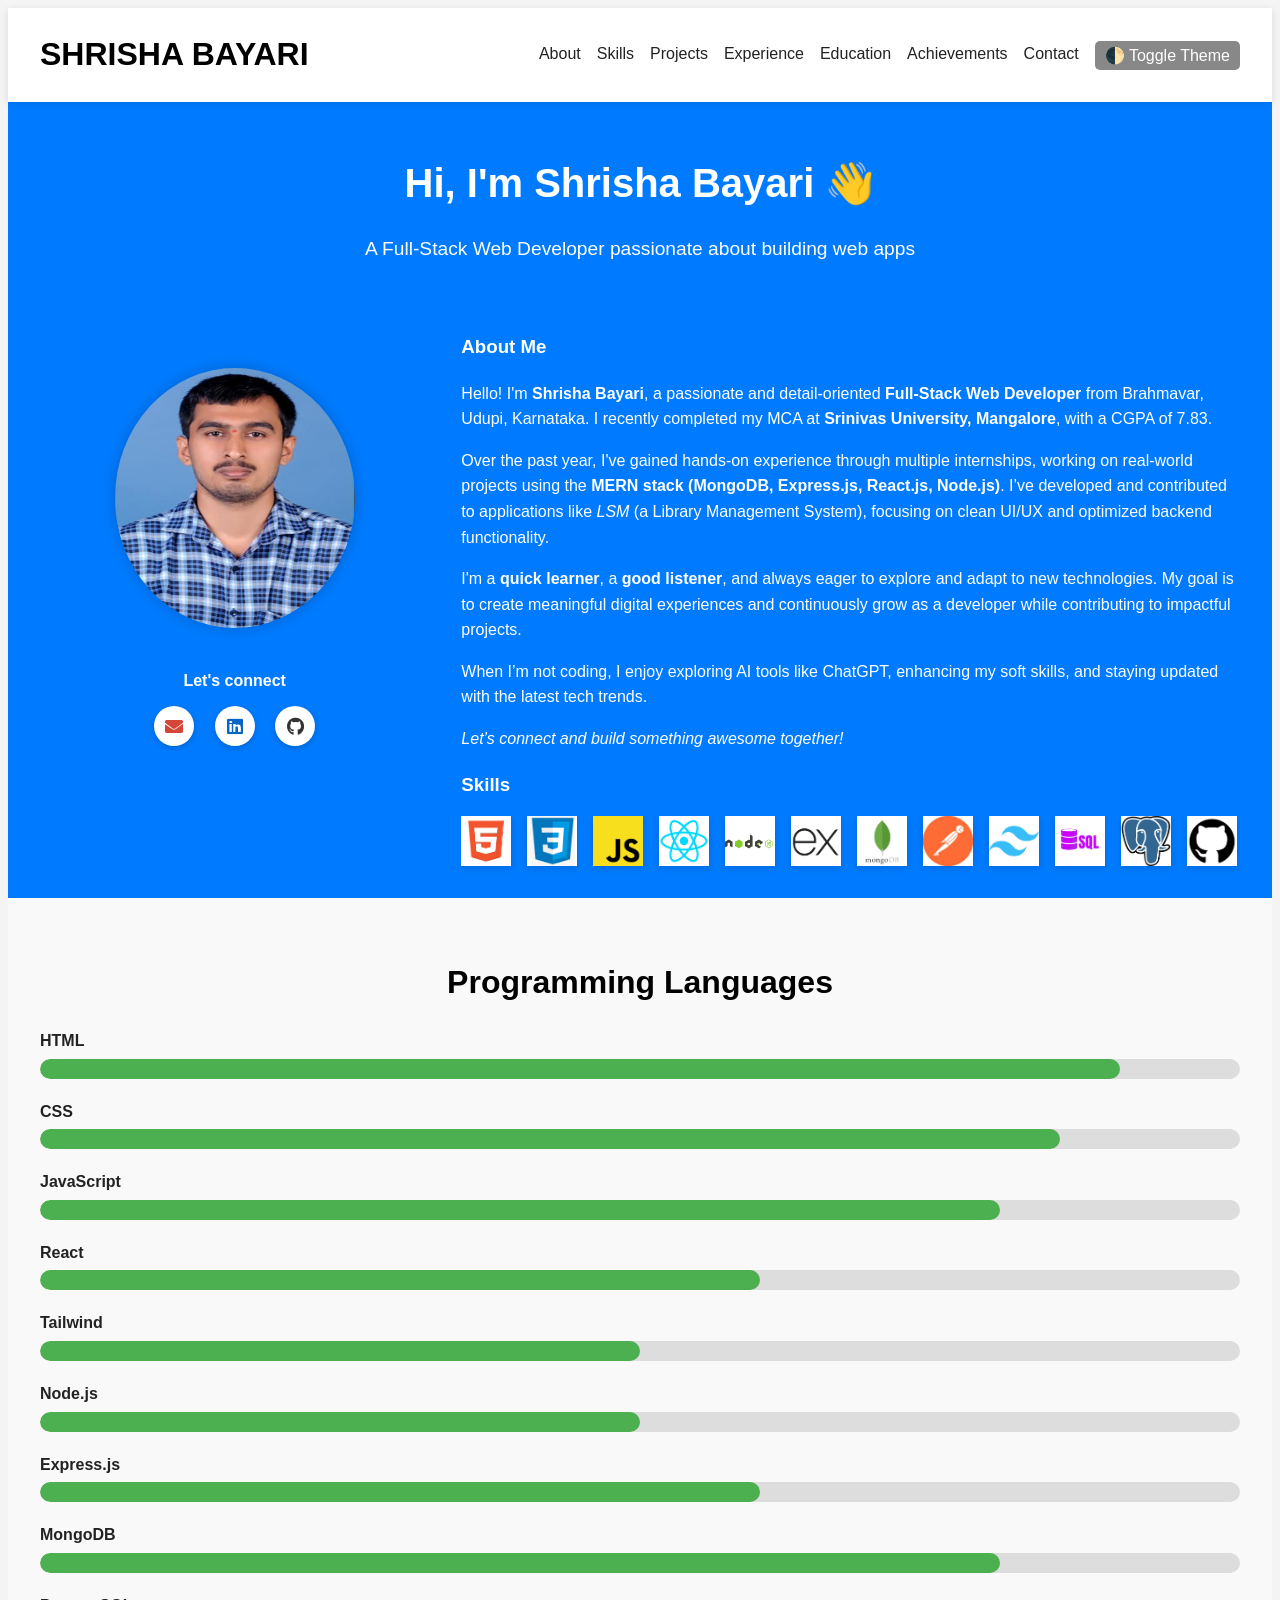
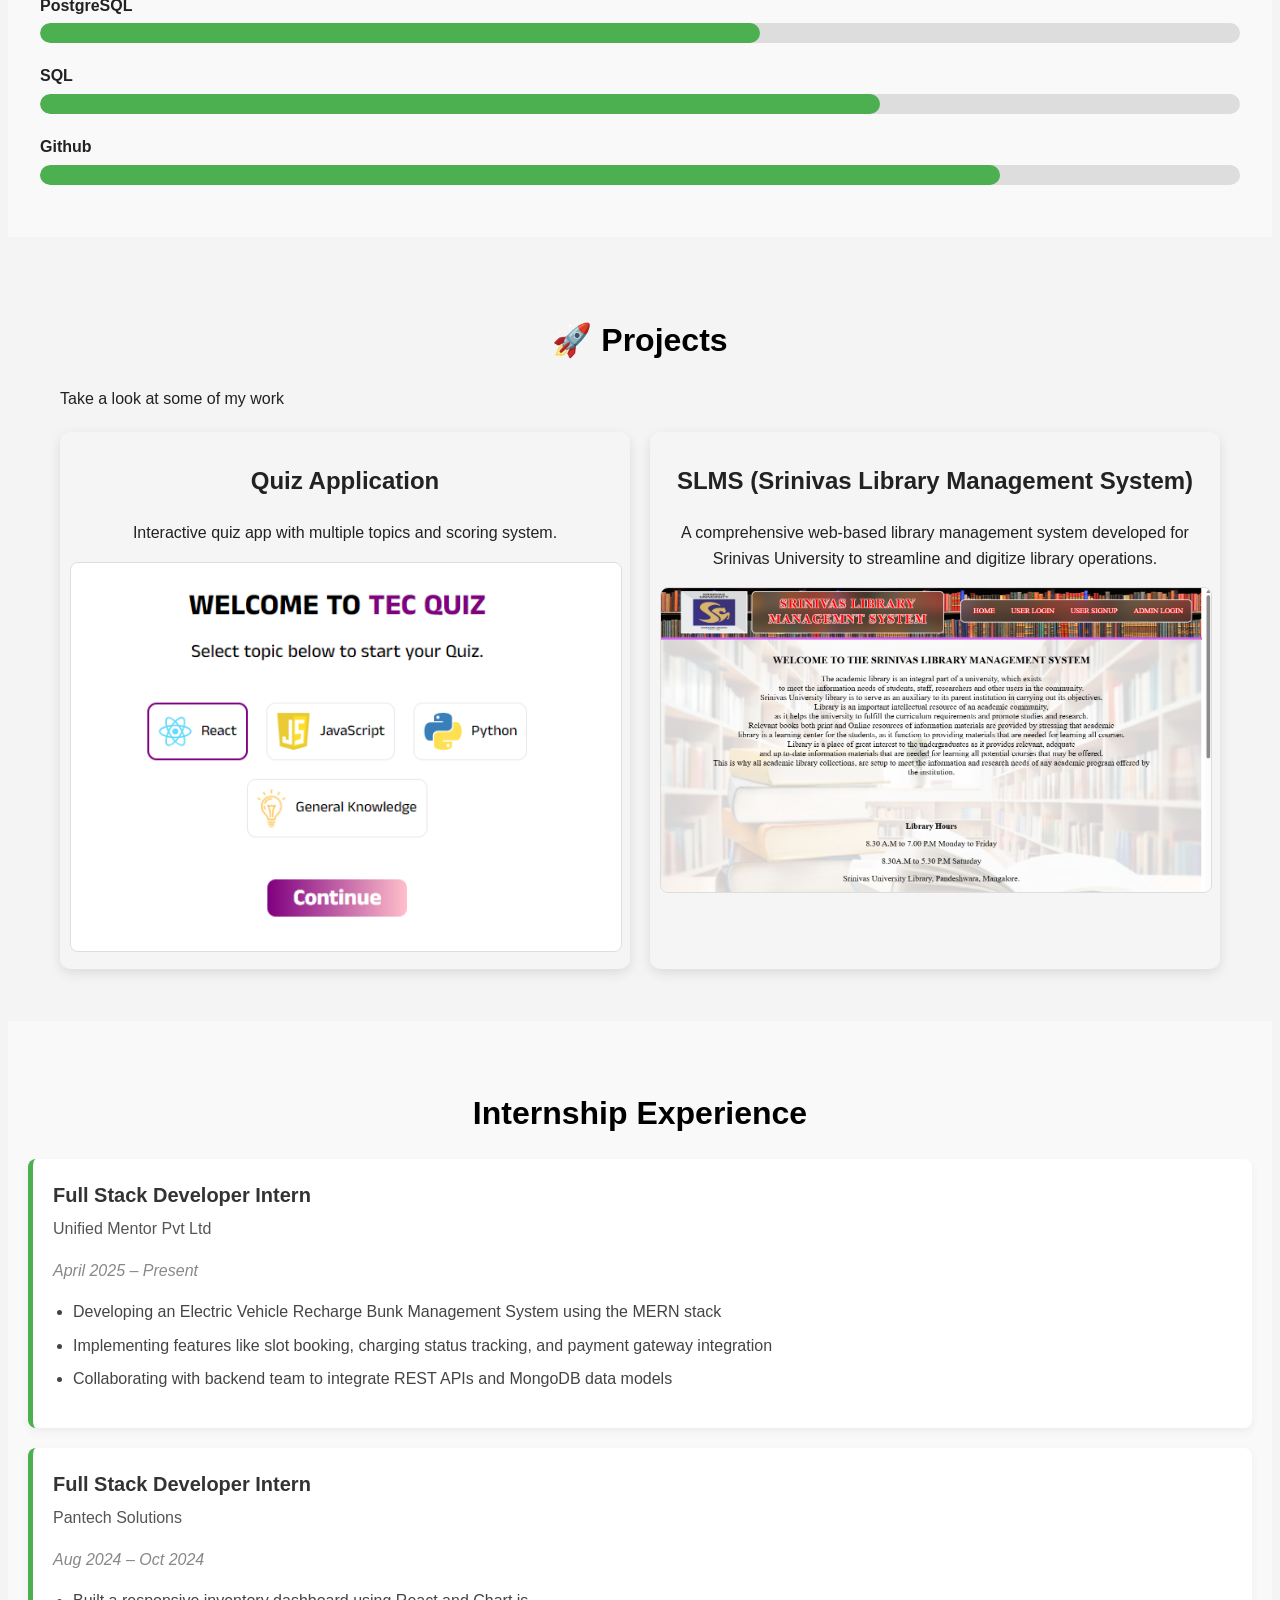
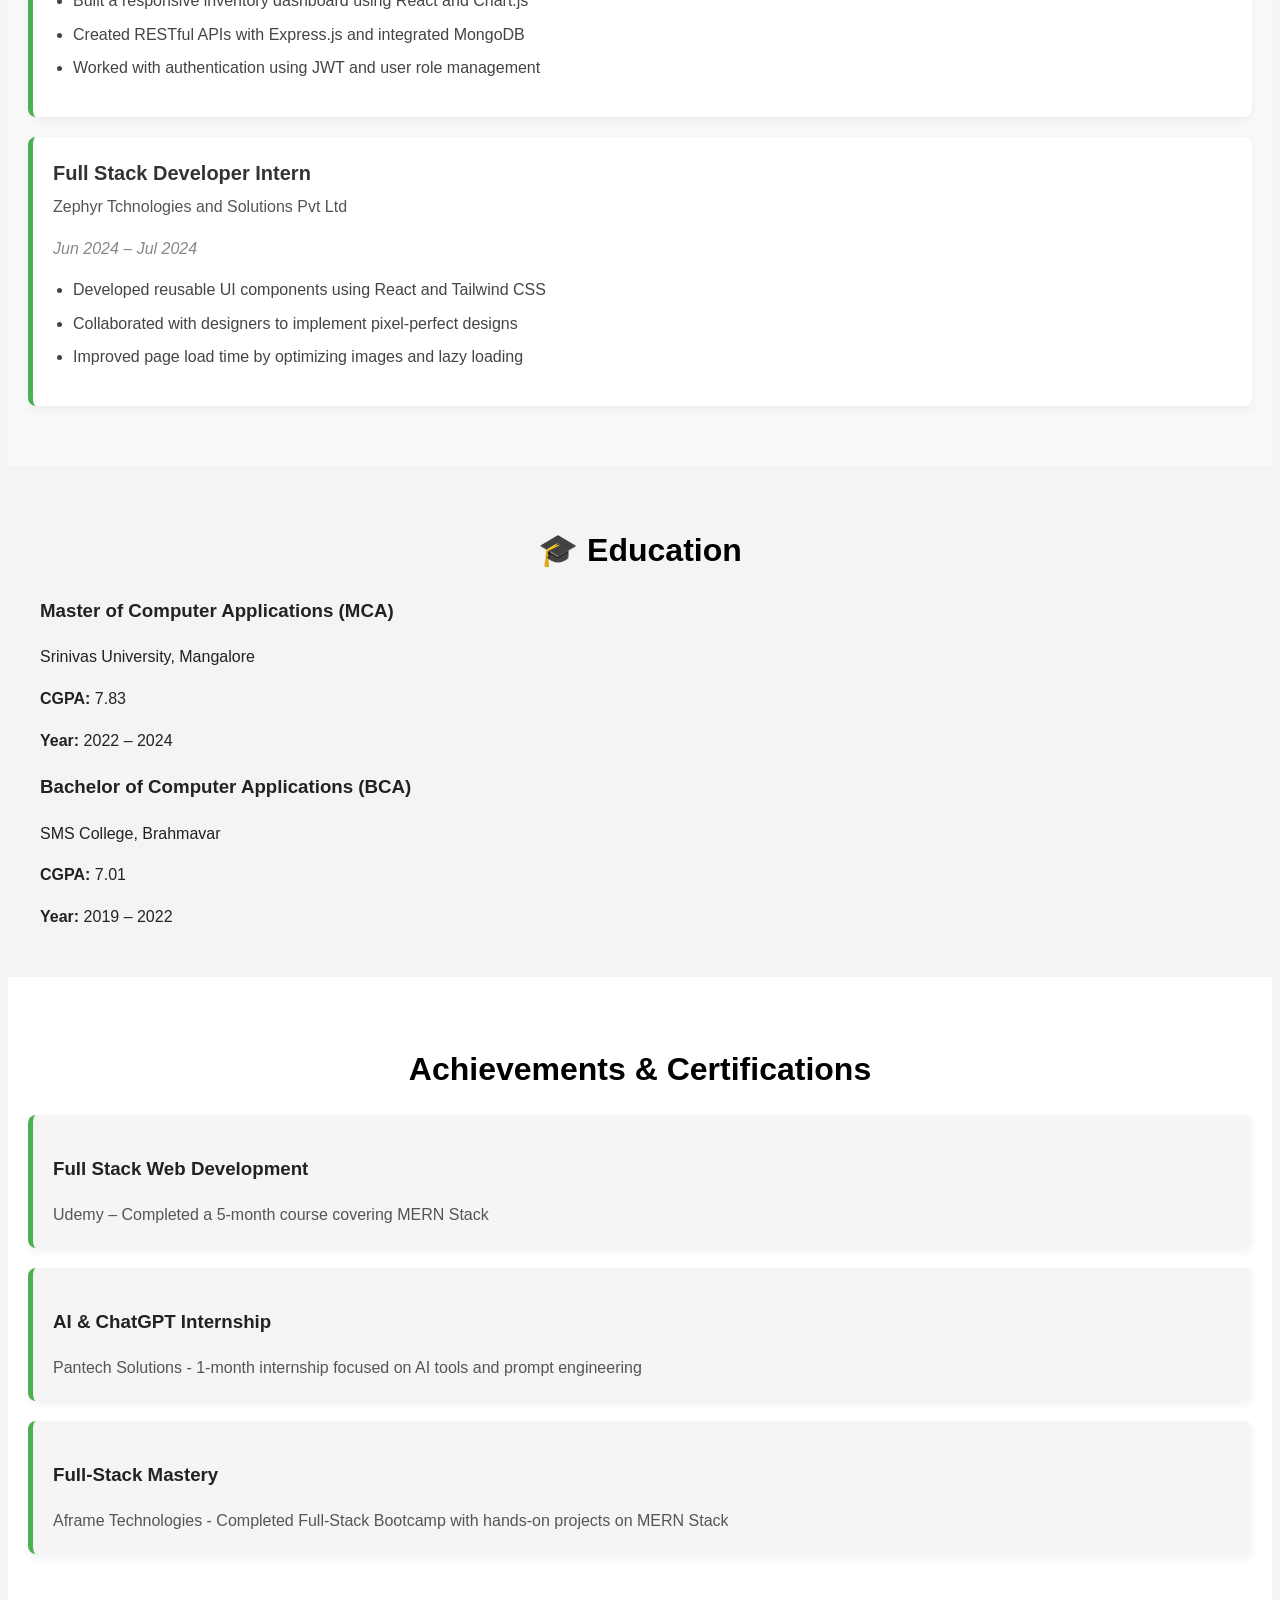
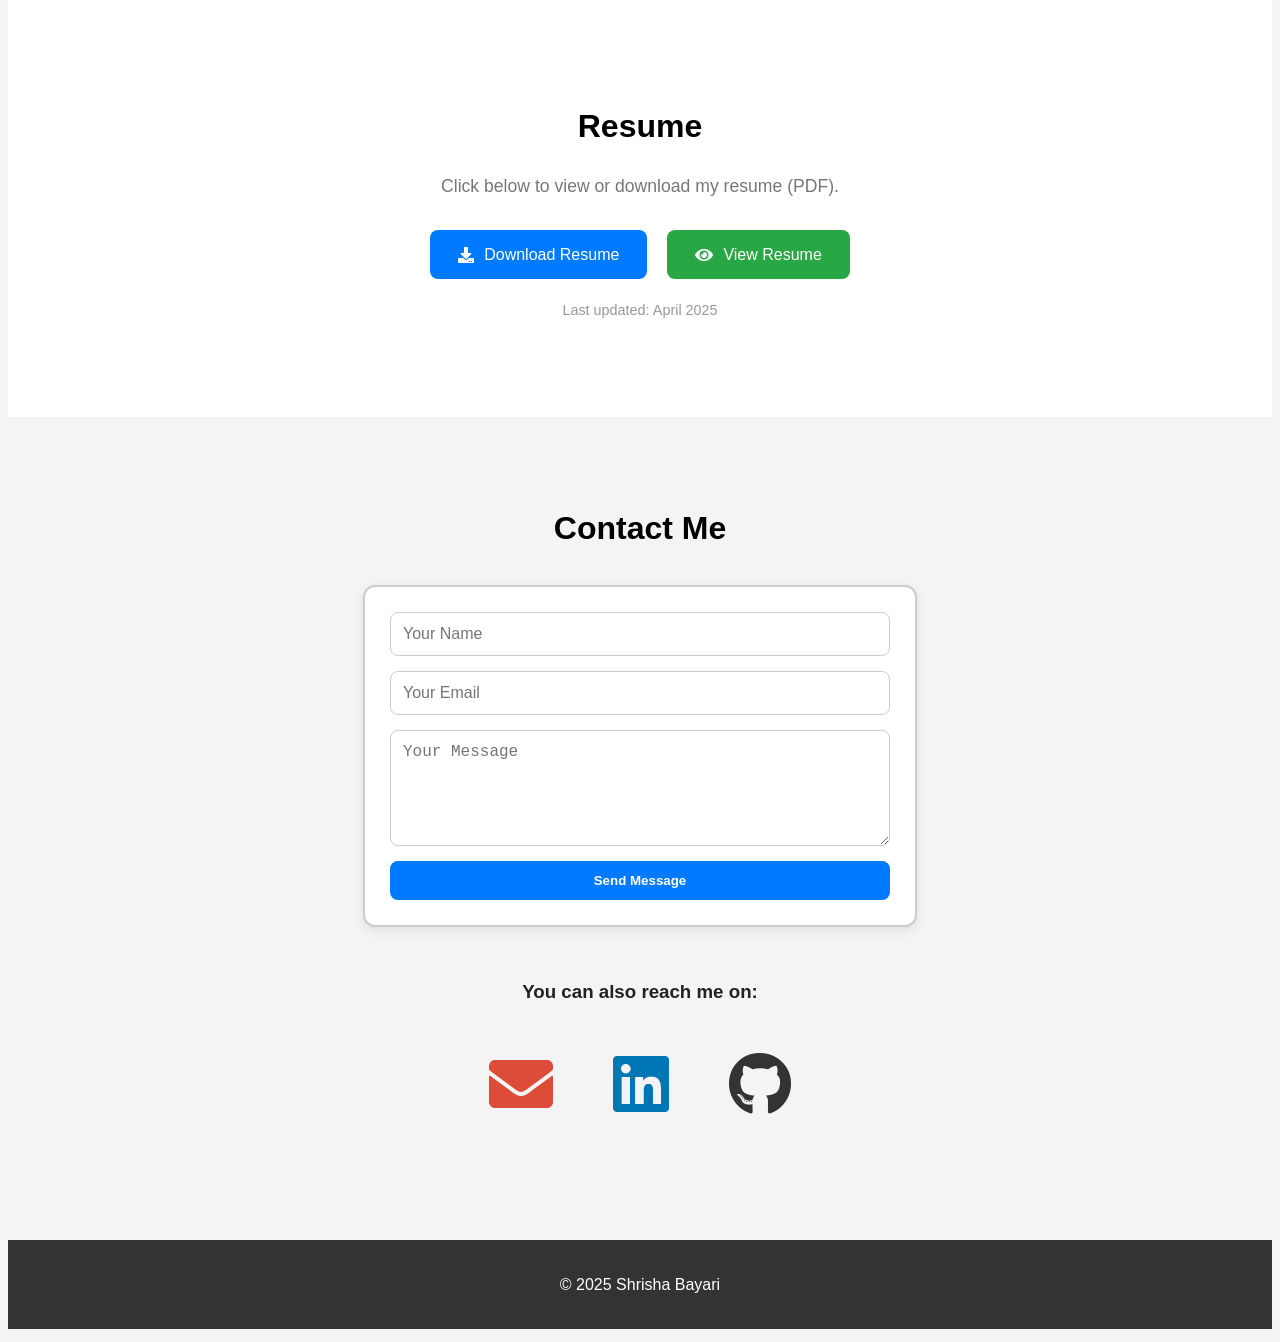
==== index.html @ 2fab3114 "update portfolio" ====
<!DOCTYPE html>
<html lang="en">

  <head>
    <meta charset="UTF-8">
    <meta name="viewport" content="width=device-width, initial-scale=1.0">
    <meta name="description" content="Shrisha Bayari - Full Stack Developer Portfolio">
    <meta name="theme-color" content="#ffffff">
    <meta property="og:title" content="Shrisha Bayari | Portfolio">
    <meta property="og:description" content="A Full-Stack Developer passionate about building web apps.">
    <meta property="og:image" content="../shrisha-portfolio/assets/ShrishaBayari.jpg">
    <meta property="og:url" content="https://www.shrishabayari.com">
    <title>Shrisha Bayari | Portfolio</title>
    <link rel="icon" href="../shrisha-portfolio/assets/icon.ico" type="image/x-icon">
    <link rel="stylesheet" href="https://cdnjs.cloudflare.com/ajax/libs/font-awesome/5.15.1/css/all.min.css">
    <link rel="stylesheet" href="style.css">
  </head>

  <body>
    <div class="container">
      <header>
        <div class="nav-container">
          <div class="nav-left">
            <h1>SHRISHA BAYARI</h1>
          </div>
          <div class="nav-right">
            <nav class="navbar">
              <div class="hamburger" id="hamburger">
                <span></span>
                <span></span>
                <span></span>
              </div>
              <ul class="nav-links" id="navLinks">
                <button class="close-btn" id="closeNav">X</button>
                <li><a href="#hero">About</a></li>
                <li><a href="#skills">Skills</a></li>
                <li><a href="#projects">Projects</a></li>
                <li><a href="#experience">Experience</a></li>
                <li><a href="#education">Education</a></li>
                <li><a href="#achievements">Achievements</a></li>
                <li><a href="#contact">Contact</a></li>
                <div class="theme-toggle-container">
                  <button id="themeToggle" aria-label="Toggle theme">🌓 Toggle Theme</button>
                </div>
              </ul>
            </nav>
          </div>
        </div>
      </header>
      <button id="backToTop" title="Go to top">↑</button>

      <section id="hero">
        <div class="hero-grid">
          <div class="hero-center">
            <h2>Hi, I'm Shrisha Bayari 👋</h2>
            <p>A Full-Stack Web Developer passionate about building web apps</p>
          </div>

          <div class="hero-bottom">

            <div class="hero-left">
              <img class="img" src="assets/ShrishaBayari.jpg" alt="Shrisha Bayari">
              <div class="contact-icons">
                <p>Let's connect</p>
                <a href="mailto:bayarishrisha@gmail.com" class="icon-link email-icon"><i class="fas fa-envelope"></i></a>
                <a href="https://www.linkedin.com/in/shrisha-bayari/" class="icon-link linkedin-icon"><i class="fab fa-linkedin"></i></a>
                <a href="https://github.com/shrishabayari" class="icon-link github-icon"><i class="fab fa-github"></i></a>
              </div>
            </div>

            <div class="hero-right">
              <h3>About Me</h3>
              <p>Hello! I'm <strong>Shrisha Bayari</strong>, a passionate and detail-oriented <strong>Full-Stack Web Developer</strong>
                from Brahmavar, Udupi, Karnataka. I recently completed my MCA at <strong>Srinivas University, Mangalore</strong>,
                with a CGPA of 7.83.</p>
              <p>Over the past year, I've gained hands-on experience through multiple internships, working on real-world projects
                using the <strong>MERN stack (MongoDB, Express.js, React.js, Node.js)</strong>. I’ve developed and contributed to
                applications like <em>LSM</em> (a Library Management System), focusing on clean UI/UX and optimized backend
                functionality.</p>
              <p>I'm a <strong>quick learner</strong>, a <strong>good listener</strong>, and always eager to explore and adapt to
                new technologies. My goal is to create meaningful digital experiences and continuously grow as a developer
                while contributing to impactful projects.</p>
              <p>When I’m not coding, I enjoy exploring AI tools like ChatGPT, enhancing my soft skills, and staying updated
                with the latest tech trends.</p>
              <p><em>Let’s connect and build something awesome together!</em></p>

              <div class="skills-container">
                <h3>Skills</h3>
                <div class="horizontal-scroll">
                  <div class="icon-container">
                    <img src="assets/html.jpeg" alt="HTML">
                    <img src="assets/css.png" alt="CSS">
                    <img src="assets/js.png" alt="JavaScript">
                    <img src="assets/react.png" alt="React.js">
                    <img src="assets/node.png" alt="Node.js">
                    <img src="assets/express.png" alt="Express.js">
                    <img src="assets/mongo.png" alt="MongoDB">
                    <img src="assets/postman.jpeg" alt="Postman">
                    <img src="assets/tailwind.png" alt="Tailwind CSS">
                    <img src="assets/sql.png" alt="SQL">
                    <img src="assets/postgre.png" alt="PostgreSQL">
                    <img src="assets/git.png" alt="Git">
                  </div>
                </div>
              </div>
            </div>

          </div>
        </div>
      </section>

      <section id="skills" class="skills fade-in" data-delay="300">
        <h2  class="section-heading">Programming Languages</h2>
        <div class="skill">
          <p>HTML</p>
          <div class="progress-bar" data-progress="90"></div>
        </div>
        <div class="skill">
          <p>CSS</p>
          <div class="progress-bar" data-progress="85"></div>
        </div>
        <div class="skill">
          <p>JavaScript</p>
          <div class="progress-bar" data-progress="80"></div>
        </div>
        <div class="skill">
          <p>React</p>
          <div class="progress-bar" data-progress="60"></div>
        </div>
        <div class="skill">
          <p>Tailwind</p>
          <div class="progress-bar" data-progress="50"></div>
        </div>
        <div class="skill">
          <p>Node.js</p>
          <div class="progress-bar" data-progress="50"></div>
        </div>
        <div class="skill">
          <p>Express.js</p>
          <div class="progress-bar" data-progress="60"></div>
        </div>
        <div class="skill">
          <p>MongoDB</p>
          <div class="progress-bar" data-progress="80"></div>
        </div>
        <div class="skill">
          <p>PostgreSQL</p>
          <div class="progress-bar" data-progress="60"></div>
        </div>
        <div class="skill">
          <p>SQL</p>
          <div class="progress-bar" data-progress="70"></div>
        </div>
        <div class="skill">
          <p>Github</p>
          <div class="progress-bar" data-progress="80"></div>
        </div>
      </section>

      <section id="projects" class="projects fade-in fade-in-right" data-delay="200">
        <div class="projects-container">
          <h2 class="section-heading">🚀 Projects</h2>
          <p>Take a look at some of my work</p>
      
          <div class="project-grid">
            <div class="project-thumbnail">
              <div class="thumbnail-content">
                <h2>Quiz Application</h2>
                <p>Interactive quiz app with multiple topics and scoring system.</p>
                <img src="assets/p11.png" alt="Quiz Application screenshot" class="clickable-image" data-modal-target="#projectModal1" />
              </div>
            </div>
            <div class="project-thumbnail">
              <div class="thumbnail-content">
                <h2>SLMS (Srinivas Library Management System)</h2>
                <p>A comprehensive web-based library management system developed for Srinivas University to streamline and digitize library operations.</p>
                <img src="assets/p21.png" alt="SLMS screenshot" class="clickable-image" data-modal-target="#projectModal2" />
              </div>
            </div>            
          </div>
        </div>
      </section>      

      <div id="projectModal1" class="Modal">
        <div class="modal-content">
          <span class="close">&times;</span>
          <h2>Quiz Application</h2>
          <hr>
          <div class="modal-body">
            <p><strong>Short Project Overview:</strong> This quiz application allows users to pick a topic and answer multiple-choice questions.</p>
            <div class="modal-row">
              <div class="column description">
                <h3>Project Details</h3>
                <ul>
                  <li>Users can select quiz topics</li>
                  <li>Dynamic question and answer rendering</li>
                  <li>Score tracking and result display</li>
                </ul>
              </div>
              <div class="column image-carousel">
                <div class="carousel-container">
                  <div class="carousel-slide">
                    <img src="assets/p11.png" alt="Quiz App" class="slide active" />
                    <img src="assets/p12.png" alt="Quiz App 1" class="slide" />
                    <img src="assets/p13.png" alt="Quiz App 2" class="slide" />
                    <img src="assets/p14.png" alt="Quiz App 3" class="slide" />
                    <img src="assets/p15.png" alt="Quiz App 4" class="slide" />
                    <img src="assets/p16.png" alt="Quiz App 5" class="slide" />
                  </div>
                  <a class="prev" aria-label="Previous slide">&#10094;</a>
                  <a class="next" aria-label="Next slide">&#10095;</a>
                  </div>
                </div>
              </div>              
            </div>
          </div>
        </div>
      </div>

      <div id="projectModal2" class="Modal">
        <div class="modal-content">
          <span class="close">&times;</span>
          <h2>SLMS (Srinivas Library Management System)</h2>
          <hr>
          <div class="modal-body">
            <p><strong>Short Project Overview:</strong> SLMS is a modern web-based library management system developed for Srinivas University to digitize and simplify the operations of a school library. It allows administrators to efficiently manage books, authors, students, and book transactions, while students can search, view, and track their borrowed books through a secure portal.</p>
      
            <div class="modal-row">
              <div class="column description">
                <h3>Project Details</h3>
                <ul>
                  <li><strong>Platform:</strong> Web-Based Application (MERN Stack)</li>
                  <li><strong>Frontend:</strong> React.js, HTML5, CSS3, JavaScript, Material UI</li>
                  <li><strong>Backend:</strong> Node.js, Express.js</li>
                  <li><strong>Database:</strong> MongoDB (via Mongoose)</li>
                  <li><strong>APIs:</strong> RESTful APIs with secure authentication</li>
                  <li><strong>Libraries/Tools:</strong> Axios, Font Awesome, Cloudinary</li>
                </ul>
                <h4>Key Functionalities</h4>
                <ul>
                  <li>Secure login/logout for admins and students</li>
                  <li>Admin Dashboard with total stats and quick actions</li>
                  <li>Category & Author Management (CRUD)</li>
                  <li>Book Management with image upload and details</li>
                  <li>Issue & Return book module with due date tracking</li>
                  <li>Student profile management and viewing borrowed books</li>
                  <li>Real-time search for available books</li>
                  <li>Role-based access control and password update options</li>
                  <li>Responsive design compatible with all major browsers</li>
                </ul>
              </div>
      
              <div class="column carousel">
                <!-- Add your image carousel here -->
                <div class="carousel-container">
                  <img src="assets/p21.png" alt="SLMS App" class="slide active" />
                    <img src="assets/p22.png" alt="SLMS App 1" class="slide" />
                    <img src="assets/p23.png" alt="SLMS App 2" class="slide" />
                    <img src="assets/p24.png" alt="SLMS App 3" class="slide" />
                    <img src="assets/p25.png" alt="SLMS App 4" class="slide" />
                    <img src="assets/p26.png" alt="SLMS App 5" class="slide" />
                    <img src="assets/p27.png" alt="SLMS App 5" class="slide" />
                  </div>
                  <a class="prev" aria-label="Previous slide">&#10094;</a>
                  <a class="next" aria-label="Next slide">&#10095;</a>
                </div>
              </div>
            </div>
          </div>
        </div>
      </div>
      
      
      <section id="experience" class="experience fade-in">
        <h2 class="section-heading">Internship Experience</h2>
        <div class="experience-item">
          <h3 class="experience-h3">Full Stack Developer Intern</h3>
          <h4 class="experience-h4">Unified Mentor Pvt Ltd</h4>
          <p class="duration">April 2025 – Present</p>
          <ul>
            <li class="experience-li">Developing an Electric Vehicle Recharge Bunk Management System using the MERN stack</li>
            <li class="experience-li">Implementing features like slot booking, charging status tracking, and payment gateway
              integration</li>
            <li class="experience-li">Collaborating with backend team to integrate REST APIs and MongoDB data models</li>
          </ul>
        </div>
        <div class="experience-item">
          <h3 class="experience-h3">Full Stack Developer Intern</h3>
          <h4 class="experience-h4">Pantech Solutions</h4>
          <p class="duration">Aug 2024 – Oct 2024</p>
          <ul>
            <li class="experience-li">Built a responsive inventory dashboard using React and Chart.js</li>
            <li class="experience-li">Created RESTful APIs with Express.js and integrated MongoDB</li>
            <li class="experience-li">Worked with authentication using JWT and user role management</li>
          </ul>
        </div>
        <div class="experience-item">
          <h3 class="experience-h3">Full Stack Developer Intern</h3>
          <h4 class="experience-h4">Zephyr Tchnologies and Solutions Pvt Ltd</h4>
          <p class="duration">Jun 2024 – Jul 2024</p>
          <ul>
            <li class="experience-li">Developed reusable UI components using React and Tailwind CSS</li>
            <li class="experience-li">Collaborated with designers to implement pixel-perfect designs</li>
            <li class="experience-li">Improved page load time by optimizing images and lazy loading</li>
          </ul>
        </div>
      </section>

      <section id="education" class="education fade-in">
        <h2 class="section-heading">🎓 Education</h2>
        <div class="eduItem">
          <h3 class="eduHeading">Master of Computer Applications (MCA)</h3>
          <p>Srinivas University, Mangalore</p>
          <p><strong>CGPA:</strong> 7.83</p>
          <p><strong>Year:</strong> 2022 – 2024</p>
        </div>
        <div class="eduItem">
          <h3 class="eduHeading">Bachelor of Computer Applications (BCA)</h3>
          <p>SMS College, Brahmavar</p>
          <p><strong>CGPA:</strong> 7.01</p>
          <p><strong>Year:</strong> 2019 – 2022</p>
        </div>
      </section>

      <section id="achievements" class="achievements fade-in">
        <h2 class="section-heading">Achievements & Certifications</h2>
        <div class="achievement-list">
          <div class="achievement-item">
            <h3 class="achievements-h4">Full Stack Web Development</h3>
            <p class="achievements-p">Udemy – Completed a 5-month course covering MERN Stack</p>
          </div>
          <div class="achievement-item">
            <h3 class="achievements-h4">AI & ChatGPT Internship</h3>
            <p class="achievements-p">Pantech Solutions - 1-month internship focused on AI tools and prompt engineering</p>
          </div>
          <div class="achievement-item">
            <h3 class="achievements-h4">Full-Stack Mastery</h3>
            <p class="achievements-p">Aframe Technologies - Completed Full-Stack Bootcamp with hands-on projects on MERN Stack
            </p>
          </div>
        </div>
      </section>

      <!-- Resume Section -->
      <section id="resume" class="resume-section">
        <div class="container">
          <h2 class="section-heading">Resume</h2>
          <p class="section-subtitle">Click below to view or download my resume (PDF).</p>
          <div class="resume-actions">
            <a href="assets/ShrishaBayariCV.pdf" download class="btn download-btn">
              <i class="fas fa-download"></i> Download Resume
            </a>
            <a href="assets/ShrishaBayariCV.pdf" target="_blank" class="btn view-btn">
              <i class="fas fa-eye"></i> View Resume
            </a>
          </div>
          <p class="last-updated">Last updated: <span>April 2025</span></p>
        </div>
      </section>

      <section id="contact" class="contact fade-in">
        <h2 class="section-heading">Contact Me</h2>
        <form action="https://formspree.io/f/xblgewvr" method="POST" class="contact-form">
          <input type="text" name="name" placeholder="Your Name" required>
          <input type="email" name="_replyto" placeholder="Your Email" required>
          <textarea name="message" rows="5" placeholder="Your Message" required></textarea>
          <input type="hidden" name="_subject" value="New Contact Form Submission">
          <input type="hidden" name="_next" value="https://yourdomain.com/success.html">
          <button type="submit">Send Message</button>
        </form>
        <h3 class="alt-contact-heading">You can also reach me on:</h3>
        <div class="social-icons">
          <a href="mailto:bayarishrisha@gmail.com" class="icon-links email-icons">
            <i class="fas fa-envelope"></i>
          </a>
          <a href="https://www.linkedin.com/in/shrisha-bayari/" class="icon-links linkedin-icons">
            <i class="fab fa-linkedin"></i>
          </a>
          <a href="https://github.com/shrishabayari" class="icon-links github-icons">
            <i class="fab fa-github"></i>
          </a>
        </div>
      </section>
      
      <footer>
        <p>© 2025 Shrisha Bayari</p>
      </footer>
    </div>
    <script src="script.js"></script>
  </body>
</html>
---- style.css ----
.container {
  width: 100%;
}

html {
  scroll-behavior: smooth;
}

.fade-in {
  opacity: 0;
  transform: translateY(20px);
  transition: opacity 0.8s ease-out, transform 0.8s ease-out;
}

.fade-in-left {
  transform: translateX(-30px);
}

.fade-in-right {
  transform: translateX(30px);
}

.fade-in.show {
  opacity: 1;
  transform: translateY(0) translateX(0);
}

[data-delay="100"] {
  transition-delay: 0.1s;
}

[data-delay="200"] {
  transition-delay: 0.2s;
}

[data-delay="300"] {
  transition-delay: 0.3s;
}

[data-delay="400"] {
  transition-delay: 0.4s;
}

.btn, button {
  transition: background-color 0.3s, transform 0.3s;
}

.btn:hover, button:hover {
  transform: scale(1.05);
}

img {
  transition: transform 0.4s ease;
}

img:hover {
  transform: scale(1.03);
}

body {
  font-family: 'Segoe UI', sans-serif;
  line-height: 1.6;
  background-color: #f4f4f4;
  color: #333;
  transition: background-color 0.5s ease, color 0.5s ease;
}

header {
  background: #fff;
  padding: 0rem 2rem;
  position: sticky;
  top: 0;
  z-index: 1000;
  box-shadow: 0 2px 8px rgba(0, 0, 0, 0.1);
}

/* Dark mode */
body.dark header {
  background-color: #000;
  color: #fff;
}

body.dark nav ul li a,
body.dark #themeToggle {
  color: #fff;
}

body.dark .nav-links {
  color: #fff;
  background-color: #000;
}

body.dark .hamburger span {
  background-color: #fff;
}
body.dark .email-icons i,
body.dark .linkedin-icons i,
body.dark .github-icons i {
  color: #fff;
}

.nav-container {
  display: flex;
  justify-content: space-between;
  align-items: center;
  flex-wrap: wrap;
}

.nav-right {
  display: flex;
  align-items: center;
  gap: 1.5rem;
}

nav ul {
  display: flex;
  list-style: none;
  gap: 1rem;
  margin: 0;
  padding: 0;
}

nav ul li a {
  text-decoration: none;
  color: #333;
  font-weight: 500;
}

/* Hamburger */
.hamburger {
  display: none;
  flex-direction: column;
  cursor: pointer;
  gap: 5px;
}

.hamburger span {
  width: 25px;
  height: 3px;
  background-color: #333;
  transition: all 0.3s ease;
}

#themeToggle {
  background: none;
  border: none;
  font-size: 1rem;
  cursor: pointer;
}

section {
  padding: 2rem;
}

#backToTop {
  position: fixed;
  bottom: 20px;
  right: 20px;
  background-color: #007bff;
  color: white;
  border: none;
  padding: 10px 14px;
  border-radius: 5px;
  cursor: pointer;
  font-size: 20px;
  display: none; /* Hidden by default */
  z-index: 999;
}

#backToTop:hover {
  background-color: #0056b3;
}
.section-heading {
  font-size: 2rem;
  font-weight: bold;
  text-align: center;
  color: #000;
  margin-bottom: 20px;
  position: relative;
}

#hero {
  padding: 1rem 1rem;
  background-color: #007BFF;
  color: white;
}

.hero-grid {
  max-width: 1200px;
  margin: 0 auto;
  display: flex;
  flex-direction: column;
  gap: 2rem;
}

.hero-center {
  text-align: center;
}

.hero-center h2 {
  font-size: 2.5rem;
  margin-bottom: 0.5rem;
}

.hero-center p {
  font-size: 1.2rem;
  margin-bottom: 1rem;
}

.hero-bottom {
  display: grid;
  grid-template-columns: 1fr 2fr;
  gap: 2rem;
  align-items: start;
}

.hero-left {
  text-align: center;
  margin-top: 55px;
}

.hero-left .img {
  width: 240px;
  height: 260px;
  border-radius: 50%;
  object-fit: fill;
  box-shadow: 0 0 15px rgba(0, 0, 0, 0.2);
  margin-bottom: 1rem;
}

.hero-left .contact-info {
  font-size: 0.95rem;
  line-height: 1.5;
}

.hero-right {
  margin-top: 0px;
  padding-top: 0px;
}

.hero-right h2 {
  margin-top: 0px;
}

.skills-container h3 {
  margin-bottom: 1rem;
}

.horizontal-scroll {
  overflow-x: auto;
  padding-bottom: 1rem;
}

.icon-container {
  display: flex;
  gap: 1rem;
  align-items: center;
}

.icon-container img {
  width: 50px;
  height: 50px;
  object-fit: contain;
  background: #fff;
  box-shadow: 0 2px 8px rgba(0, 0, 0, 0.15);
  transition: transform 0.2s ease;
}

.icon-container img:hover {
  transform: scale(1.1);
}

.contact-icons {
  margin-top: 1rem;
  text-align: center;
}

.contact-icons p {
  font-weight: bold;
  margin-bottom: 0.8rem;
  color: #fff;
}

.icon-link {
  display: inline-flex;
  align-items: center;
  justify-content: center;
  width: 40px;
  height: 40px;
  margin: 0 8px;
  border-radius: 50%;
  background-color: #ffffff;
  color: #333;
  font-size: 18px;
  text-decoration: none;
  box-shadow: 0 2px 6px rgba(0, 0, 0, 0.2);
  transition: transform 0.2s ease, background-color 0.3s, color 0.3s;
}

.icon-link:hover {
  transform: scale(1.1);
  background-color: #f4f4f4;
}

.email-icon i {
  color: #d44638;
}

.linkedin-icon i {
  color: #0A66C2;
}

.github-icon i {
  color: #333;
}

body.light {
  background-color: #f4f4f4;
  color: #222;
}

body.light header {
  background-color: #fff;
  color: black;
}

body.light nav a {
  color: #222;
}

body.dark #closeNav {
  color: white;
  border: 1px solid #666;
}

body.dark {
  background-color: #121212;
  color: #f4f4f4;
}

body.dark .section-heading,
body.dark .section-subtitle, 
body.dark .last-updated {
color: #fff;
}

body.dark header{
  background-color: #000;
  color: #fff;
}

body.dark nav ul li a,
body.dark #themeToggle {
  color: #fff;
}

body.dark section {
  background-color: #121212;
}

body.dark .experience-item {
  background-color: #121212;
  color: #fff;
  border: 1px solid #fff;
}

body.dark #skills,
body.dark #experience,
body.dark .experience-h3,
body.dark .experience-h4,
body.dark .experience-li,
body.dark .duration {
  background-color: #121212;
  color: #fff;
}

body.dark .achievement-item {
  background-color: #121212;
  color: #fff;
  border: 1px solid #fff;
}

body.dark #achievements,
body.dark .achievements-head,
body.dark .achievements-h4,
body.dark .achievements-p {
  background-color: #121212;
  color: #fff;
}

body.dark .project-grid h3,
body.dark .project-grid p
{
  color: #fff;
}

body.dark .modal-content {
  background-color: #1e1e1e;
  border: 1px solid #fff;
}

body.dark .project-thumbnail {
border: 1px solid #fff;
}

body.dark .carousel-container {
  background-color: #1e1e1e;
}

body.dark .carousel-slide {
  background-color: #1e1e1e;
}

body.dark footer {
  background-color: #000;
  color: #fff;
}

#themeToggle {
  padding: 5px 10px;
  border: none;
  background-color: #888;
  color: #fff;
  border-radius: 5px;
  cursor: pointer;
}

#skills{
  background-color: #f9f9f9;
}
.projects-container {
  padding: 20px;
}

.project-grid {
  display: grid;
  grid-template-columns: repeat(auto-fit, minmax(300px, 1fr)); /* 2 columns on large screens, 1 on small */
  gap: 20px;
  margin-top: 20px;
}

.project-thumbnail {
  background-color: #f5f5f5;
  border-radius: 10px;
  box-shadow: 0 4px 12px rgba(0, 0, 0, 0.1);
  transition: transform 0.3s ease;
}

.project-thumbnail:hover {
  transform: translateY(-5px);
}

.clickable-image {
  cursor: pointer;
}

.thumbnail-content {
  padding: 10px;
  text-align: center;
}

.thumbnail-content img {
  width: 100%;
  height: auto;
  border: 1px solid #ddd;
  border-radius: 8px;
}

.Modal {
  display: none;
  position: fixed;
  z-index: 9999;
  left: 0;
  top: 0;
  width: 100%;
  height: 100%;
  overflow: auto;
  background-color: rgba(0, 0, 0, 0.7);
}

.modal-content {
  background-color: #fff;
  margin: 10% auto;
  padding: 20px;
  border-radius: 8px;
  width: 80%;
  max-width: 800px;
  position: relative;
}
.modal-row {
  display: flex;
  flex-wrap: wrap;
  gap: 20px;
  margin-top: 20px;
}

.column.description {
  flex: 1;
  min-width: 300px;
}

.column.image-carousel {
  flex: 1;
  min-width: 300px;
}

.carousel-container {
  position: relative;
  width: 100%;
  max-width: 500px;
  height: 300px;
  overflow: hidden;
  margin: 0 auto;
  border: 2px solid #ddd;
  background-color: #f0f0f0;
}

.carousel-slide {
  width: 100%;
  height: 100%;
  display: flex;
  justify-content: center;
  align-items: center;
}

.slide {
  width: 100%;
  height: 100%;
  object-fit: cover;
  display: none;
}

.slide.active {
  display: block;
}

.prev, .next {
  position: absolute;
  top: 50%;
  transform: translateY(-50%);
  background-color: rgba(0, 0, 0, 0.5);
  color: #fff;
  font-size: 2rem;
  padding: 10px;
  border: none;
  cursor: pointer;
  z-index: 10;
  border-radius: 50%;
}

.prev {
  left: 10px;
}

.next {
  right: 10px;
}

.prev:hover, .next:hover {
  background-color: rgba(0, 0, 0, 0.8);
}

.modal-body .description ul {
  list-style-type: disc;
  margin-left: 5px;
}

.close {
  position: absolute;
  right: 20px;
  top: 10px;
  font-size: 28px;
  font-weight: bold;
  cursor: pointer;
}

.skill {
  margin-bottom: 20px;
}

.skill p {
  margin: 0 0 5px;
  font-weight: bold;
}

.progress-bar {
  background-color: #ddd;
  border-radius: 20px;
  height: 20px;
  overflow: hidden;
  position: relative;
}

.progress-bar-fill {
  height: 100%;
  width: 0;
  background-color: #4caf50;
  border-radius: 20px;
  transition: width 1s ease-in-out;
}

#experience {
  padding: 40px 20px;
  background-color: #f9f9f9;
}

.experience-item {
  background-color: #ffffff;
  border-left: 5px solid #4caf50;
  padding: 20px;
  margin-bottom: 20px;
  box-shadow: 0 4px 10px rgba(0, 0, 0, 0.05);
  border-radius: 8px;
}

.experience-item h3 {
  margin: 0;
  font-size: 1.25rem;
  color: #333;
}

.experience-item h4 {
  margin: 5px 0;
  font-weight: normal;
  color: #555;
}

.duration {
  font-style: italic;
  color: #888;
  margin-bottom: 10px;
}

.experience-item ul {
  padding-left: 20px;
}

.experience-item li {
  margin-bottom: 8px;
  color: #444;
}

#achievements {
  padding: 40px 20px;
  background-color: #fff;
}

.achievement-list {
  display: flex;
  flex-direction: column;
  gap: 20px;
}

.achievement-item {
  background-color: #f5f5f5;
  padding: 20px;
  border-left: 5px solid #4caf50;
  border-radius: 8px;
  box-shadow: 0 4px 8px rgba(0, 0, 0, 0.05);
}

.achievement-item h4 {
  margin: 0;
  font-size: 1.2rem;
  color: #222;
}

.achievement-item p {
  margin: 5px 0 0;
  color: #555;
}


.resume-section {
  padding: 80px 20px;
  background-color: #fff;
  color: #000;
  text-align: center;
}

.resume-section .container {
  max-width: 900px;
  margin: 0 auto;
}

.section-title {
  font-size: 2.5rem;
  font-weight: 600;
  margin-bottom: 10px;
}

.section-subtitle {
  font-size: 1.1rem;
  color: #777;
  margin-bottom: 30px;
}

.resume-actions {
  display: flex;
  justify-content: center;
  gap: 20px;
  flex-wrap: wrap;
  margin-bottom: 20px;
}

.btn {
  padding: 12px 28px;
  font-size: 1rem;
  border-radius: 8px;
  text-decoration: none;
  transition: all 0.3s ease;
  display: inline-flex;
  align-items: center;
  gap: 10px;
  font-weight: 500;
}

.download-btn {
  background-color: #007bff;
  color: #fff;
  border: none;
}

.download-btn:hover {
  background-color: #0056b3;
  transform: translateY(-2px);
}

.view-btn {
  background-color: #28a745;
  color: #fff;
  border: none;
}

.view-btn:hover {
  background-color: #1e7e34;
  transform: translateY(-2px);
}

.last-updated {
  font-size: 0.9rem;
  color: #999;
  margin-top: 10px;
}

/* Contact Section */
.contact {
  text-align: center;
  padding: 60px 20px;
}

.contact-form {
  max-width: 500px;
  margin: 30px auto;
  padding: 25px;
  display: flex;
  flex-direction: column;
  gap: 15px;
  border: 2px solid #ccc;
  border-radius: 12px;
  box-shadow: 0 4px 12px rgba(0, 0, 0, 0.08);
  background-color: #fff; /* Optional: keeps it bright even in dark mode */
}

.contact-form input,
.contact-form textarea {
  padding: 12px;
  font-size: 1rem;
  border: 1px solid #ccc;
  border-radius: 8px;
  width: 100%;
  box-sizing: border-box;
  resize: vertical;
}

.contact-form button {
  padding: 12px;
  background-color: #007bff;
  color: #fff;
  font-weight: bold;
  border: none;
  border-radius: 8px;
  cursor: pointer;
  transition: background-color 0.3s ease;
}

.contact-form button:hover {
  background-color: #0056b3;
}

.alt-contact-heading{
  margin-top: 50px;
}
/* Social Icons Container */
.social-icons {
  display: flex;
  justify-content: center;
  gap: 40px;
  margin-top: 15px;
  list-style: none;
  padding: 0;
}

/* Base Icon Styles */
.icon-links {
  font-size: 4rem;
  color: #333; /* Default color */
  transition: color 0.3s ease, transform 0.3s ease;
  padding: 10px; /* Better click area */
  border-radius: 50%;
}

/* Hover Effects */
.icon-links:hover {
  transform: scale(1.2);
}

/* Individual Platform Colors */
.email-icons i {
  color: #dd4b39;
}

.linkedin-icons i {
  color: #0077b5;
}

.github-icons i {
  color: #333;
}

footer {
  text-align: center;
  padding: 1rem;
  background: #333;
  color: #fff;
  margin-top: 2rem;
}

@media (max-width: 768px) {
  .nav-links {
    flex-direction: column;
    position: fixed;
    top: 0;
    left: -100%;
    width: 50%;
    height: 100vh;
    background-color: #fff;
    padding: 2rem 1.5rem;
    box-shadow: 2px 0 10px rgba(0, 0, 0, 0.2);
    transition: left 0.3s ease;
    z-index: 1000;
  }

  .nav-links.show {
    left: 0;
  }
 nav ul {
    flex-direction: column;
    background-color: #fff;
    position: absolute;
    top: 100%;
    left: 0;
    right: 0;
    display: none;
    padding: 1rem;
  }

  nav ul.show {
    display: flex;
  }

  .nav-links li {
    margin-bottom: 1rem;
  }

  .hamburger {
    display: flex;
    flex-direction: column;
    cursor: pointer;
    gap: 5px;
  }

  .hamburger span {
    width: 25px;
    height: 3px;
    background: black;
    border-radius: 2px;
  }

  .close-btn {
    align-self: flex-end;
    font-size: 1.2rem;
    cursor: pointer;
    background: none;
    border: 1px solid #ccc;
    padding: 5px 10px;
  }

  .section-heading {
    font-size: 1.8rem;
  }

  .hero-bottom {
    grid-template-columns: 1fr;
    text-align: center;
  }

  .hero-center h2 {
    font-size: 2rem;
  }

  .hero-center p {
    font-size: 1rem;
  }

  .hero-left .img {
    width: 180px;
    height: 180px;
    margin-top: -80px;
  }

  .hero-right,
  .hero-left .contact-info {
    text-align: center;
  }

  .skills-container {
    text-align: center;
    padding: 1rem;
  }

  .icon-container {
    flex-wrap: wrap;
    justify-content: center;
  }

  .icon-container img {
    width: 40px;
    height: 40px;
  }

  .experience-item {
    padding: 1rem;
  }

  .experience-item h3 {
    font-size: 1.1rem;
  }

  .achievement-item {
    padding: 1rem;
  }

  .achievement-item h4 {
    font-size: 1.1rem;
  }

  footer {
    padding: 1rem;
    font-size: 0.9rem;
  }

  #backToTop {
    font-size: 16px;
    padding: 8px 12px;
  }

  #projects {
    padding: 2rem 1rem;
  }

  .projects-container {
    width: 100%;
    padding: 0;
    text-align: center;
  }

  .project-thumbnail {
    display: flex;
    flex-direction: column;
    align-items: center;
    margin-bottom: 2rem;
    padding: 1rem;
    background-color: var(--card-bg);
    border-radius: 12px;
    box-shadow: 0 2px 10px rgba(0, 0, 0, 0.1);
  }

  .thumbnail-content img {
    width: 100%;
    height: auto;
    max-width: 350px;
    border-radius: 8px;
    margin-bottom: 1rem;
  }

  .thumbnail-content h3 {
    font-size: 1.3rem;
    margin-bottom: 0.5rem;
  }

  .thumbnail-content p {
    font-size: 1rem;
    margin-bottom: 1rem;
    padding: 0 0.5rem;
  }

  .thumbnail-content .btn.know-more {
    font-size: 1rem;
    padding: 0.6rem 1.2rem;
    border-radius: 6px;
  }

  .icon-links {
    font-size: 3rem;
    padding: 8px;
  }

  .social-icons {
    gap: 25px;
  }
  
  .resume-section {
    padding: 60px 15px;
  }

  .section-title {
    font-size: 2rem;
  }

  .section-subtitle {
    font-size: 1rem;
    margin-bottom: 20px;
  }

  .resume-actions {
    gap: 15px;
  }

  .btn {
    padding: 10px 24px;
    font-size: 0.9rem;
  }

  .last-updated {
    font-size: 0.8rem;
  }
}

@media (max-width: 480px) {
  .resume-section {
    padding: 50px 10px;
  }

  .section-title {
    font-size: 1.8rem;
  }

  .section-subtitle {
    font-size: 0.95rem;
    margin-bottom: 15px;
  }

  .resume-actions {
    flex-direction: column;
    gap: 10px;
  }

  .btn {
    padding: 10px 20px;
    font-size: 0.85rem;
  }

  .last-updated {
    font-size: 0.7rem;
  }
}

@media (min-width: 769px) {
  #closeNav {
    display: none;
  }
}
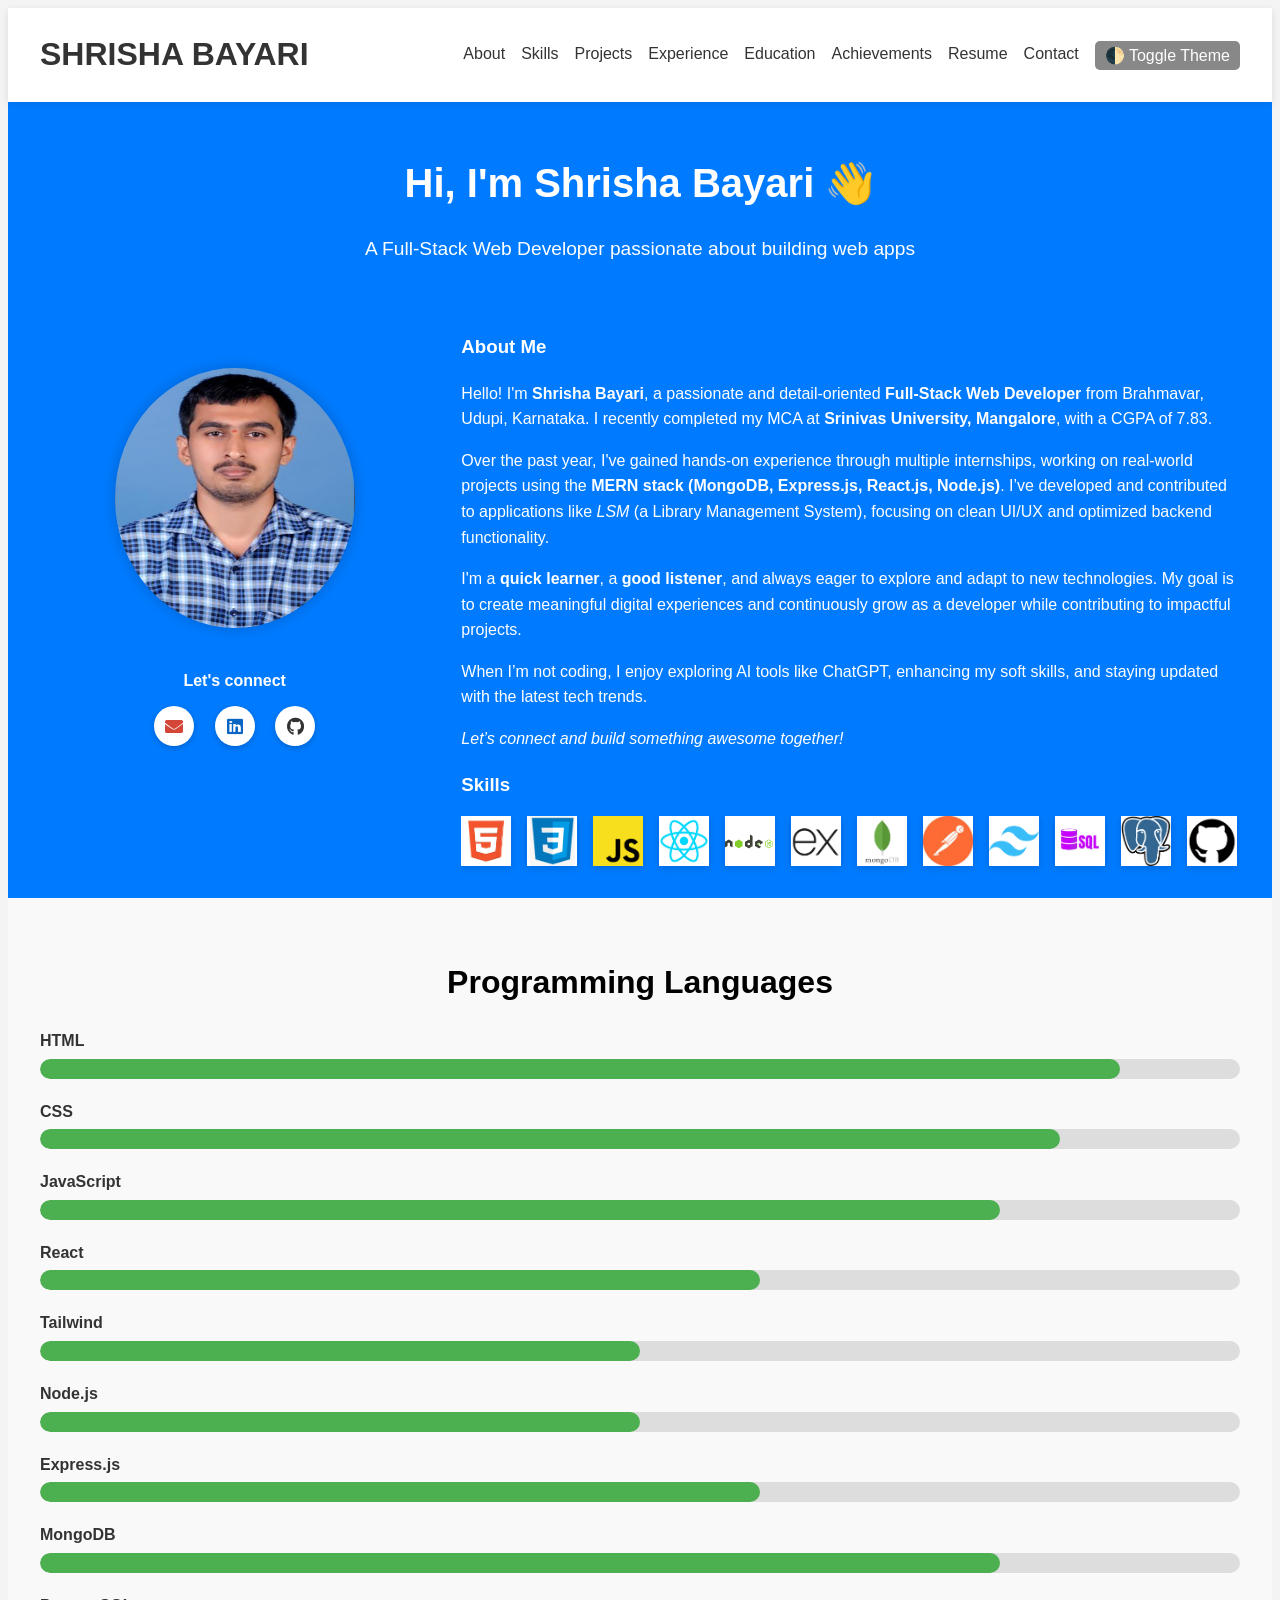
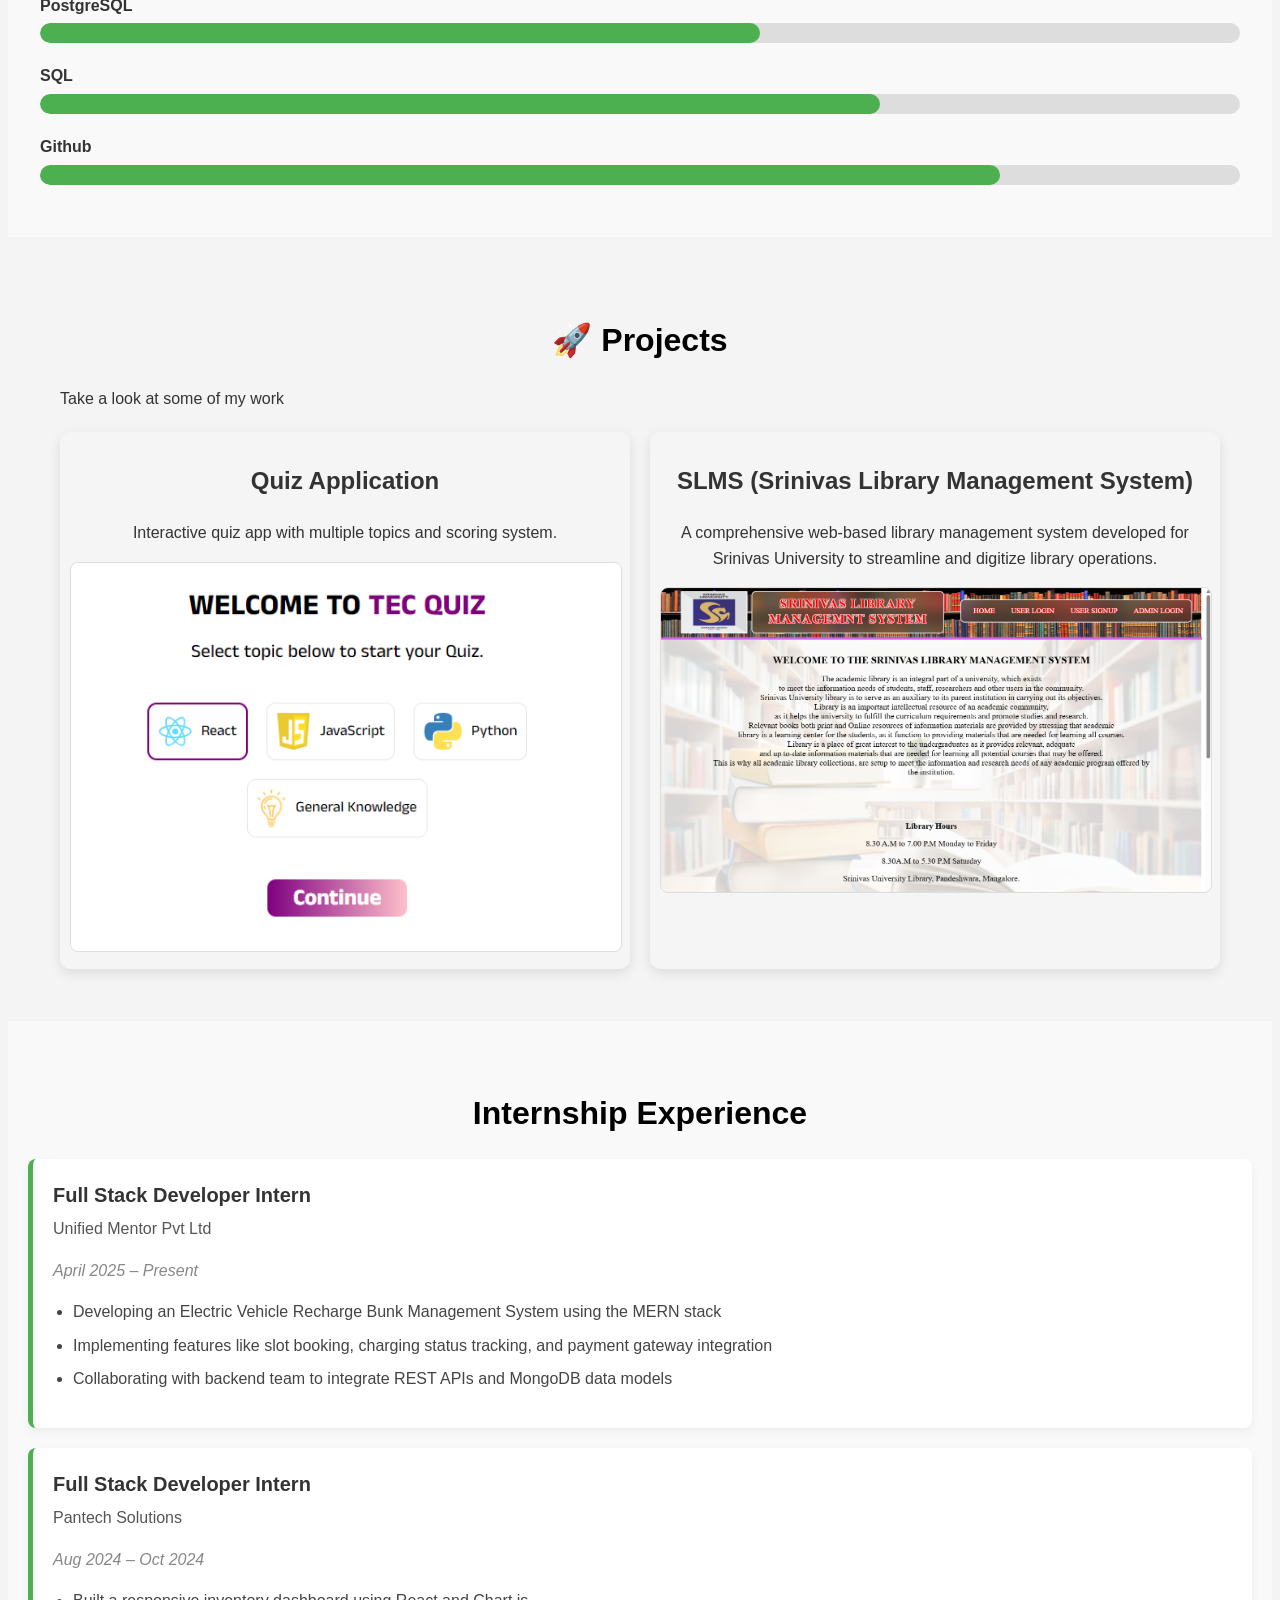
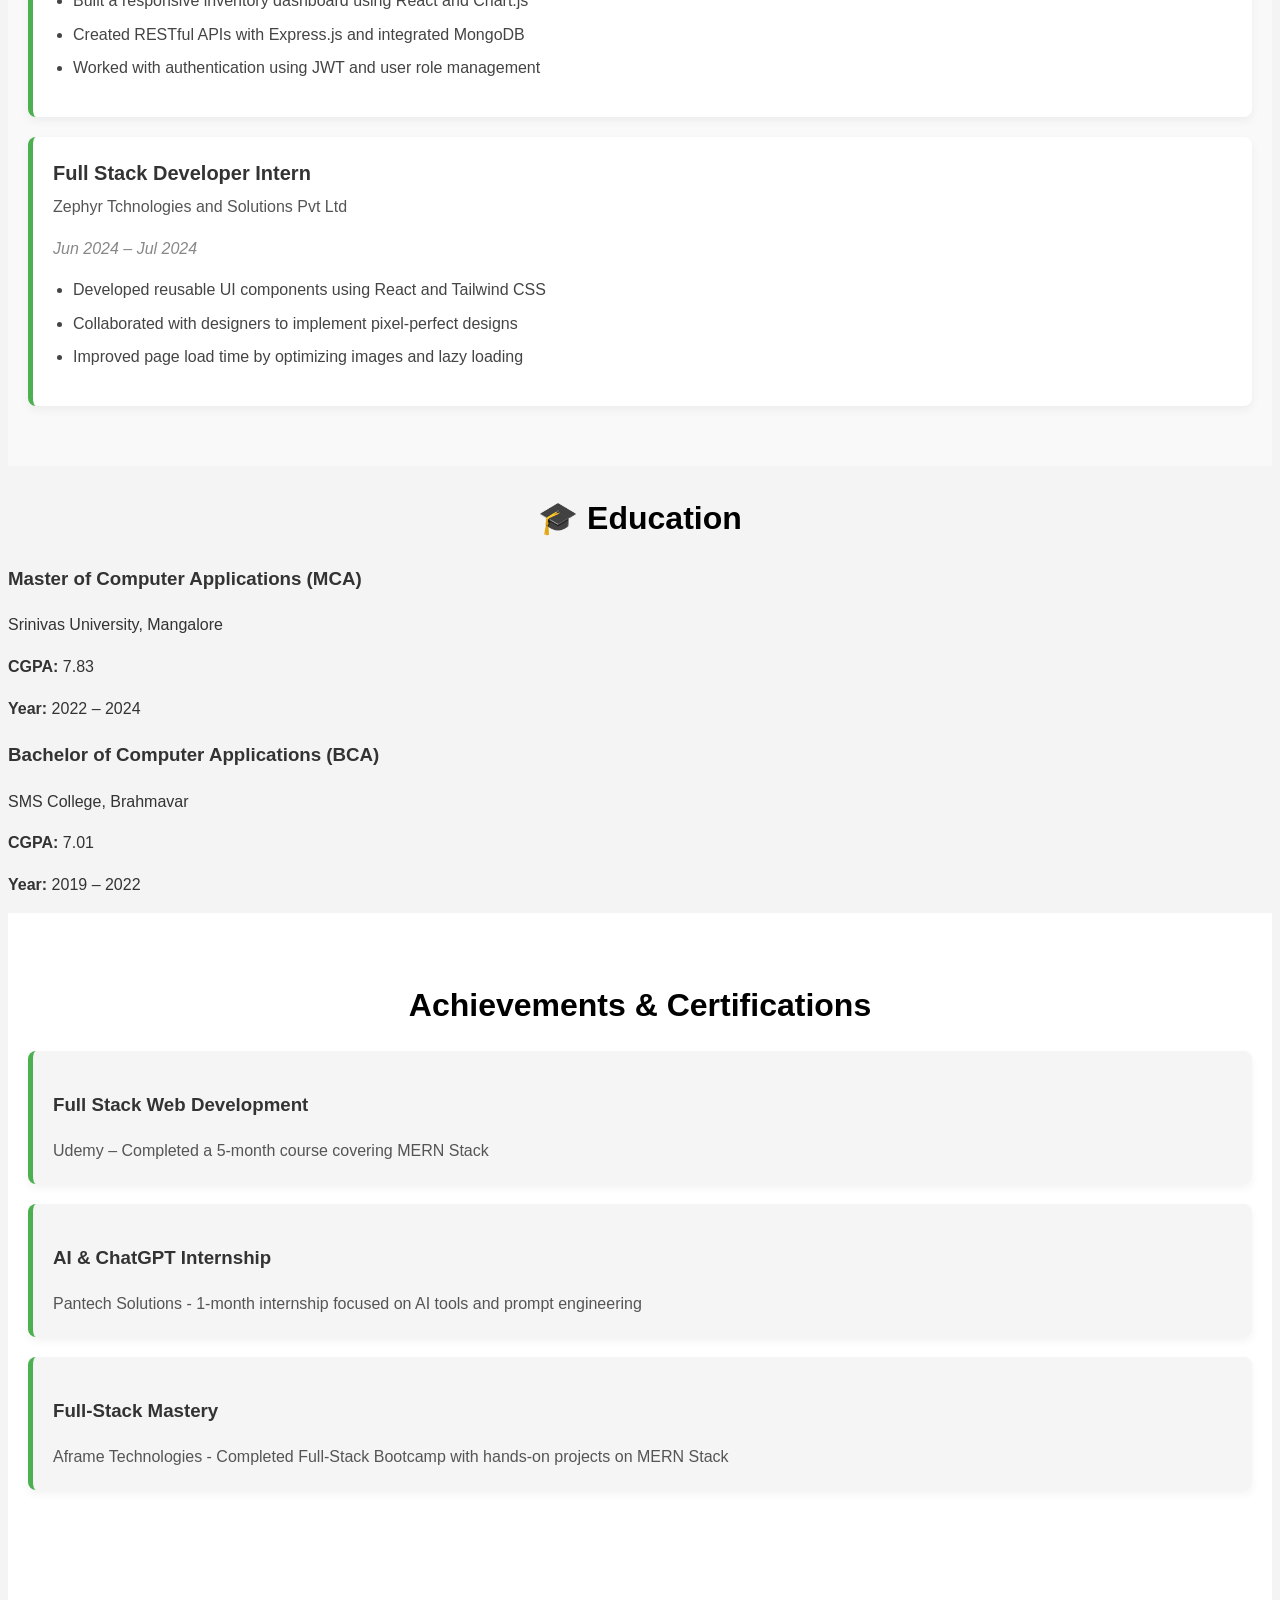
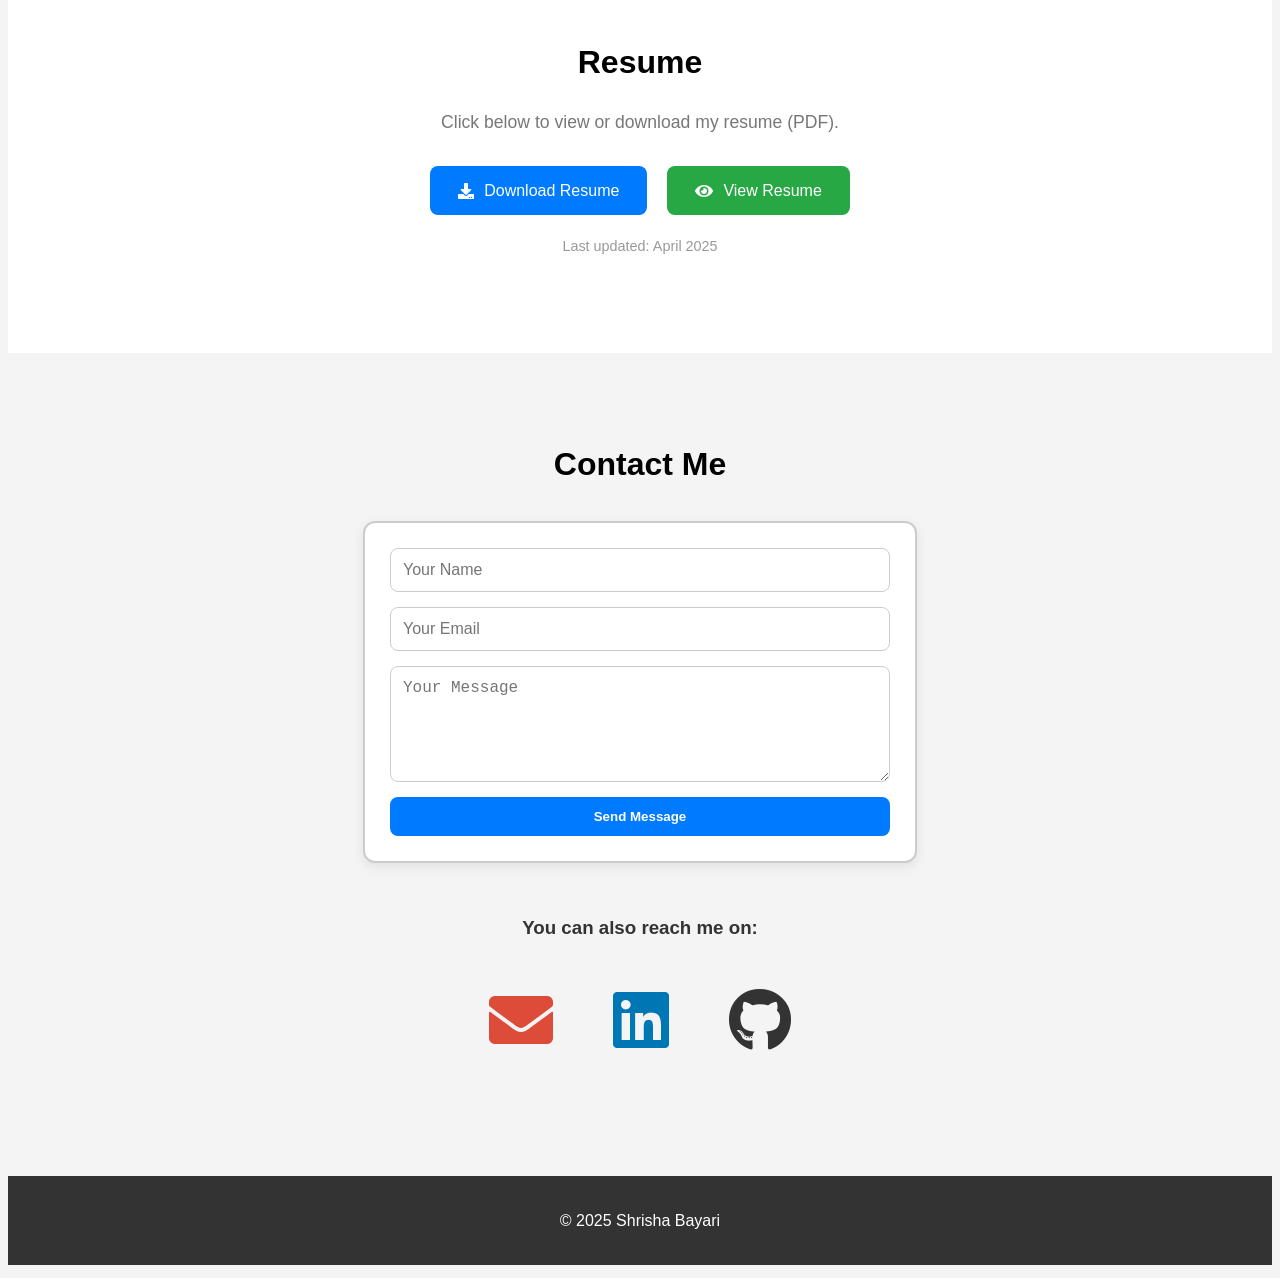
==== commit 3c203fdb: "update portfolio" ====
--- a/index.html
+++ b/index.html
@@ -38,6 +38,7 @@
                 <li><a href="#experience">Experience</a></li>
                 <li><a href="#education">Education</a></li>
                 <li><a href="#achievements">Achievements</a></li>
+                <li><a href="#resume">Resume</a></li>
                 <li><a href="#contact">Contact</a></li>
                 <div class="theme-toggle-container">
                   <button id="themeToggle" aria-label="Toggle theme">🌓 Toggle Theme</button>
--- a/style.css
+++ b/style.css
@@ -1,60 +1,10 @@
+/* Base Styles */
 .container {
   width: 100%;
 }
 
 html {
   scroll-behavior: smooth;
-}
-
-.fade-in {
-  opacity: 0;
-  transform: translateY(20px);
-  transition: opacity 0.8s ease-out, transform 0.8s ease-out;
-}
-
-.fade-in-left {
-  transform: translateX(-30px);
-}
-
-.fade-in-right {
-  transform: translateX(30px);
-}
-
-.fade-in.show {
-  opacity: 1;
-  transform: translateY(0) translateX(0);
-}
-
-[data-delay="100"] {
-  transition-delay: 0.1s;
-}
-
-[data-delay="200"] {
-  transition-delay: 0.2s;
-}
-
-[data-delay="300"] {
-  transition-delay: 0.3s;
-}
-
-[data-delay="400"] {
-  transition-delay: 0.4s;
-}
-
-.btn, button {
-  transition: background-color 0.3s, transform 0.3s;
-}
-
-.btn:hover, button:hover {
-  transform: scale(1.05);
-}
-
-img {
-  transition: transform 0.4s ease;
-}
-
-img:hover {
-  transform: scale(1.03);
 }
 
 body {
@@ -65,6 +15,61 @@
   transition: background-color 0.5s ease, color 0.5s ease;
 }
 
+/* Transitions */
+.fade-in {
+  opacity: 0;
+  transform: translateY(20px);
+  transition: opacity 0.8s ease-out, transform 0.8s ease-out;
+}
+
+.fade-in-left {
+  transform: translateX(-30px);
+}
+
+.fade-in-right {
+  transform: translateX(30px);
+}
+
+.fade-in.show {
+  opacity: 1;
+  transform: translateY(0) translateX(0);
+}
+
+[data-delay="100"] {
+  transition-delay: 0.1s;
+}
+
+[data-delay="200"] {
+  transition-delay: 0.2s;
+}
+
+[data-delay="300"] {
+  transition-delay: 0.3s;
+}
+
+[data-delay="400"] {
+  transition-delay: 0.4s;
+}
+
+.btn,
+button {
+  transition: background-color 0.3s, transform 0.3s;
+}
+
+.btn:hover,
+button:hover {
+  transform: scale(1.05);
+}
+
+img {
+  transition: transform 0.4s ease;
+}
+
+img:hover {
+  transform: scale(1.03);
+}
+
+/* Header Section */
 header {
   background: #fff;
   padding: 0rem 2rem;
@@ -74,31 +79,6 @@
   box-shadow: 0 2px 8px rgba(0, 0, 0, 0.1);
 }
 
-/* Dark mode */
-body.dark header {
-  background-color: #000;
-  color: #fff;
-}
-
-body.dark nav ul li a,
-body.dark #themeToggle {
-  color: #fff;
-}
-
-body.dark .nav-links {
-  color: #fff;
-  background-color: #000;
-}
-
-body.dark .hamburger span {
-  background-color: #fff;
-}
-body.dark .email-icons i,
-body.dark .linkedin-icons i,
-body.dark .github-icons i {
-  color: #fff;
-}
-
 .nav-container {
   display: flex;
   justify-content: space-between;
@@ -126,7 +106,7 @@
   font-weight: 500;
 }
 
-/* Hamburger */
+/* Hamburger Menu */
 .hamburger {
   display: none;
   flex-direction: column;
@@ -146,39 +126,22 @@
   border: none;
   font-size: 1rem;
   cursor: pointer;
-}
-
-section {
-  padding: 2rem;
-}
-
-#backToTop {
-  position: fixed;
-  bottom: 20px;
-  right: 20px;
-  background-color: #007bff;
-  color: white;
-  border: none;
-  padding: 10px 14px;
+  padding: 5px 10px;
+  background-color: #888;
+  color: #fff;
   border-radius: 5px;
+}
+
+#closeNav {
+  align-self: flex-end;
+  font-size: 1.2rem;
   cursor: pointer;
-  font-size: 20px;
-  display: none; /* Hidden by default */
-  z-index: 999;
-}
-
-#backToTop:hover {
-  background-color: #0056b3;
-}
-.section-heading {
-  font-size: 2rem;
-  font-weight: bold;
-  text-align: center;
-  color: #000;
-  margin-bottom: 20px;
-  position: relative;
-}
-
+  background: none;
+  border: 1px solid #ccc;
+  padding: 5px 10px;
+}
+
+/* Hero Section */
 #hero {
   padding: 1rem 1rem;
   background-color: #007BFF;
@@ -240,34 +203,6 @@
 
 .hero-right h2 {
   margin-top: 0px;
-}
-
-.skills-container h3 {
-  margin-bottom: 1rem;
-}
-
-.horizontal-scroll {
-  overflow-x: auto;
-  padding-bottom: 1rem;
-}
-
-.icon-container {
-  display: flex;
-  gap: 1rem;
-  align-items: center;
-}
-
-.icon-container img {
-  width: 50px;
-  height: 50px;
-  object-fit: contain;
-  background: #fff;
-  box-shadow: 0 2px 8px rgba(0, 0, 0, 0.15);
-  transition: transform 0.2s ease;
-}
-
-.icon-container img:hover {
-  transform: scale(1.1);
 }
 
 .contact-icons {
@@ -314,120 +249,79 @@
   color: #333;
 }
 
-body.light {
-  background-color: #f4f4f4;
-  color: #222;
-}
-
-body.light header {
-  background-color: #fff;
-  color: black;
-}
-
-body.light nav a {
-  color: #222;
-}
-
-body.dark #closeNav {
-  color: white;
-  border: 1px solid #666;
-}
-
-body.dark {
-  background-color: #121212;
-  color: #f4f4f4;
-}
-
-body.dark .section-heading,
-body.dark .section-subtitle, 
-body.dark .last-updated {
-color: #fff;
-}
-
-body.dark header{
-  background-color: #000;
-  color: #fff;
-}
-
-body.dark nav ul li a,
-body.dark #themeToggle {
-  color: #fff;
-}
-
-body.dark section {
-  background-color: #121212;
-}
-
-body.dark .experience-item {
-  background-color: #121212;
-  color: #fff;
-  border: 1px solid #fff;
-}
-
-body.dark #skills,
-body.dark #experience,
-body.dark .experience-h3,
-body.dark .experience-h4,
-body.dark .experience-li,
-body.dark .duration {
-  background-color: #121212;
-  color: #fff;
-}
-
-body.dark .achievement-item {
-  background-color: #121212;
-  color: #fff;
-  border: 1px solid #fff;
-}
-
-body.dark #achievements,
-body.dark .achievements-head,
-body.dark .achievements-h4,
-body.dark .achievements-p {
-  background-color: #121212;
-  color: #fff;
-}
-
-body.dark .project-grid h3,
-body.dark .project-grid p
-{
-  color: #fff;
-}
-
-body.dark .modal-content {
-  background-color: #1e1e1e;
-  border: 1px solid #fff;
-}
-
-body.dark .project-thumbnail {
-border: 1px solid #fff;
-}
-
-body.dark .carousel-container {
-  background-color: #1e1e1e;
-}
-
-body.dark .carousel-slide {
-  background-color: #1e1e1e;
-}
-
-body.dark footer {
-  background-color: #000;
-  color: #fff;
-}
-
-#themeToggle {
-  padding: 5px 10px;
-  border: none;
-  background-color: #888;
-  color: #fff;
-  border-radius: 5px;
-  cursor: pointer;
-}
-
-#skills{
+/* Skills Section */
+#skills {
+  padding: 2rem;
   background-color: #f9f9f9;
 }
+
+.section-heading {
+  font-size: 2rem;
+  font-weight: bold;
+  text-align: center;
+  color: #000;
+  margin-bottom: 20px;
+  position: relative;
+}
+
+.skills-container h3 {
+  margin-bottom: 1rem;
+}
+
+.horizontal-scroll {
+  overflow-x: auto;
+  padding-bottom: 1rem;
+}
+
+.icon-container {
+  display: flex;
+  gap: 1rem;
+  align-items: center;
+}
+
+.icon-container img {
+  width: 50px;
+  height: 50px;
+  object-fit: contain;
+  background: #fff;
+  box-shadow: 0 2px 8px rgba(0, 0, 0, 0.15);
+  transition: transform 0.2s ease;
+}
+
+.icon-container img:hover {
+  transform: scale(1.1);
+}
+
+.skill {
+  margin-bottom: 20px;
+}
+
+.skill p {
+  margin: 0 0 5px;
+  font-weight: bold;
+}
+
+.progress-bar {
+  background-color: #ddd;
+  border-radius: 20px;
+  height: 20px;
+  overflow: hidden;
+  position: relative;
+}
+
+.progress-bar-fill {
+  height: 100%;
+  width: 0;
+  background-color: #4caf50;
+  border-radius: 20px;
+  transition: width 1s ease-in-out;
+}
+
+/* Projects Section */
+#projects {
+  padding: 2rem;
+}
+
 .projects-container {
   padding: 20px;
 }
@@ -487,6 +381,7 @@
   max-width: 800px;
   position: relative;
 }
+
 .modal-row {
   display: flex;
   flex-wrap: wrap;
@@ -534,7 +429,8 @@
   display: block;
 }
 
-.prev, .next {
+.prev,
+.next {
   position: absolute;
   top: 50%;
   transform: translateY(-50%);
@@ -556,7 +452,8 @@
   right: 10px;
 }
 
-.prev:hover, .next:hover {
+.prev:hover,
+.next:hover {
   background-color: rgba(0, 0, 0, 0.8);
 }
 
@@ -574,31 +471,7 @@
   cursor: pointer;
 }
 
-.skill {
-  margin-bottom: 20px;
-}
-
-.skill p {
-  margin: 0 0 5px;
-  font-weight: bold;
-}
-
-.progress-bar {
-  background-color: #ddd;
-  border-radius: 20px;
-  height: 20px;
-  overflow: hidden;
-  position: relative;
-}
-
-.progress-bar-fill {
-  height: 100%;
-  width: 0;
-  background-color: #4caf50;
-  border-radius: 20px;
-  transition: width 1s ease-in-out;
-}
-
+/* Experience Section */
 #experience {
   padding: 40px 20px;
   background-color: #f9f9f9;
@@ -640,6 +513,7 @@
   color: #444;
 }
 
+/* Achievements Section */
 #achievements {
   padding: 40px 20px;
   background-color: #fff;
@@ -670,7 +544,7 @@
   color: #555;
 }
 
-
+/* Resume Section */
 .resume-section {
   padding: 80px 20px;
   background-color: #fff;
@@ -788,9 +662,10 @@
   background-color: #0056b3;
 }
 
-.alt-contact-heading{
+.alt-contact-heading {
   margin-top: 50px;
 }
+
 /* Social Icons Container */
 .social-icons {
   display: flex;
@@ -828,6 +703,7 @@
   color: #333;
 }
 
+/* Footer Section */
 footer {
   text-align: center;
   padding: 1rem;
@@ -836,6 +712,108 @@
   margin-top: 2rem;
 }
 
+/* Dark Mode Styles */
+body.dark {
+  background-color: #121212;
+  color: #f4f4f4;
+}
+
+body.dark .section-heading,
+body.dark .section-subtitle,
+body.dark .last-updated {
+  color: #fff;
+}
+
+body.dark header {
+  background-color: #000;
+  color: #fff;
+}
+
+body.dark nav ul li a,
+body.dark #themeToggle {
+  color: #fff;
+}
+
+body.dark .nav-links {
+  color: #fff;
+  background-color: #000;
+}
+
+body.dark .hamburger span {
+  background-color: #fff;
+}
+
+body.dark .email-icons i,
+body.dark .linkedin-icons i,
+body.dark .github-icons i {
+  color: #fff;
+}
+
+body.dark section {
+  background-color: #121212;
+}
+
+body.dark .experience-item {
+  background-color: #121212;
+  color: #fff;
+  border: 1px solid #fff;
+}
+
+body.dark #skills,
+body.dark #experience,
+body.dark .experience-h3,
+body.dark .experience-h4,
+body.dark .experience-li,
+body.dark .duration {
+  background-color: #121212;
+  color: #fff;
+}
+
+body.dark .achievement-item {
+  background-color: #121212;
+  color: #fff;
+  border: 1px solid #fff;
+}
+
+body.dark #achievements,
+body.dark .achievements-head,
+body.dark .achievements-h4,
+body.dark .achievements-p {
+  background-color: #121212;
+  color: #fff;
+}
+
+body.dark .project-grid h3,
+body.dark .project-grid p {
+  color: #fff;
+}
+
+body.dark .modal-content {
+  background-color: #1e1e1e;
+  border: 1px solid #fff;
+}
+
+body.dark .project-thumbnail {
+  border: 1px solid #fff;
+}
+
+body.dark .carousel-container {
+  background-color: #1e1e1e;
+}
+
+body.dark .carousel-slide {
+  background-color: #1e1e1e;
+}
+body.dark .close-btn {
+  color: #fff;
+}
+
+body.dark footer {
+  background-color: #000;
+  color: #fff;
+}
+
+/* Media Queries */
 @media (max-width: 768px) {
   .nav-links {
     flex-direction: column;
@@ -854,7 +832,8 @@
   .nav-links.show {
     left: 0;
   }
- nav ul {
+
+  nav ul {
     flex-direction: column;
     background-color: #fff;
     position: absolute;
@@ -885,15 +864,6 @@
     height: 3px;
     background: black;
     border-radius: 2px;
-  }
-
-  .close-btn {
-    align-self: flex-end;
-    font-size: 1.2rem;
-    cursor: pointer;
-    background: none;
-    border: 1px solid #ccc;
-    padding: 5px 10px;
   }
 
   .section-heading {
@@ -1019,7 +989,7 @@
   .social-icons {
     gap: 25px;
   }
-  
+
   .resume-section {
     padding: 60px 15px;
   }
@@ -1074,10 +1044,20 @@
   .last-updated {
     font-size: 0.7rem;
   }
+
+  .icon-links {
+    font-size: 2.5rem;
+    padding: 6px;
+    gap: 20px;
+  }
+
+  .social-icons {
+    gap: 20px;
+  }
 }
 
 @media (min-width: 769px) {
   #closeNav {
     display: none;
   }
-}
+}
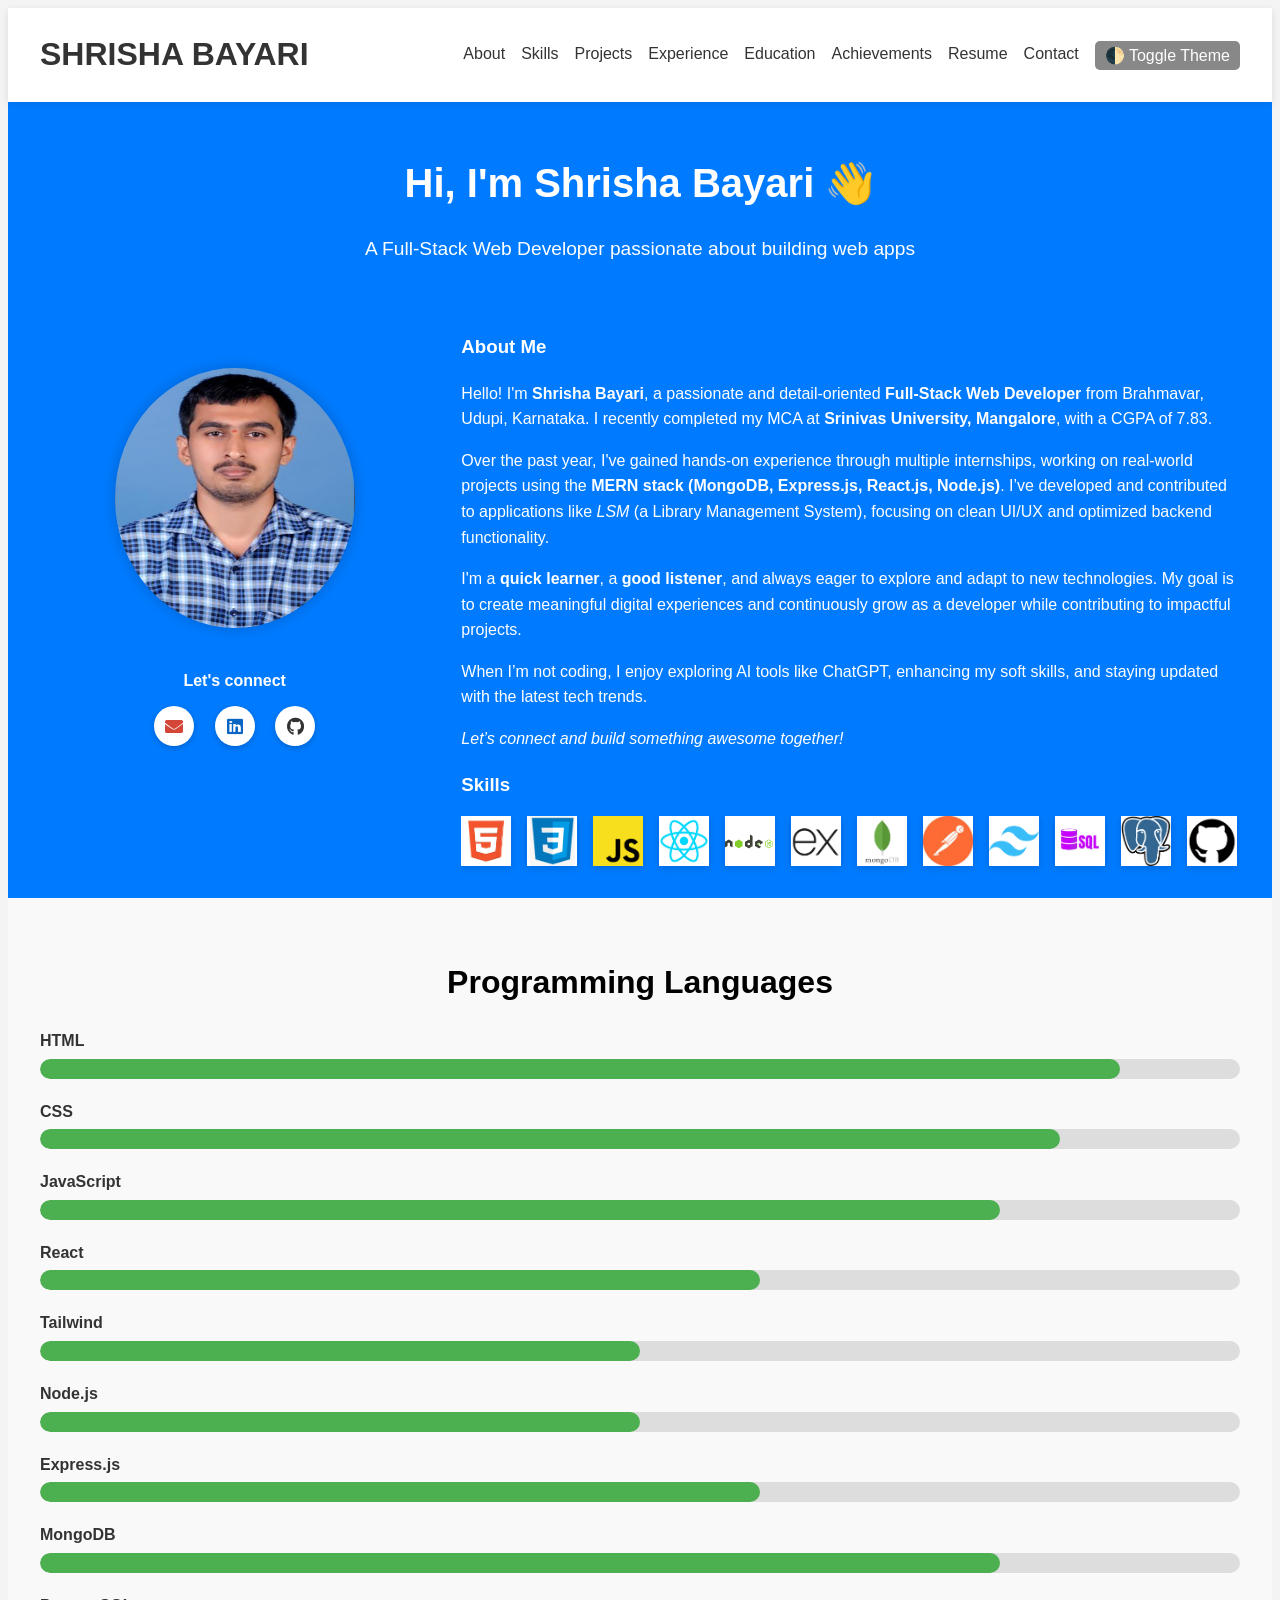
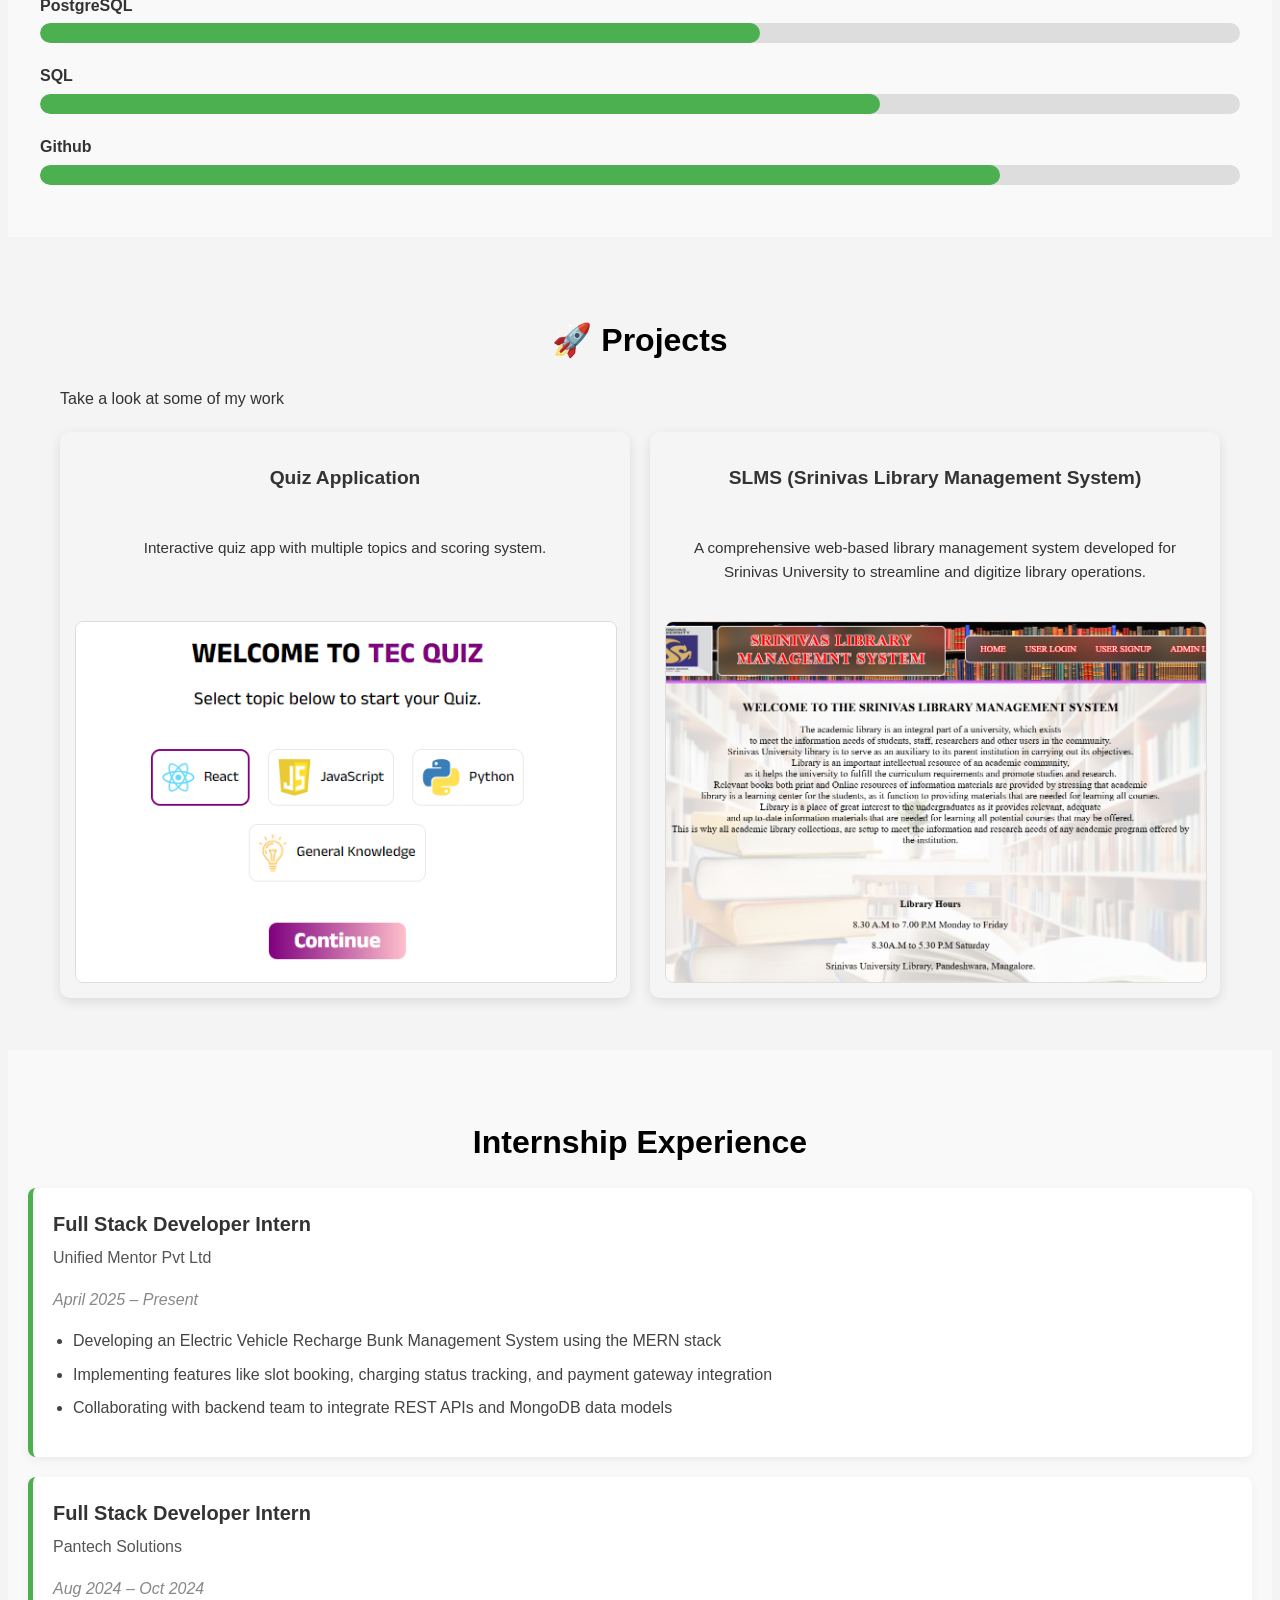
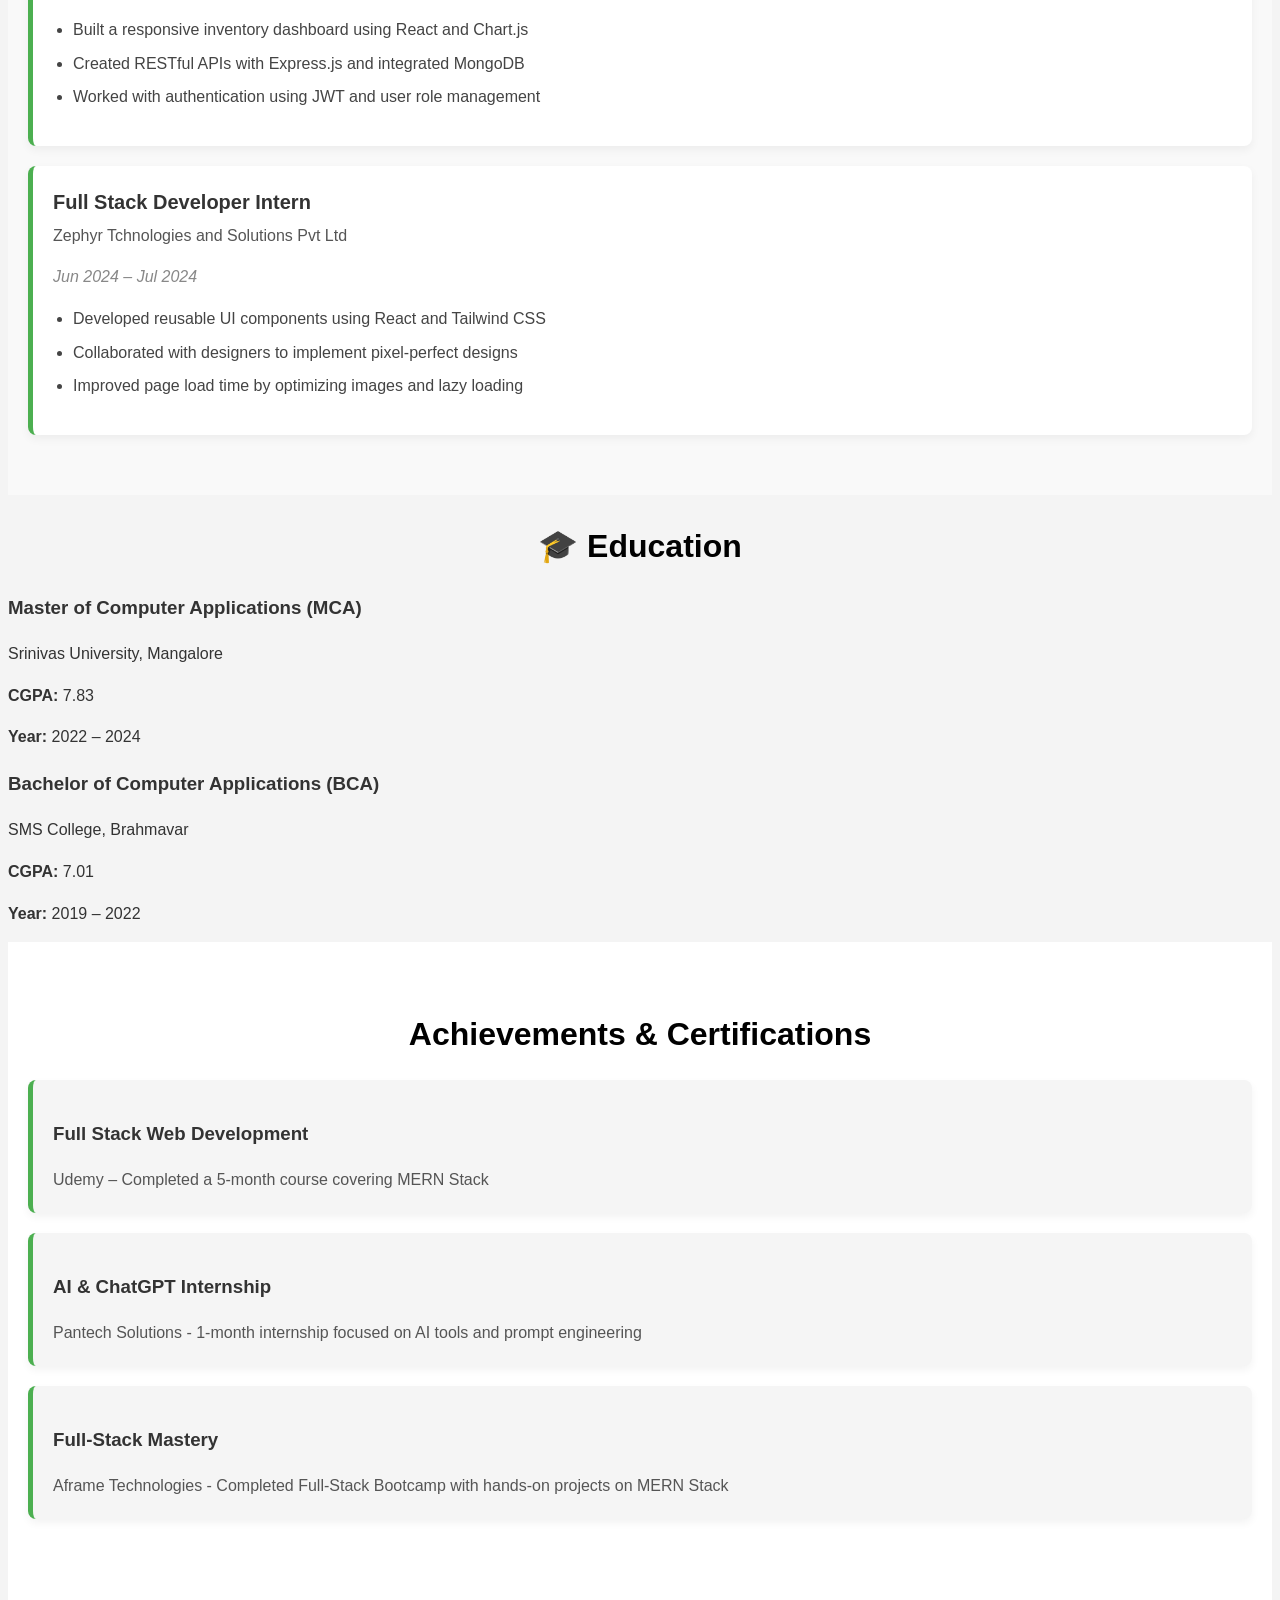
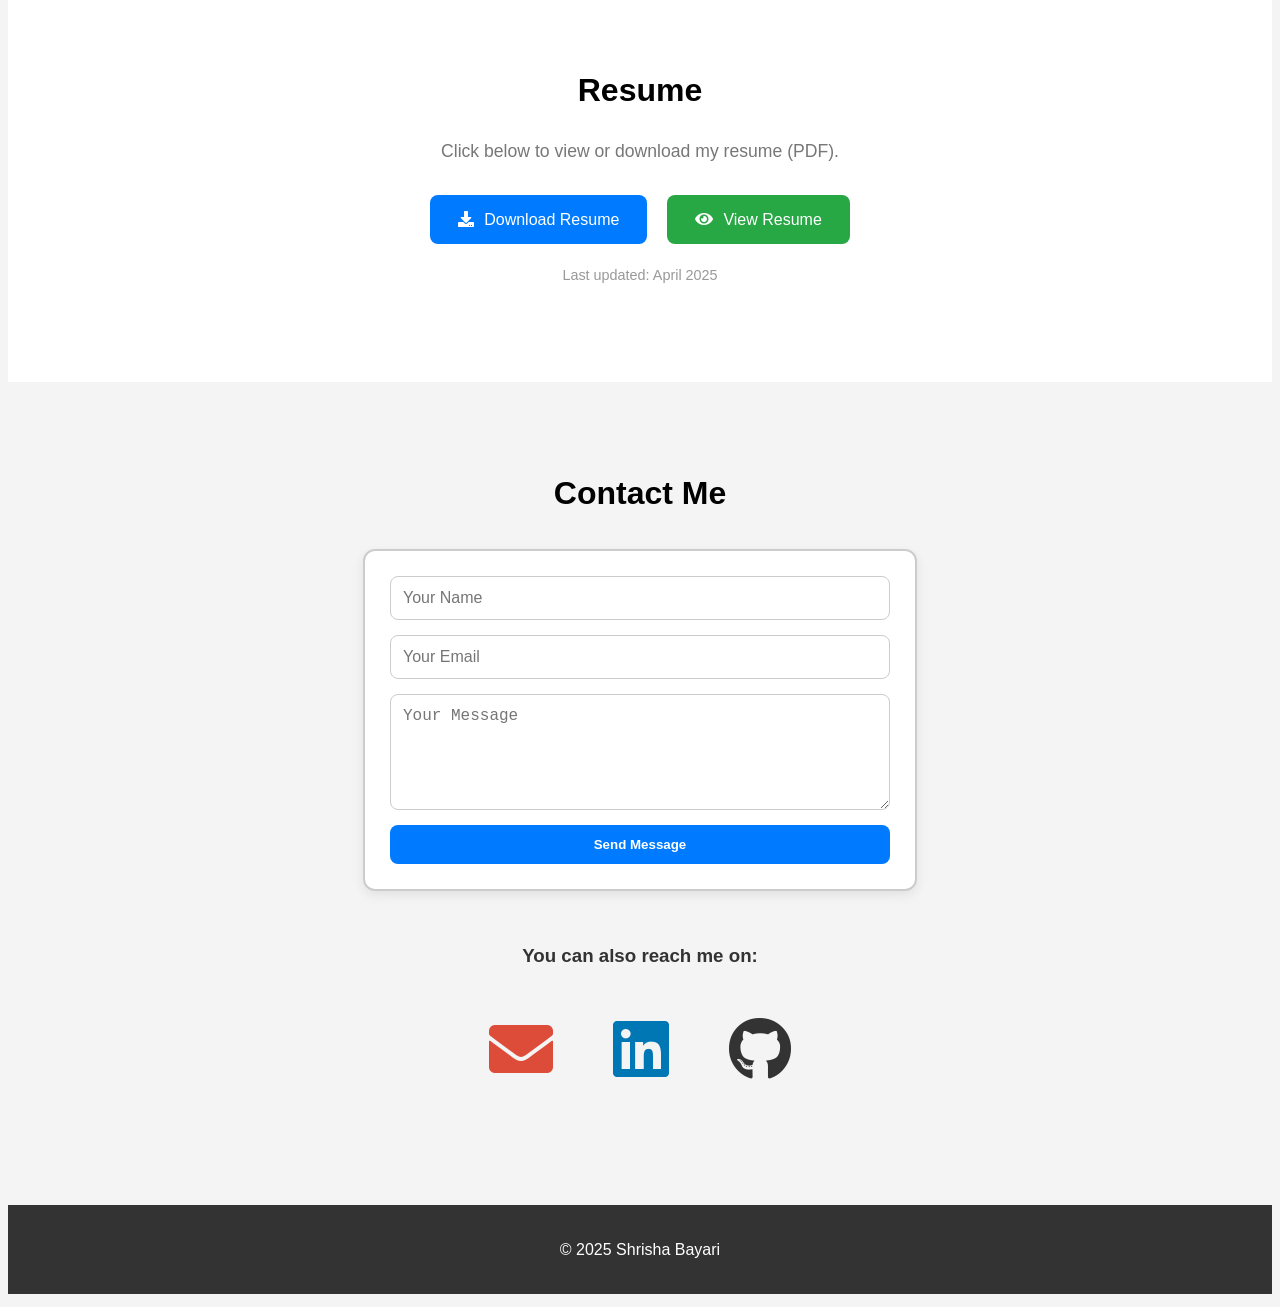
==== commit c8c38986: "update portfolio" ====
--- a/index.html
+++ b/index.html
@@ -250,11 +250,10 @@
                   <li>Responsive design compatible with all major browsers</li>
                 </ul>
               </div>
-      
-              <div class="column carousel">
-                <!-- Add your image carousel here -->
+              <div class="column image-carousel">
                 <div class="carousel-container">
-                  <img src="assets/p21.png" alt="SLMS App" class="slide active" />
+                  <div class="carousel-slide">
+                    <img src="assets/p21.png" alt="SLMS App" class="slide active" />
                     <img src="assets/p22.png" alt="SLMS App 1" class="slide" />
                     <img src="assets/p23.png" alt="SLMS App 2" class="slide" />
                     <img src="assets/p24.png" alt="SLMS App 3" class="slide" />
@@ -270,7 +269,6 @@
           </div>
         </div>
       </div>
-      
       
       <section id="experience" class="experience fade-in">
         <h2 class="section-heading">Internship Experience</h2>
--- a/style.css
+++ b/style.css
@@ -328,7 +328,7 @@
 
 .project-grid {
   display: grid;
-  grid-template-columns: repeat(auto-fit, minmax(300px, 1fr)); /* 2 columns on large screens, 1 on small */
+  grid-template-columns: repeat(auto-fit, minmax(300px, 1fr)); /* Responsive grid */
   gap: 20px;
   margin-top: 20px;
 }
@@ -338,28 +338,58 @@
   border-radius: 10px;
   box-shadow: 0 4px 12px rgba(0, 0, 0, 0.1);
   transition: transform 0.3s ease;
+  display: flex;
+  flex-direction: column;
+  justify-content: space-between;
+  height: 100%;
 }
 
 .project-thumbnail:hover {
   transform: translateY(-5px);
 }
 
+.thumbnail-content {
+  padding: 15px;
+  text-align: center;
+  display: flex;
+  flex-direction: column;
+  justify-content: space-between;
+  height: 100%;
+}
+
+.thumbnail-content h2 {
+  font-size: 1.2rem;
+  margin-bottom: 10px;
+  min-height: 48px;
+  overflow: hidden;
+  text-overflow: ellipsis;
+}
+
+.thumbnail-content p {
+  font-size: 0.95rem;
+  min-height: 60px;
+  overflow: hidden;
+}
+
+.thumbnail-content img {
+  width: 100%;
+  height: 360px;
+  object-fit: cover;
+  border: 1px solid #ddd;
+  border-radius: 8px;
+  margin-top: 10px;
+  transition: transform 0.3s ease;
+}
+
+.thumbnail-content img:hover {
+  transform: scale(1.02);
+}
+
 .clickable-image {
   cursor: pointer;
 }
 
-.thumbnail-content {
-  padding: 10px;
-  text-align: center;
-}
-
-.thumbnail-content img {
-  width: 100%;
-  height: auto;
-  border: 1px solid #ddd;
-  border-radius: 8px;
-}
-
+/* Modal Section */
 .Modal {
   display: none;
   position: fixed;
@@ -374,11 +404,11 @@
 
 .modal-content {
   background-color: #fff;
-  margin: 10% auto;
+  margin: 5% auto;
   padding: 20px;
   border-radius: 8px;
-  width: 80%;
-  max-width: 800px;
+  width: 90%;
+  max-width: 900px;
   position: relative;
 }
 
@@ -394,11 +424,27 @@
   min-width: 300px;
 }
 
-.column.image-carousel {
+.column.image-carousel,
+.column.carousel {
   flex: 1;
-  min-width: 300px;
-}
-
+  min-width: 500px;
+}
+
+.modal-body .description ul {
+  list-style-type: disc;
+  margin-left: 20px;
+}
+
+.close {
+  position: absolute;
+  right: 20px;
+  top: 10px;
+  font-size: 28px;
+  font-weight: bold;
+  cursor: pointer;
+}
+
+/* Carousel */
 .carousel-container {
   position: relative;
   width: 100%;
@@ -423,6 +469,7 @@
   height: 100%;
   object-fit: cover;
   display: none;
+  border-radius: 5px;
 }
 
 .slide.active {
@@ -457,19 +504,6 @@
   background-color: rgba(0, 0, 0, 0.8);
 }
 
-.modal-body .description ul {
-  list-style-type: disc;
-  margin-left: 5px;
-}
-
-.close {
-  position: absolute;
-  right: 20px;
-  top: 10px;
-  font-size: 28px;
-  font-weight: bold;
-  cursor: pointer;
-}
 
 /* Experience Section */
 #experience {
@@ -935,6 +969,21 @@
     padding: 8px 12px;
   }
 
+  .Modal{
+    width: 500px;
+  }
+  
+  .carousel-container {
+    height: 260px;
+    width: 400px;
+    margin-left: 15px;
+  }
+
+  .thumbnail-content img,
+  .carousel-slide .slide {
+    height: 260px;
+  }
+
   #projects {
     padding: 2rem 1rem;
   }
@@ -964,21 +1013,16 @@
     margin-bottom: 1rem;
   }
 
-  .thumbnail-content h3 {
+  .thumbnail-content h2 {
     font-size: 1.3rem;
-    margin-bottom: 0.5rem;
+    margin: -1rem 0rem;
+    padding: 0rem;
   }
 
   .thumbnail-content p {
     font-size: 1rem;
-    margin-bottom: 1rem;
-    padding: 0 0.5rem;
-  }
-
-  .thumbnail-content .btn.know-more {
-    font-size: 1rem;
-    padding: 0.6rem 1.2rem;
-    border-radius: 6px;
+    margin: -1rem 0rem;
+    padding: 0 0.1rem;
   }
 
   .icon-links {
@@ -1017,45 +1061,6 @@
   }
 }
 
-@media (max-width: 480px) {
-  .resume-section {
-    padding: 50px 10px;
-  }
-
-  .section-title {
-    font-size: 1.8rem;
-  }
-
-  .section-subtitle {
-    font-size: 0.95rem;
-    margin-bottom: 15px;
-  }
-
-  .resume-actions {
-    flex-direction: column;
-    gap: 10px;
-  }
-
-  .btn {
-    padding: 10px 20px;
-    font-size: 0.85rem;
-  }
-
-  .last-updated {
-    font-size: 0.7rem;
-  }
-
-  .icon-links {
-    font-size: 2.5rem;
-    padding: 6px;
-    gap: 20px;
-  }
-
-  .social-icons {
-    gap: 20px;
-  }
-}
-
 @media (min-width: 769px) {
   #closeNav {
     display: none;
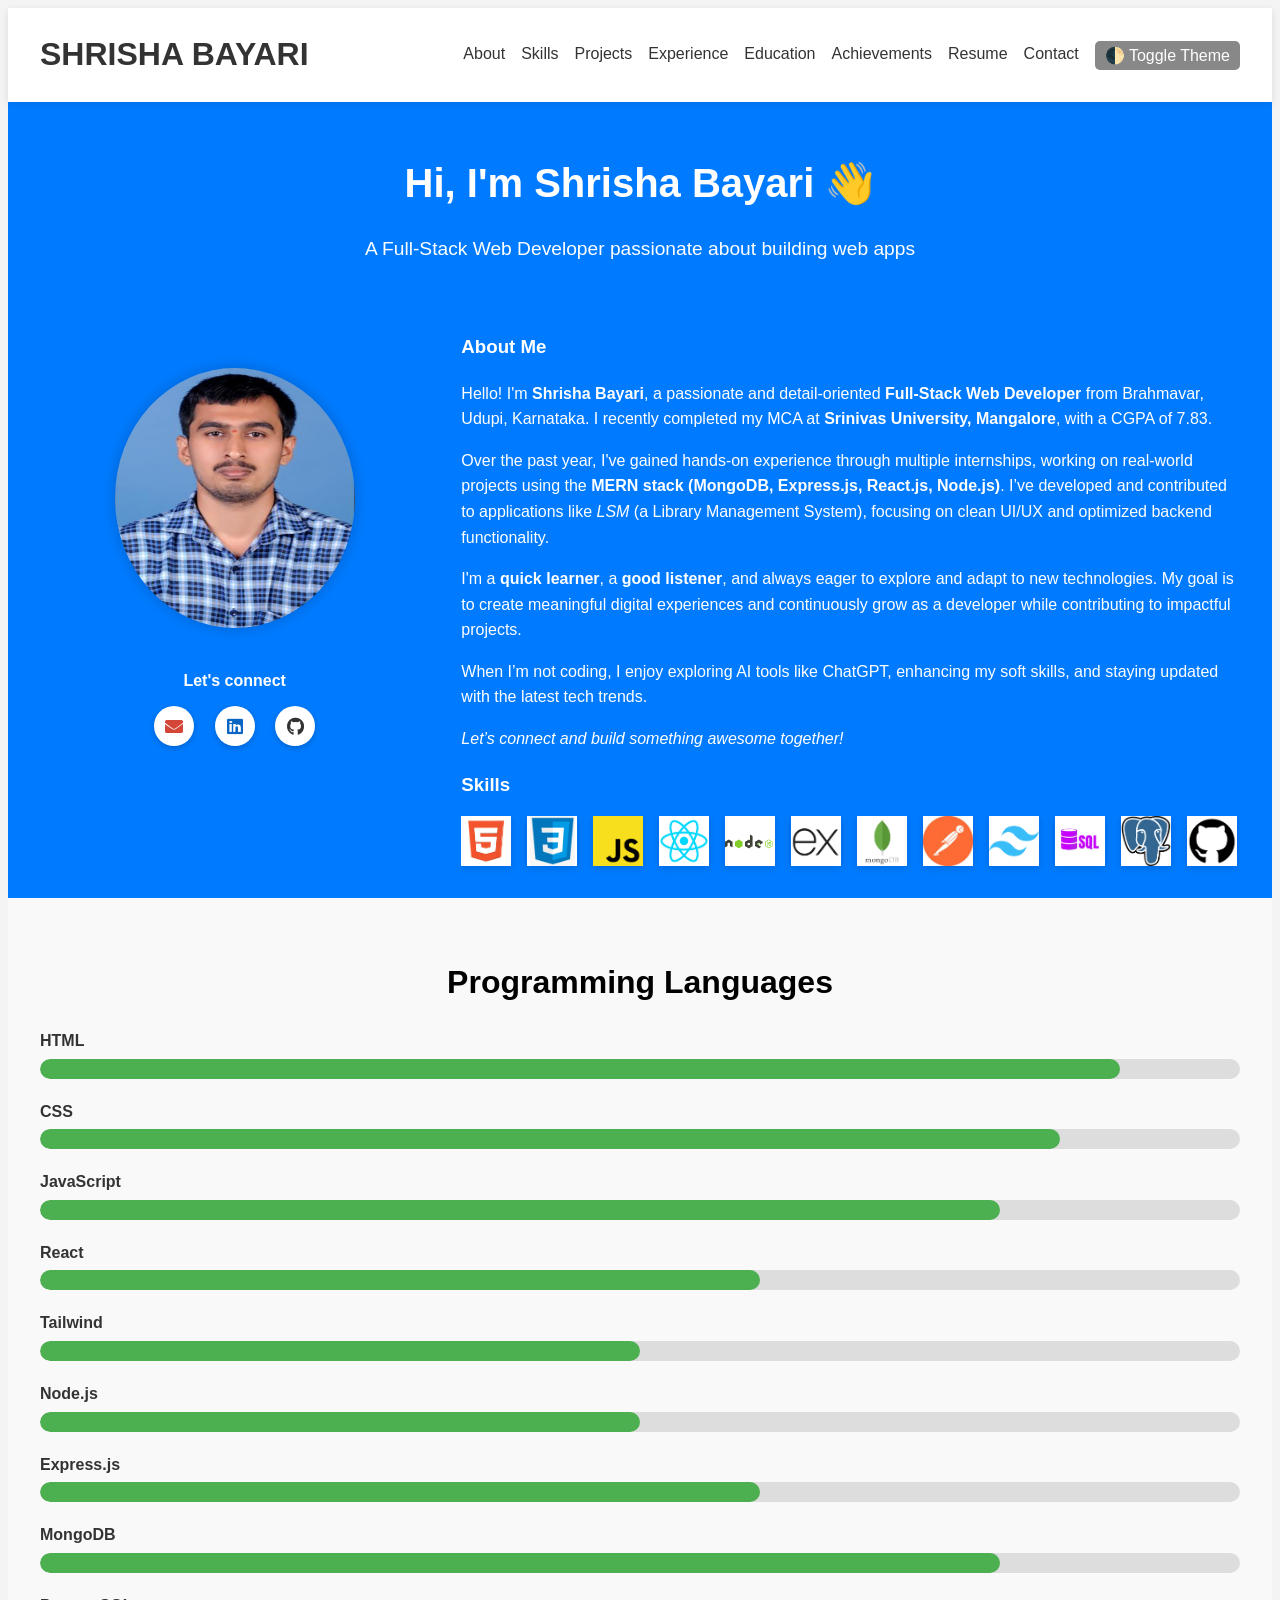
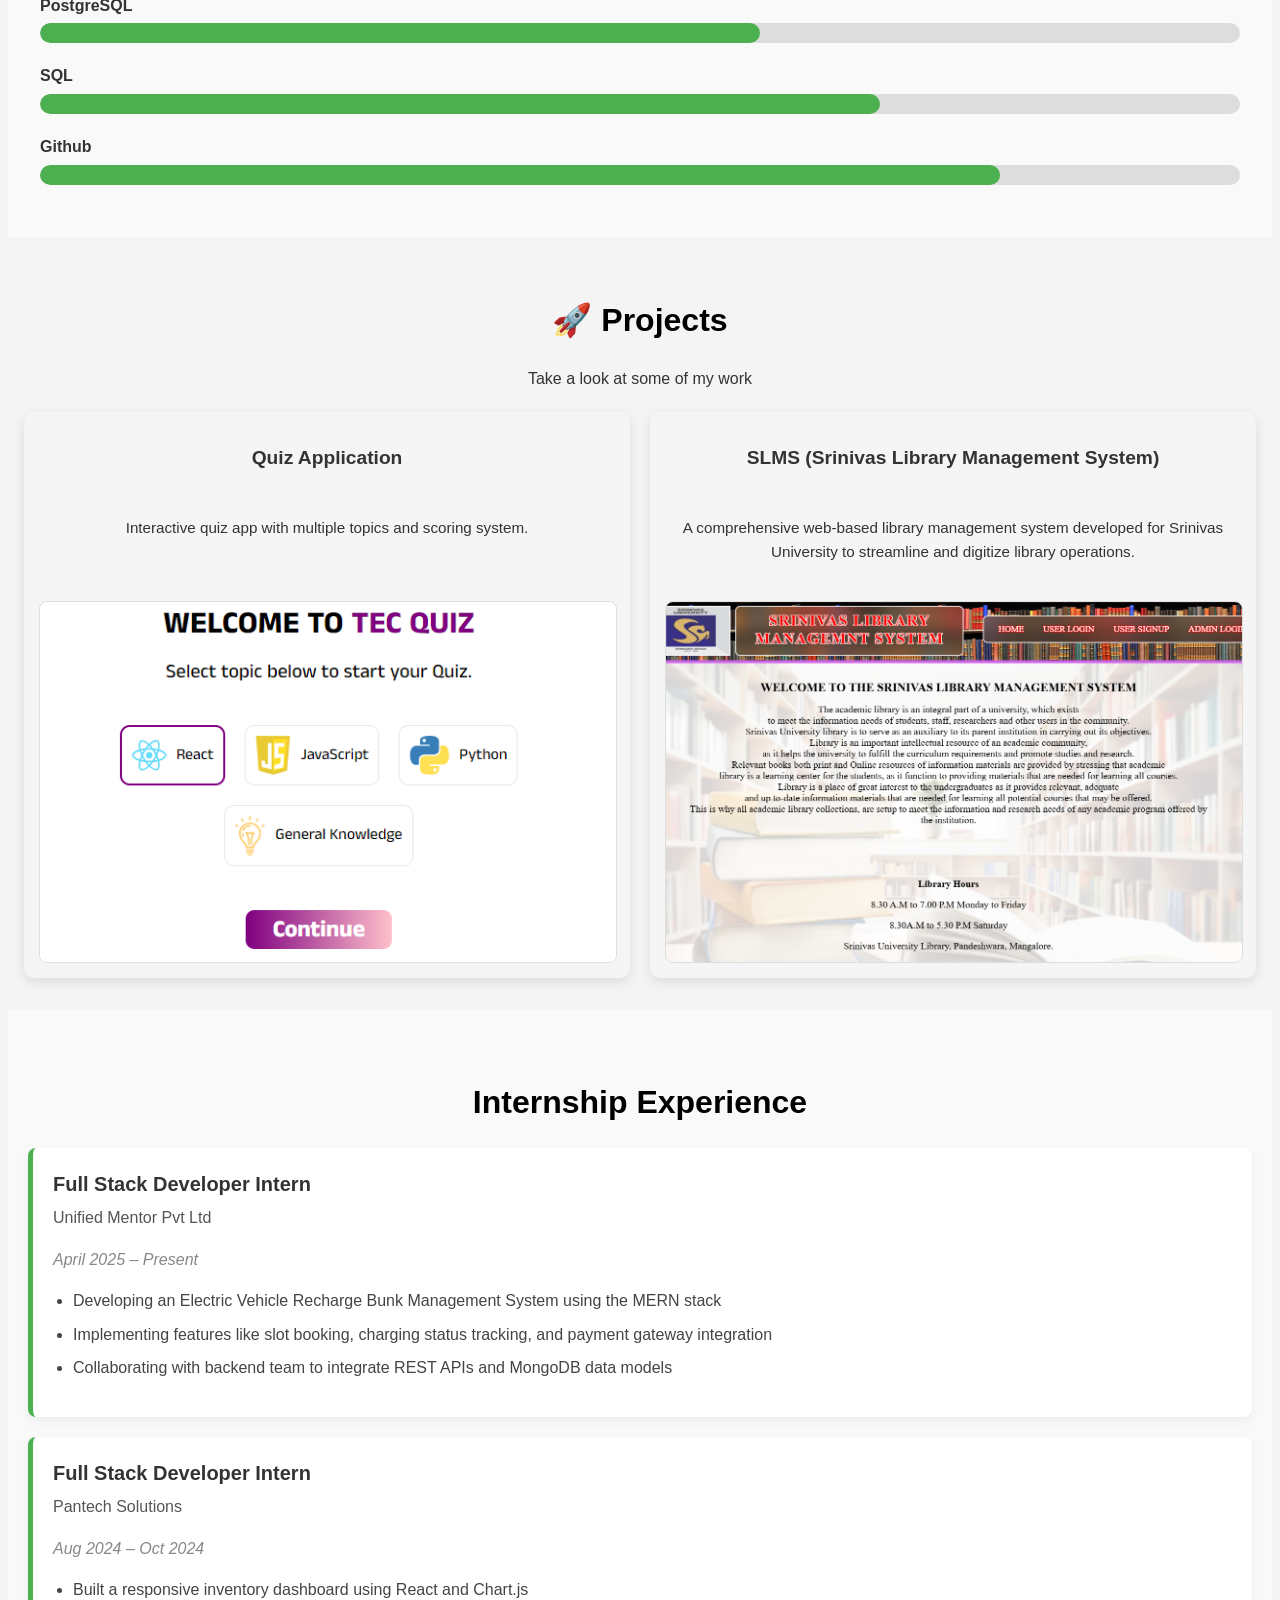
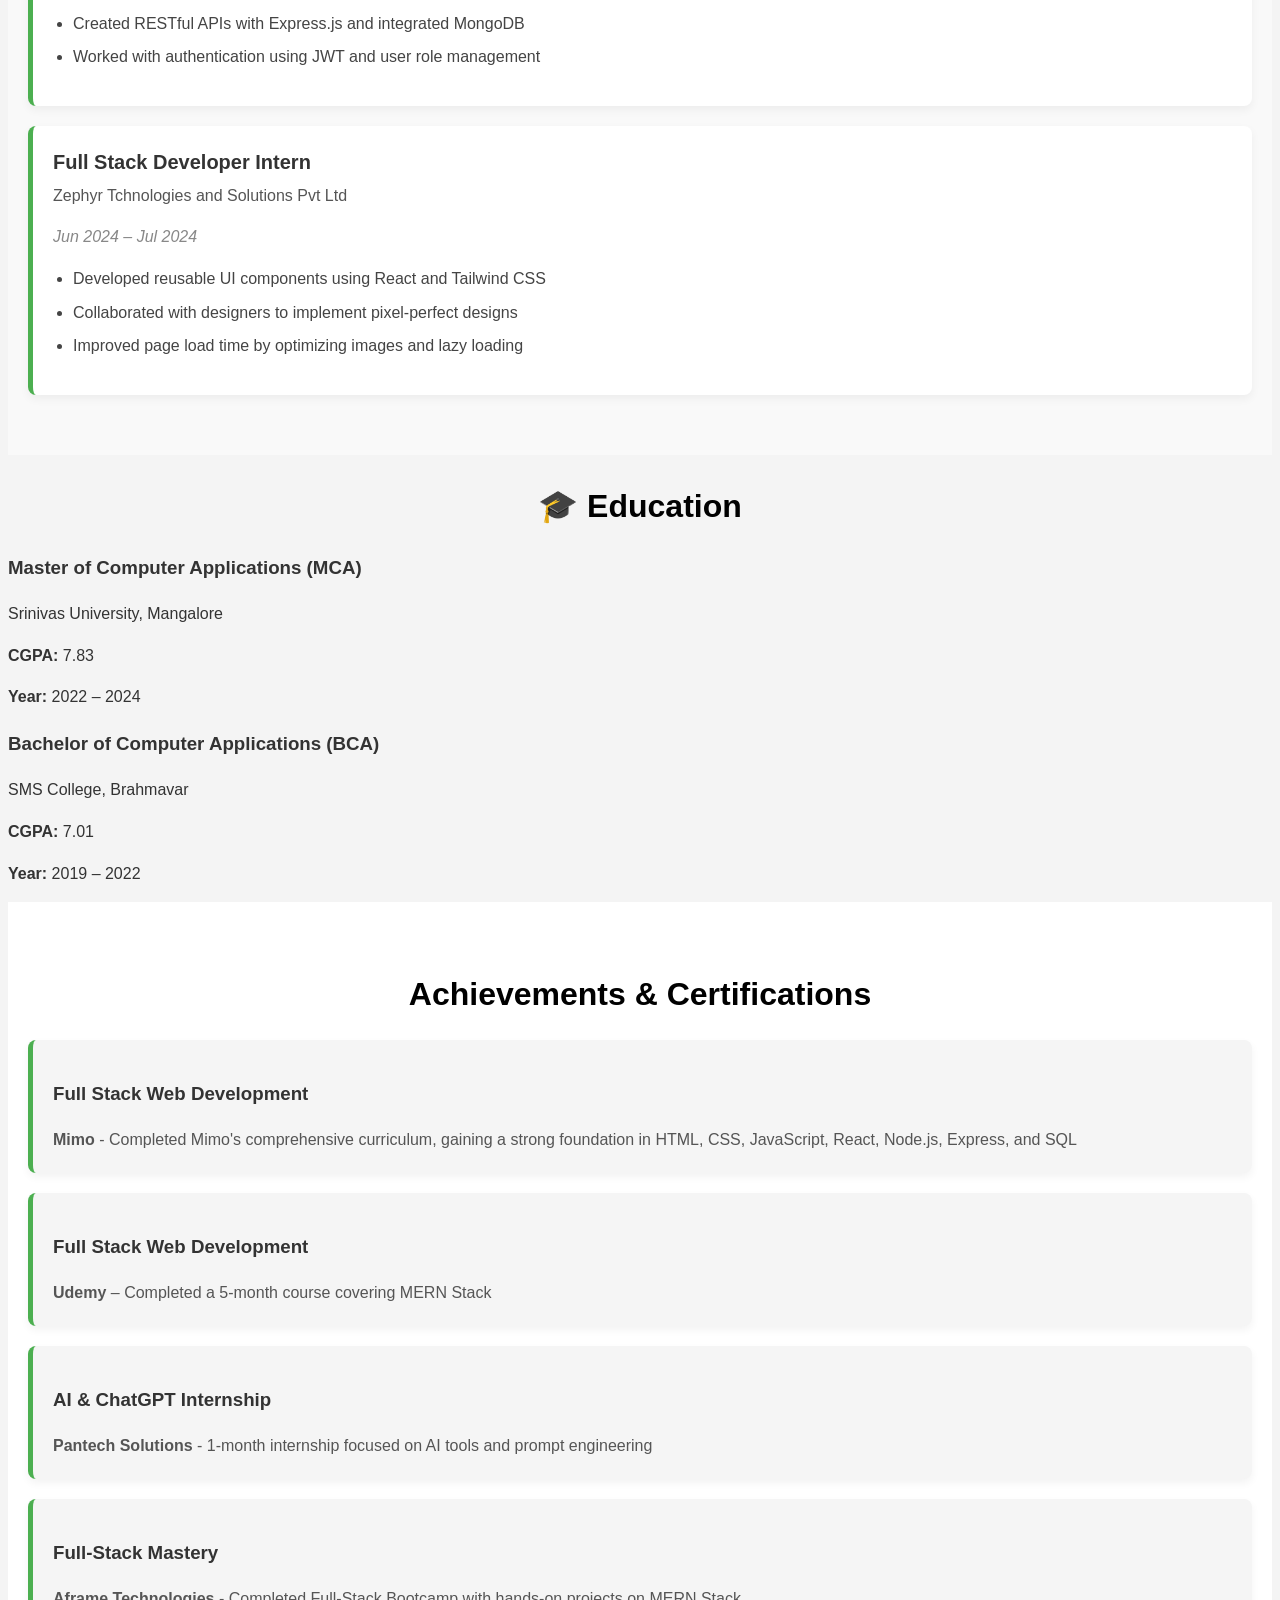
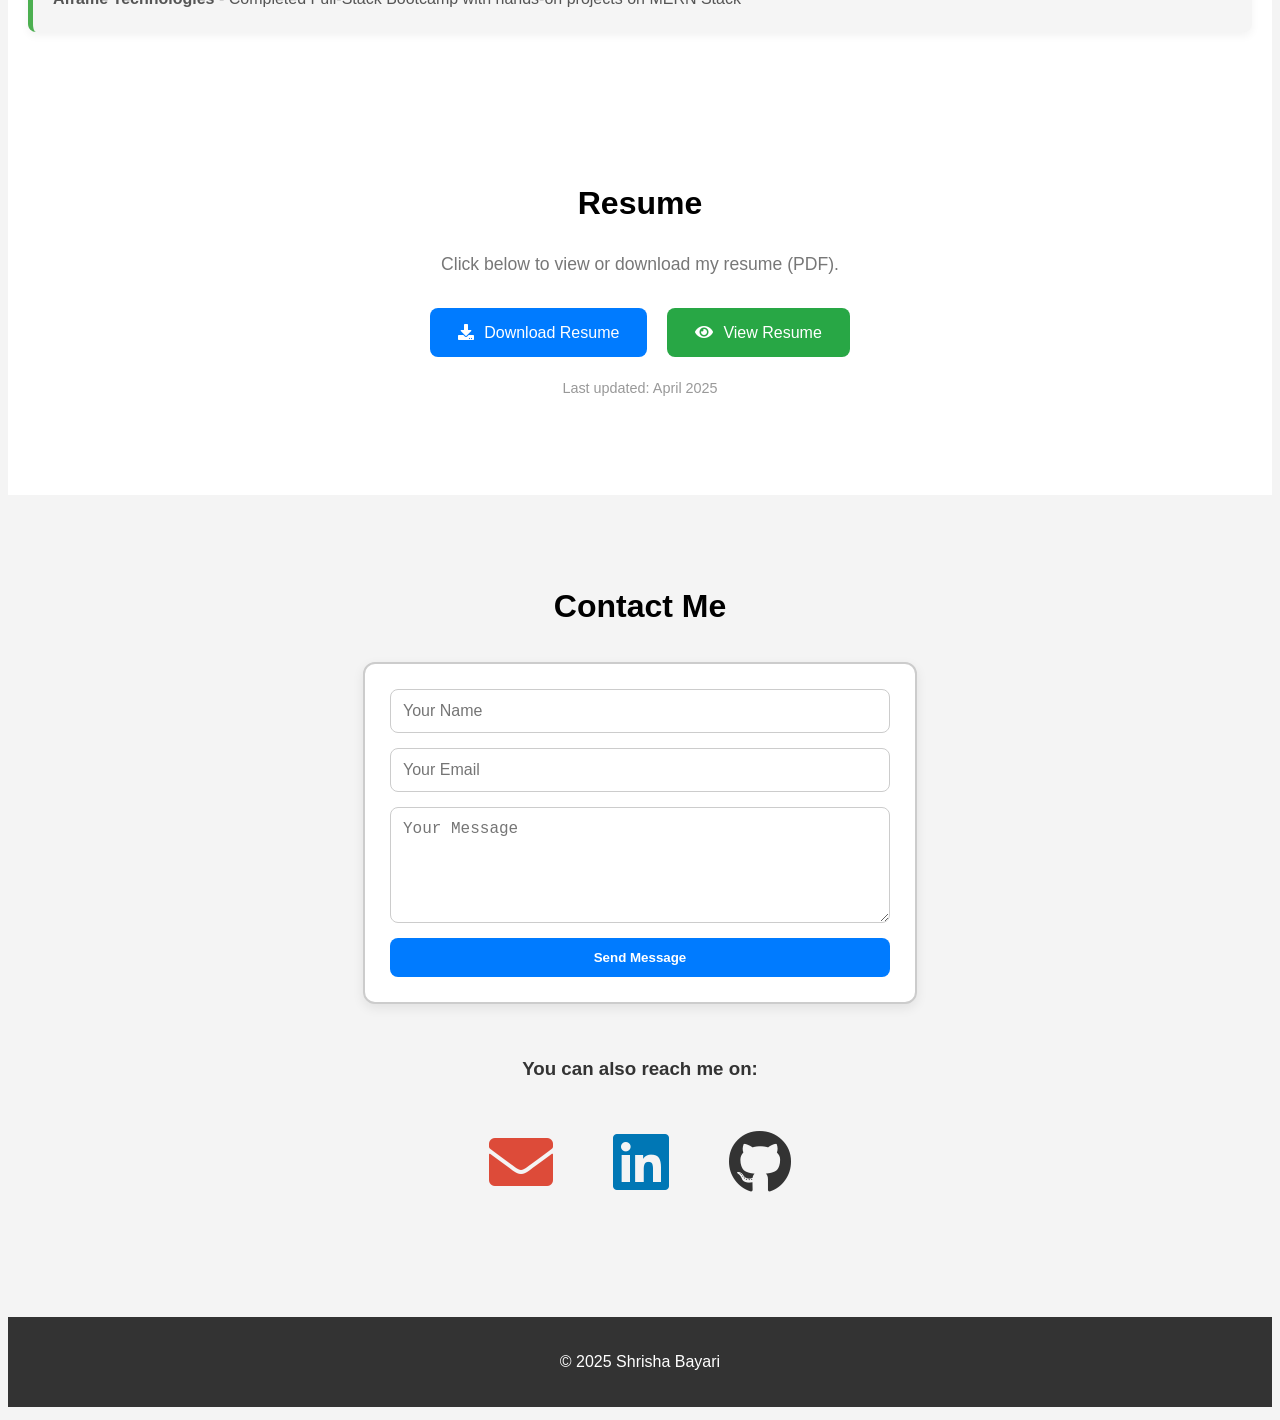
==== commit 90195428: "update" ====
--- a/index.html
+++ b/index.html
@@ -6,6 +6,7 @@
     <meta name="viewport" content="width=device-width, initial-scale=1.0">
     <meta name="description" content="Shrisha Bayari - Full Stack Developer Portfolio">
     <meta name="theme-color" content="#ffffff">
+    <meta name="robots" content="index, follow">
     <meta property="og:title" content="Shrisha Bayari | Portfolio">
     <meta property="og:description" content="A Full-Stack Developer passionate about building web apps.">
     <meta property="og:image" content="../shrisha-portfolio/assets/ShrishaBayari.jpg">
@@ -18,6 +19,7 @@
 
   <body>
     <div class="container">
+      <!-- Header / Navbar -->
       <header>
         <div class="nav-container">
           <div class="nav-left">
@@ -50,6 +52,7 @@
       </header>
       <button id="backToTop" title="Go to top">↑</button>
 
+      <!-- Hero / About Me Section -->
       <section id="hero">
         <div class="hero-grid">
           <div class="hero-center">
@@ -110,6 +113,7 @@
         </div>
       </section>
 
+      <!-- Skills Section -->
       <section id="skills" class="skills fade-in" data-delay="300">
         <h2  class="section-heading">Programming Languages</h2>
         <div class="skill">
@@ -158,6 +162,7 @@
         </div>
       </section>
 
+      <!-- Projects Section -->
       <section id="projects" class="projects fade-in fade-in-right" data-delay="200">
         <div class="projects-container">
           <h2 class="section-heading">🚀 Projects</h2>
@@ -270,6 +275,7 @@
         </div>
       </div>
       
+      <!-- Experience / Internships section -->
       <section id="experience" class="experience fade-in">
         <h2 class="section-heading">Internship Experience</h2>
         <div class="experience-item">
@@ -305,6 +311,7 @@
         </div>
       </section>
 
+      <!-- Education Section -->
       <section id="education" class="education fade-in">
         <h2 class="section-heading">🎓 Education</h2>
         <div class="eduItem">
@@ -321,20 +328,25 @@
         </div>
       </section>
 
+      <!-- Achievements Section -->
       <section id="achievements" class="achievements fade-in">
         <h2 class="section-heading">Achievements & Certifications</h2>
         <div class="achievement-list">
           <div class="achievement-item">
             <h3 class="achievements-h4">Full Stack Web Development</h3>
-            <p class="achievements-p">Udemy – Completed a 5-month course covering MERN Stack</p>
+            <p class="achievements-p"><strong>Mimo</strong> - Completed Mimo's comprehensive curriculum, gaining a strong foundation in HTML, CSS, JavaScript, React, Node.js, Express, and SQL</p>     
+          </div>
+          <div class="achievement-item">
+            <h3 class="achievements-h4">Full Stack Web Development</h3>
+            <p class="achievements-p"><strong>Udemy</strong> – Completed a 5-month course covering MERN Stack</p>
           </div>
           <div class="achievement-item">
             <h3 class="achievements-h4">AI & ChatGPT Internship</h3>
-            <p class="achievements-p">Pantech Solutions - 1-month internship focused on AI tools and prompt engineering</p>
+            <p class="achievements-p"><strong>Pantech Solutions</strong> - 1-month internship focused on AI tools and prompt engineering</p>
           </div>
           <div class="achievement-item">
             <h3 class="achievements-h4">Full-Stack Mastery</h3>
-            <p class="achievements-p">Aframe Technologies - Completed Full-Stack Bootcamp with hands-on projects on MERN Stack
+            <p class="achievements-p"><strong>Aframe Technologies</strong> - Completed Full-Stack Bootcamp with hands-on projects on MERN Stack
             </p>
           </div>
         </div>
@@ -357,6 +369,7 @@
         </div>
       </section>
 
+      <!-- Contact Section -->
       <section id="contact" class="contact fade-in">
         <h2 class="section-heading">Contact Me</h2>
         <form action="https://formspree.io/f/xblgewvr" method="POST" class="contact-form">
@@ -381,6 +394,7 @@
         </div>
       </section>
       
+      <!-- Footer -->
       <footer>
         <p>© 2025 Shrisha Bayari</p>
       </footer>
--- a/style.css
+++ b/style.css
@@ -1,4 +1,3 @@
-/* Base Styles */
 .container {
   width: 100%;
 }
@@ -249,6 +248,25 @@
   color: #333;
 }
 
+#backToTop {
+  position: fixed;
+  bottom: 20px;
+  right: 20px;
+  background-color: #007bff;
+  color: white;
+  border: none;
+  padding: 10px 14px;
+  border-radius: 5px;
+  cursor: pointer;
+  font-size: 20px;
+  display: none; /* Hidden by default */
+  z-index: 999;
+}
+
+#backToTop:hover {
+  background-color: #0056b3;
+}
+
 /* Skills Section */
 #skills {
   padding: 2rem;
@@ -319,11 +337,13 @@
 
 /* Projects Section */
 #projects {
-  padding: 2rem;
+  padding: 2rem 1rem;
 }
 
 .projects-container {
-  padding: 20px;
+  width: 100%;
+  padding: 0;
+  text-align: center;
 }
 
 .project-grid {
@@ -374,10 +394,10 @@
 .thumbnail-content img {
   width: 100%;
   height: 360px;
+  border-radius: 8px;
+  margin-top: 10px;
   object-fit: cover;
   border: 1px solid #ddd;
-  border-radius: 8px;
-  margin-top: 10px;
   transition: transform 0.3s ease;
 }
 
@@ -407,7 +427,7 @@
   margin: 5% auto;
   padding: 20px;
   border-radius: 8px;
-  width: 90%;
+  width: 90%; /* Adjust for smaller screens */
   max-width: 900px;
   position: relative;
 }
@@ -427,8 +447,7 @@
 .column.image-carousel,
 .column.carousel {
   flex: 1;
-  min-width: 500px;
-}
+  min-width: 500px;}
 
 .modal-body .description ul {
   list-style-type: disc;
@@ -449,7 +468,7 @@
   position: relative;
   width: 100%;
   max-width: 500px;
-  height: 300px;
+  height: auto; /* Make carousel height responsive */
   overflow: hidden;
   margin: 0 auto;
   border: 2px solid #ddd;
@@ -466,8 +485,8 @@
 
 .slide {
   width: 100%;
-  height: 100%;
-  object-fit: cover;
+  height: auto; /* Make slide image height responsive */
+  object-fit: contain;
   display: none;
   border-radius: 5px;
 }
@@ -700,7 +719,6 @@
   margin-top: 50px;
 }
 
-/* Social Icons Container */
 .social-icons {
   display: flex;
   justify-content: center;
@@ -710,21 +728,18 @@
   padding: 0;
 }
 
-/* Base Icon Styles */
 .icon-links {
   font-size: 4rem;
-  color: #333; /* Default color */
+  color: #333;
   transition: color 0.3s ease, transform 0.3s ease;
-  padding: 10px; /* Better click area */
+  padding: 10px;
   border-radius: 50%;
 }
 
-/* Hover Effects */
 .icon-links:hover {
   transform: scale(1.2);
 }
 
-/* Individual Platform Colors */
 .email-icons i {
   color: #dd4b39;
 }
@@ -817,18 +832,19 @@
   color: #fff;
 }
 
-body.dark .project-grid h3,
-body.dark .project-grid p {
-  color: #fff;
-}
-
 body.dark .modal-content {
   background-color: #1e1e1e;
   border: 1px solid #fff;
 }
 
+body.dark .project-grid h2,
+body.dark .project-grid p {
+  color: #fff;
+}
+
 body.dark .project-thumbnail {
   border: 1px solid #fff;
+  background-color: #1e1e1e;
 }
 
 body.dark .carousel-container {
@@ -838,6 +854,7 @@
 body.dark .carousel-slide {
   background-color: #1e1e1e;
 }
+
 body.dark .close-btn {
   color: #fff;
 }
@@ -969,69 +986,54 @@
     padding: 8px 12px;
   }
 
-  .Modal{
-    width: 500px;
-  }
-  
+  .Modal {
+    width: 95%; /* Make modal take up more width on smaller screens */
+    margin: 10% auto; /* Adjust top margin */
+  }
+
   .carousel-container {
-    height: 260px;
-    width: 400px;
-    margin-left: 15px;
+    height: auto; /* Adjust height based on content */
+    width: 100%; /* Take full width */
+    margin-left: 0; /* Reset margin */
   }
 
   .thumbnail-content img,
   .carousel-slide .slide {
-    height: 260px;
+    height: auto; /* Adjust height based on content */
   }
 
   #projects {
-    padding: 2rem 1rem;
-  }
-
-  .projects-container {
-    width: 100%;
-    padding: 0;
-    text-align: center;
+    padding: 2rem 0.5rem; /* Adjust padding */
   }
 
   .project-thumbnail {
-    display: flex;
-    flex-direction: column;
-    align-items: center;
-    margin-bottom: 2rem;
-    padding: 1rem;
-    background-color: var(--card-bg);
-    border-radius: 12px;
-    box-shadow: 0 2px 10px rgba(0, 0, 0, 0.1);
+    margin-bottom: 1.5rem; /* Adjust margin */
+    padding: 0.5rem; /* Adjust padding */
   }
 
   .thumbnail-content img {
-    width: 100%;
-    height: auto;
-    max-width: 350px;
-    border-radius: 8px;
-    margin-bottom: 1rem;
+    max-width: 100%; /* Ensure image fits within thumbnail */
+    margin-bottom: 0.5rem; /* Adjust margin */
   }
 
   .thumbnail-content h2 {
-    font-size: 1.3rem;
-    margin: -1rem 0rem;
-    padding: 0rem;
+    font-size: 1.1rem; /* Adjust font size */
+    margin: -0.5rem 0rem; /* Adjust margin */
   }
 
   .thumbnail-content p {
-    font-size: 1rem;
-    margin: -1rem 0rem;
-    padding: 0 0.1rem;
+    font-size: 0.9rem; /* Adjust font size */
+    margin: -0.5rem 0rem; /* Adjust margin */
+    padding: 0 0.2rem; /* Adjust padding */
   }
 
   .icon-links {
-    font-size: 3rem;
-    padding: 8px;
+    font-size: 2.5rem; /* Adjust icon size */
+    padding: 6px; /* Adjust padding */
   }
 
   .social-icons {
-    gap: 25px;
+    gap: 15px; /* Adjust gap */
   }
 
   .resume-section {
@@ -1059,6 +1061,23 @@
   .last-updated {
     font-size: 0.8rem;
   }
+
+  .modal-row {
+    flex-direction: column; /* Stack columns on smaller screens */
+  }
+
+  .column.description,
+  .column.image-carousel,
+  .column.carousel {
+    min-width: auto; /* Allow columns to take full width */
+    width: 100%;
+  }
+
+  .carousel-container {
+    max-width: 100%; /* Ensure carousel fits within modal */
+    margin-left: auto;
+    margin-right: auto;
+  }
 }
 
 @media (min-width: 769px) {
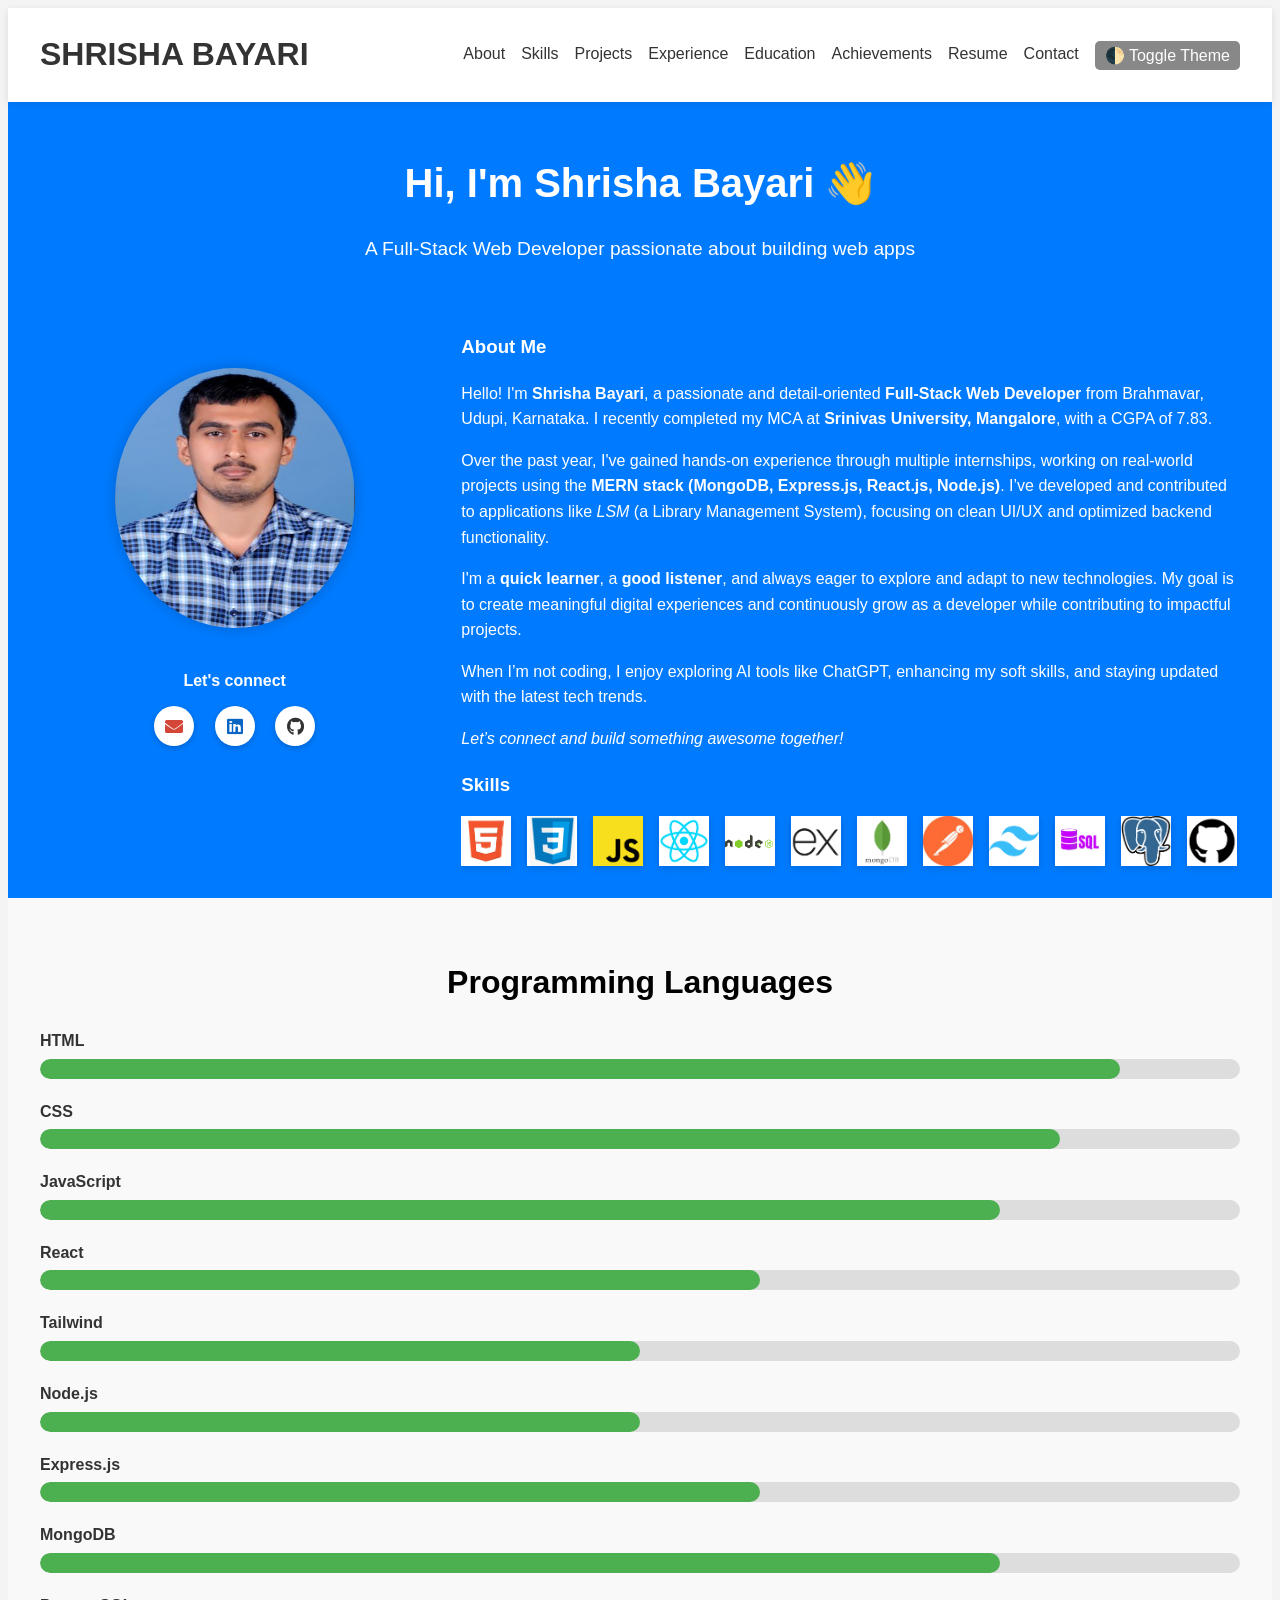
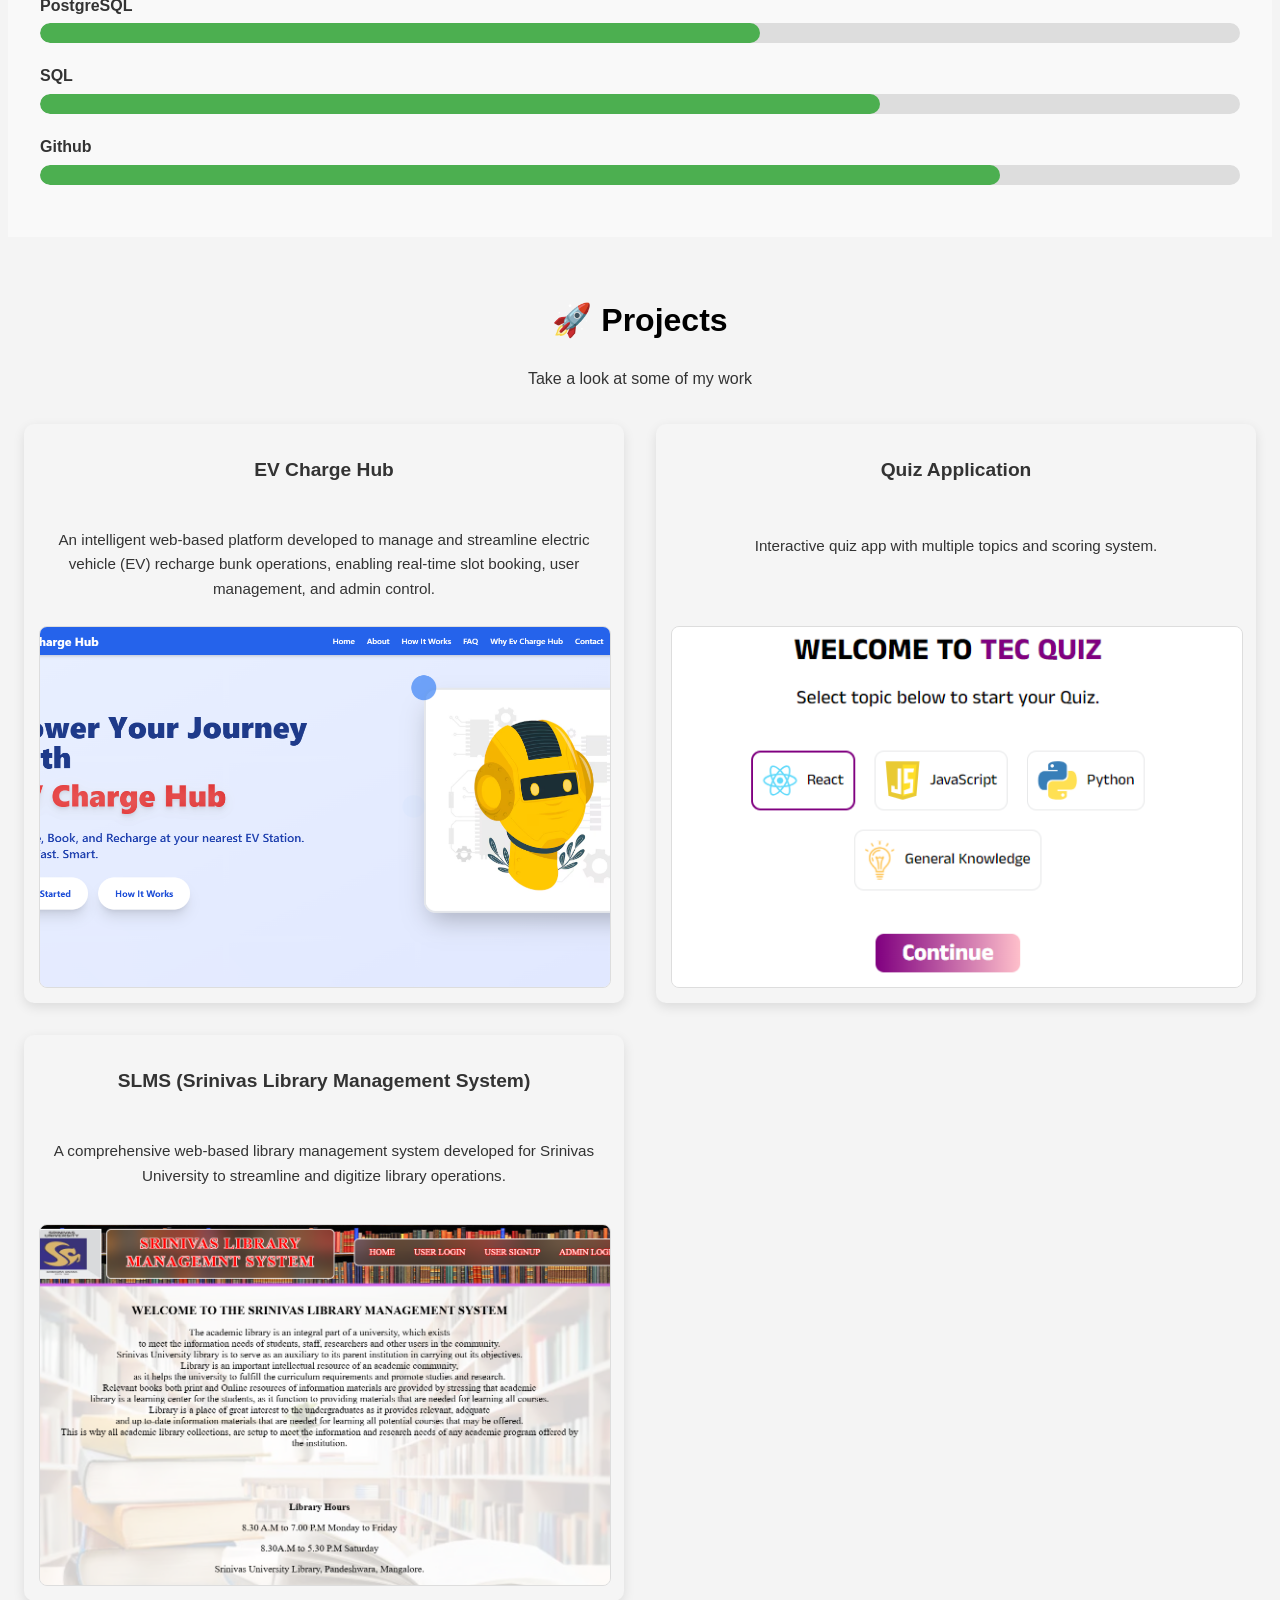
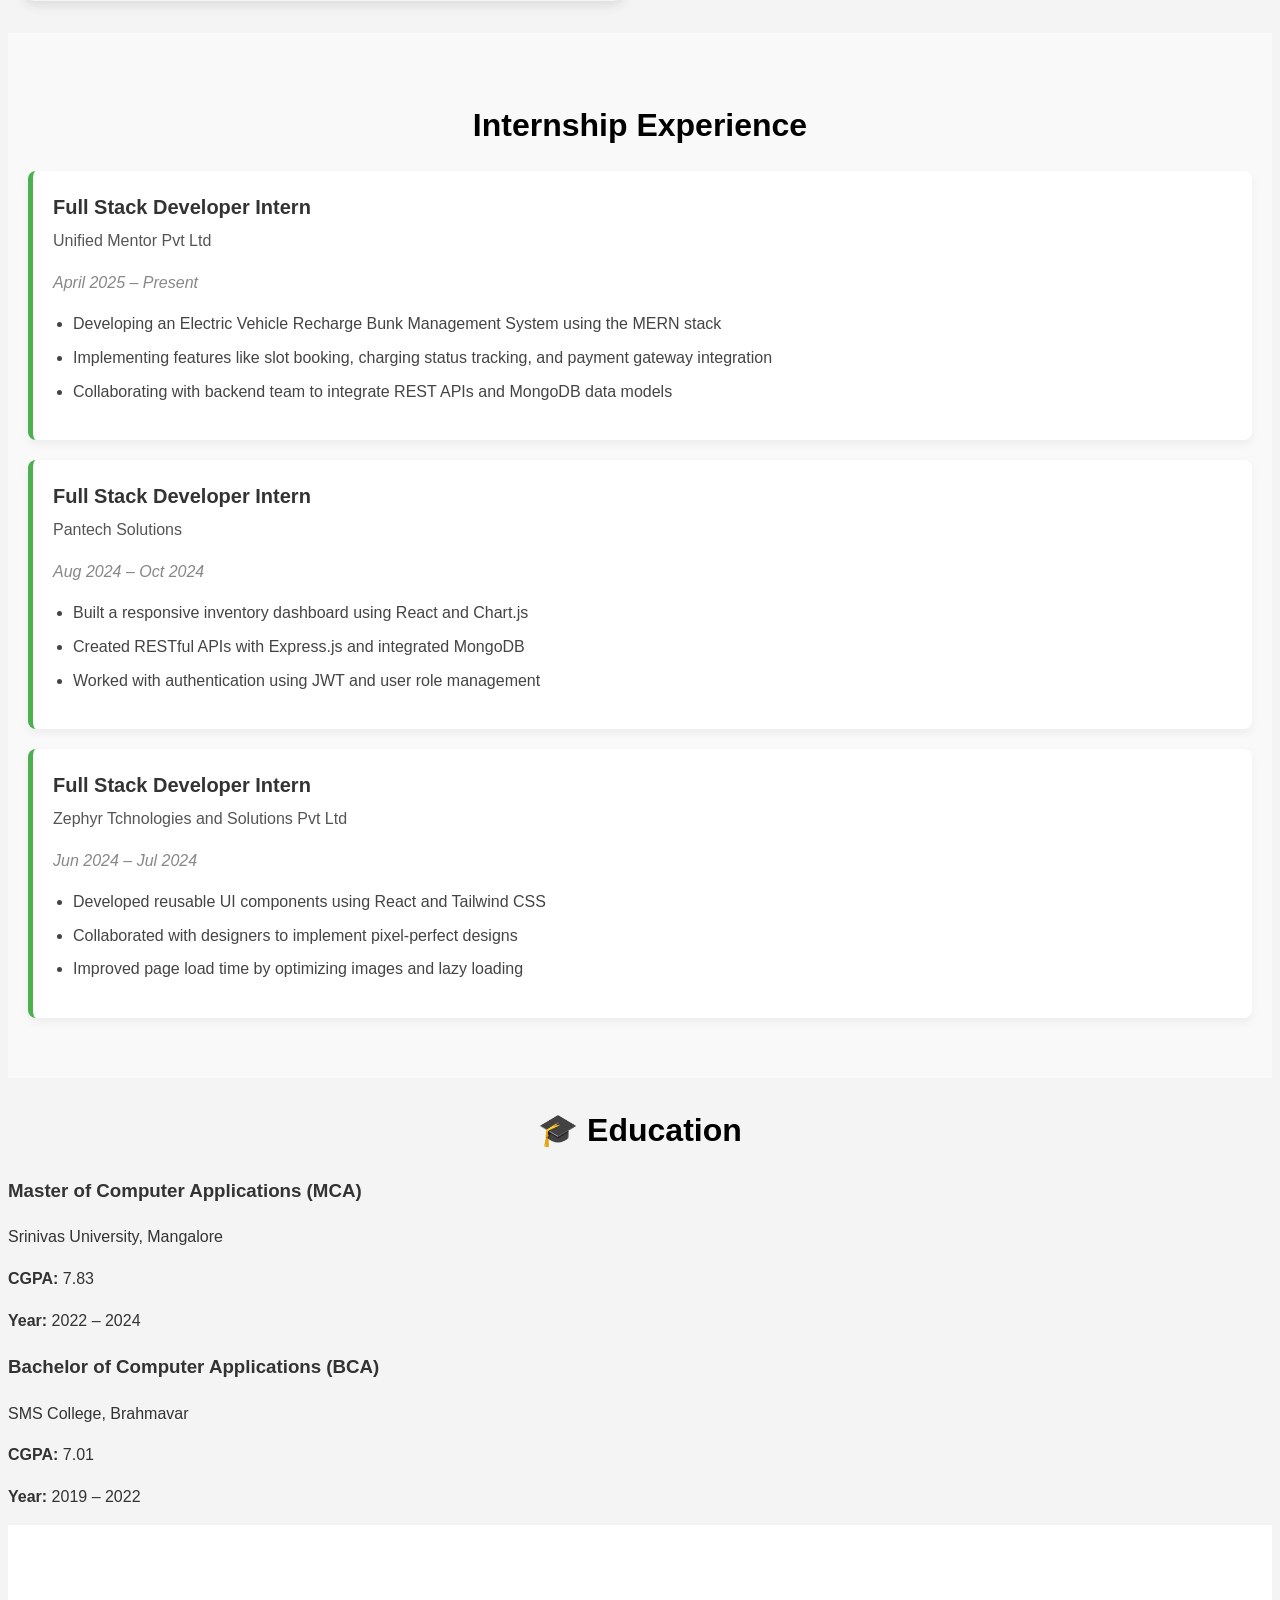
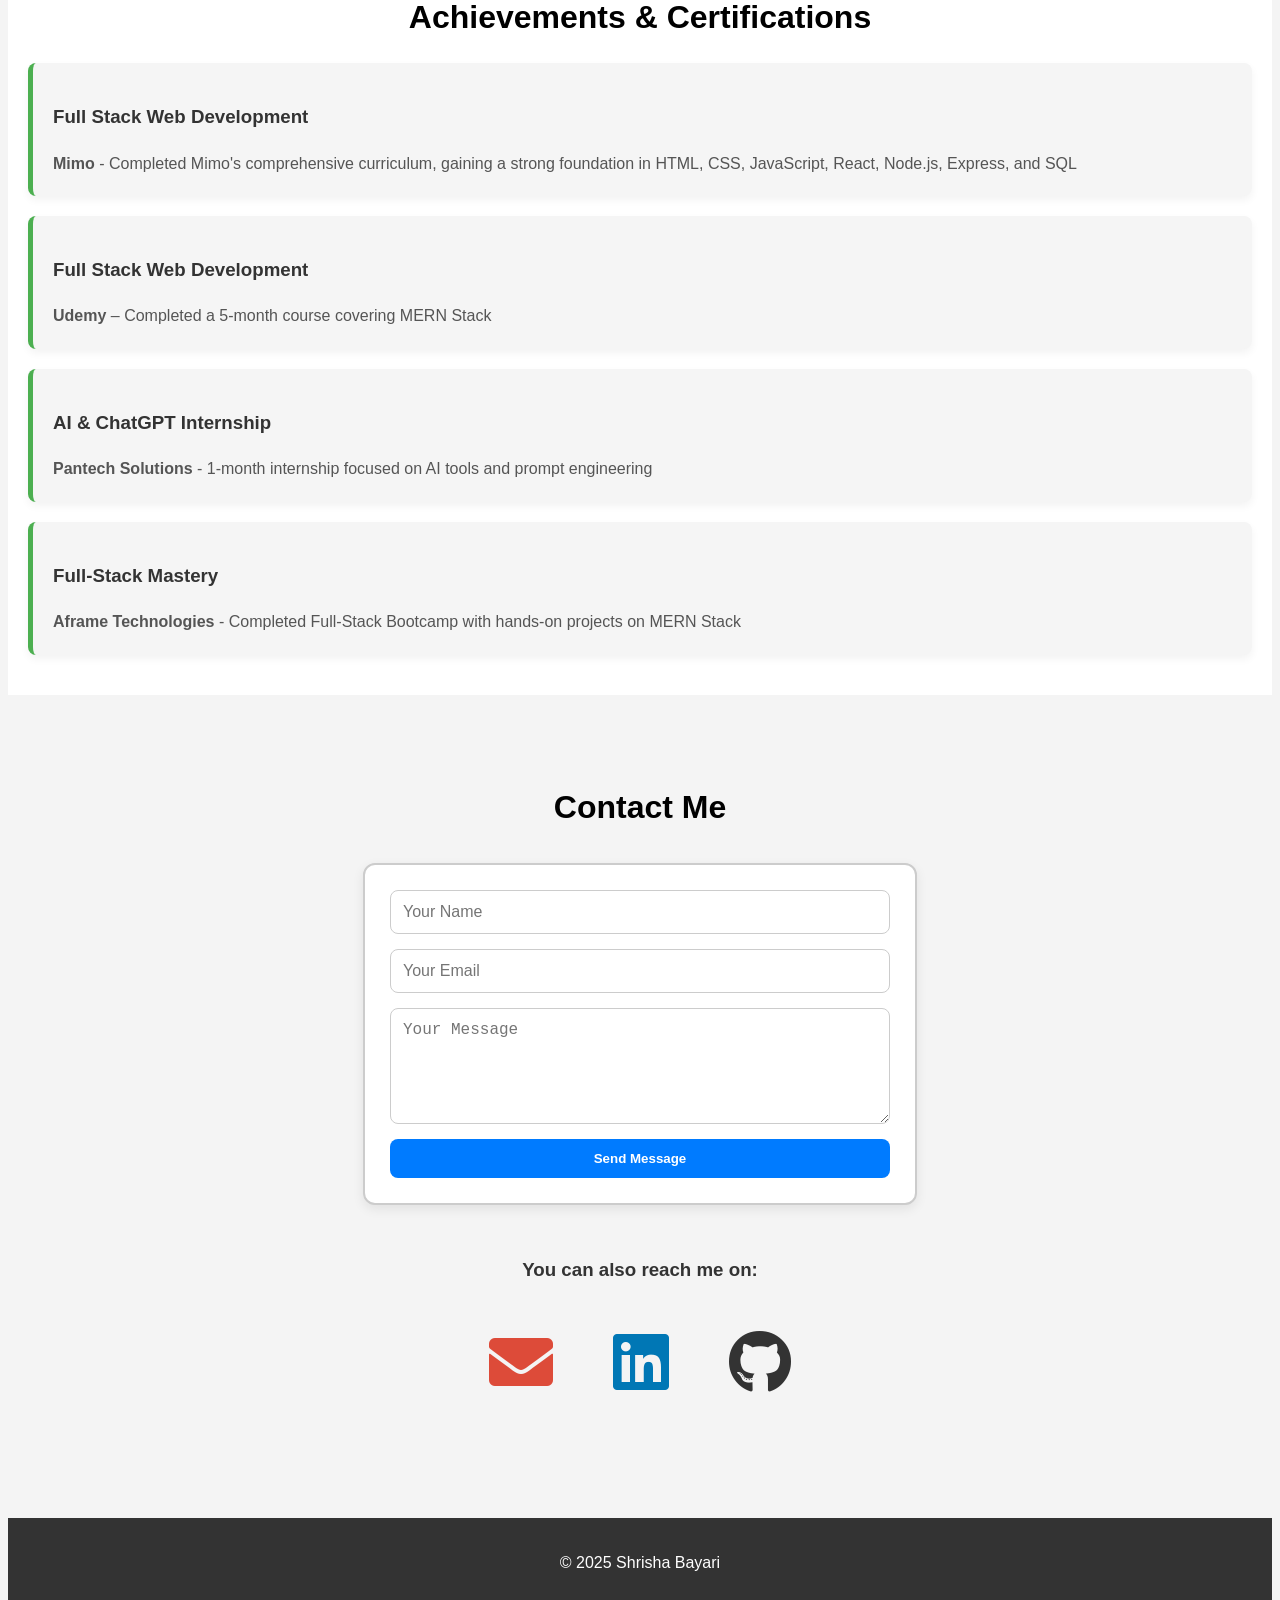
==== commit 1bd341a5: "added" ====
--- a/index.html
+++ b/index.html
@@ -169,25 +169,74 @@
           <p>Take a look at some of my work</p>
       
           <div class="project-grid">
+             <div class="project-thumbnail">
+              <div class="thumbnail-content">
+                <h2>EV Charge Hub</h2>
+                <p>An intelligent web-based platform developed to manage and streamline electric vehicle (EV) recharge bunk operations, enabling real-time slot booking, user management, and admin control.</p>
+                <img src="assets/p1.png" alt="Ev Application screenshot" class="clickable-image" data-modal-target="#projectModal1" />
+              </div>
+            </div>
             <div class="project-thumbnail">
               <div class="thumbnail-content">
                 <h2>Quiz Application</h2>
                 <p>Interactive quiz app with multiple topics and scoring system.</p>
-                <img src="assets/p11.png" alt="Quiz Application screenshot" class="clickable-image" data-modal-target="#projectModal1" />
+                <img src="assets/p11.png" alt="Quiz Application screenshot" class="clickable-image" data-modal-target="#projectModal2" />
               </div>
             </div>
             <div class="project-thumbnail">
               <div class="thumbnail-content">
                 <h2>SLMS (Srinivas Library Management System)</h2>
                 <p>A comprehensive web-based library management system developed for Srinivas University to streamline and digitize library operations.</p>
-                <img src="assets/p21.png" alt="SLMS screenshot" class="clickable-image" data-modal-target="#projectModal2" />
+                <img src="assets/p21.png" alt="SLMS screenshot" class="clickable-image" data-modal-target="#projectModal3" />
               </div>
             </div>            
           </div>
         </div>
-      </section>      
+      </section>  
 
       <div id="projectModal1" class="Modal">
+        <div class="modal-content">
+          <span class="close">&times;</span>
+          <h2>EV Charge Hub</h2>
+          <hr>
+          <div class="modal-body">
+            <p><strong>Short Project Overview:</strong> EV Charge Hub is a smart web-based application designed to efficiently manage electric vehicle (EV) recharge stations. The platform allows users to locate nearby recharge bunks, book time slots in real-time, and manage their appointments. Admins and station managers can oversee bookings, update slot availability, and analyze performance through intuitive dashboards.</p>
+
+            <div class="modal-row">
+              <div class="column description">
+                <h3>Project Details</h3>
+                <ul>
+                  <li>EV Bunk search and Google Maps location display</li>
+                  <li>Time-slot-based recharge booking with rescheduling and cancellation</li>
+                  <li>Admin panel to manage users, bunks, and bookings</li>
+                  <li>Dynamic slot availability based on date and time</li>
+                  <li>Booking status update (Pending, Confirmed, Cancelled)</li>
+                  <li>JWT-based authentication for user and admin roles</li>
+                  <li>Mobile-first responsive UI with real-time feedback</li>
+                </ul>
+              </div>
+              <div class="column image-carousel">
+                <div class="carousel-container">
+                  <div class="carousel-slide">
+                    <img src="assets/p1.png" alt="EV Charge Hub Home" class="slide active" />
+                    <img src="assets/p2.png" alt="Booking page" class="slide" />
+                    <img src="assets/p3.png" alt="User dashboard" class="slide" />
+                    <img src="assets/p4.png" alt="Admin Panel" class="slide" />
+                    <img src="assets/p5.png" alt="Slot availability" class="slide" />
+                    <img src="assets/p6.png" alt="Booking History" class="slide" />
+                    <img src="assets/p7.png" alt="Slot availability" class="slide" />
+                    <img src="assets/p8.png" alt="Booking History" class="slide" />
+                  </div>
+                  <a class="prev" aria-label="Previous slide">&#10094;</a>
+                  <a class="next" aria-label="Next slide">&#10095;</a>
+                </div>
+              </div>
+            </div>
+          </div>
+        </div>
+      </div>    
+
+      <div id="projectModal2" class="Modal">
         <div class="modal-content">
           <span class="close">&times;</span>
           <h2>Quiz Application</h2>
@@ -223,7 +272,7 @@
         </div>
       </div>
 
-      <div id="projectModal2" class="Modal">
+      <div id="projectModal3" class="Modal">
         <div class="modal-content">
           <span class="close">&times;</span>
           <h2>SLMS (Srinivas Library Management System)</h2>
@@ -234,15 +283,6 @@
             <div class="modal-row">
               <div class="column description">
                 <h3>Project Details</h3>
-                <ul>
-                  <li><strong>Platform:</strong> Web-Based Application (MERN Stack)</li>
-                  <li><strong>Frontend:</strong> React.js, HTML5, CSS3, JavaScript, Material UI</li>
-                  <li><strong>Backend:</strong> Node.js, Express.js</li>
-                  <li><strong>Database:</strong> MongoDB (via Mongoose)</li>
-                  <li><strong>APIs:</strong> RESTful APIs with secure authentication</li>
-                  <li><strong>Libraries/Tools:</strong> Axios, Font Awesome, Cloudinary</li>
-                </ul>
-                <h4>Key Functionalities</h4>
                 <ul>
                   <li>Secure login/logout for admins and students</li>
                   <li>Admin Dashboard with total stats and quick actions</li>
@@ -349,23 +389,6 @@
             <p class="achievements-p"><strong>Aframe Technologies</strong> - Completed Full-Stack Bootcamp with hands-on projects on MERN Stack
             </p>
           </div>
-        </div>
-      </section>
-
-      <!-- Resume Section -->
-      <section id="resume" class="resume-section">
-        <div class="container">
-          <h2 class="section-heading">Resume</h2>
-          <p class="section-subtitle">Click below to view or download my resume (PDF).</p>
-          <div class="resume-actions">
-            <a href="assets/ShrishaBayariCV.pdf" download class="btn download-btn">
-              <i class="fas fa-download"></i> Download Resume
-            </a>
-            <a href="assets/ShrishaBayariCV.pdf" target="_blank" class="btn view-btn">
-              <i class="fas fa-eye"></i> View Resume
-            </a>
-          </div>
-          <p class="last-updated">Last updated: <span>April 2025</span></p>
         </div>
       </section>
 
--- a/style.css
+++ b/style.css
@@ -348,9 +348,16 @@
 
 .project-grid {
   display: grid;
-  grid-template-columns: repeat(auto-fit, minmax(300px, 1fr)); /* Responsive grid */
-  gap: 20px;
-  margin-top: 20px;
+  grid-template-columns: repeat(1, 1fr); /* default: 1 column */
+  gap: 2rem;
+  margin-top: 2rem;
+}
+
+/* 2 columns on medium to large screens */
+@media (min-width: 768px) {
+  .project-grid {
+    grid-template-columns: repeat(2, 1fr);
+  }
 }
 
 .project-thumbnail {
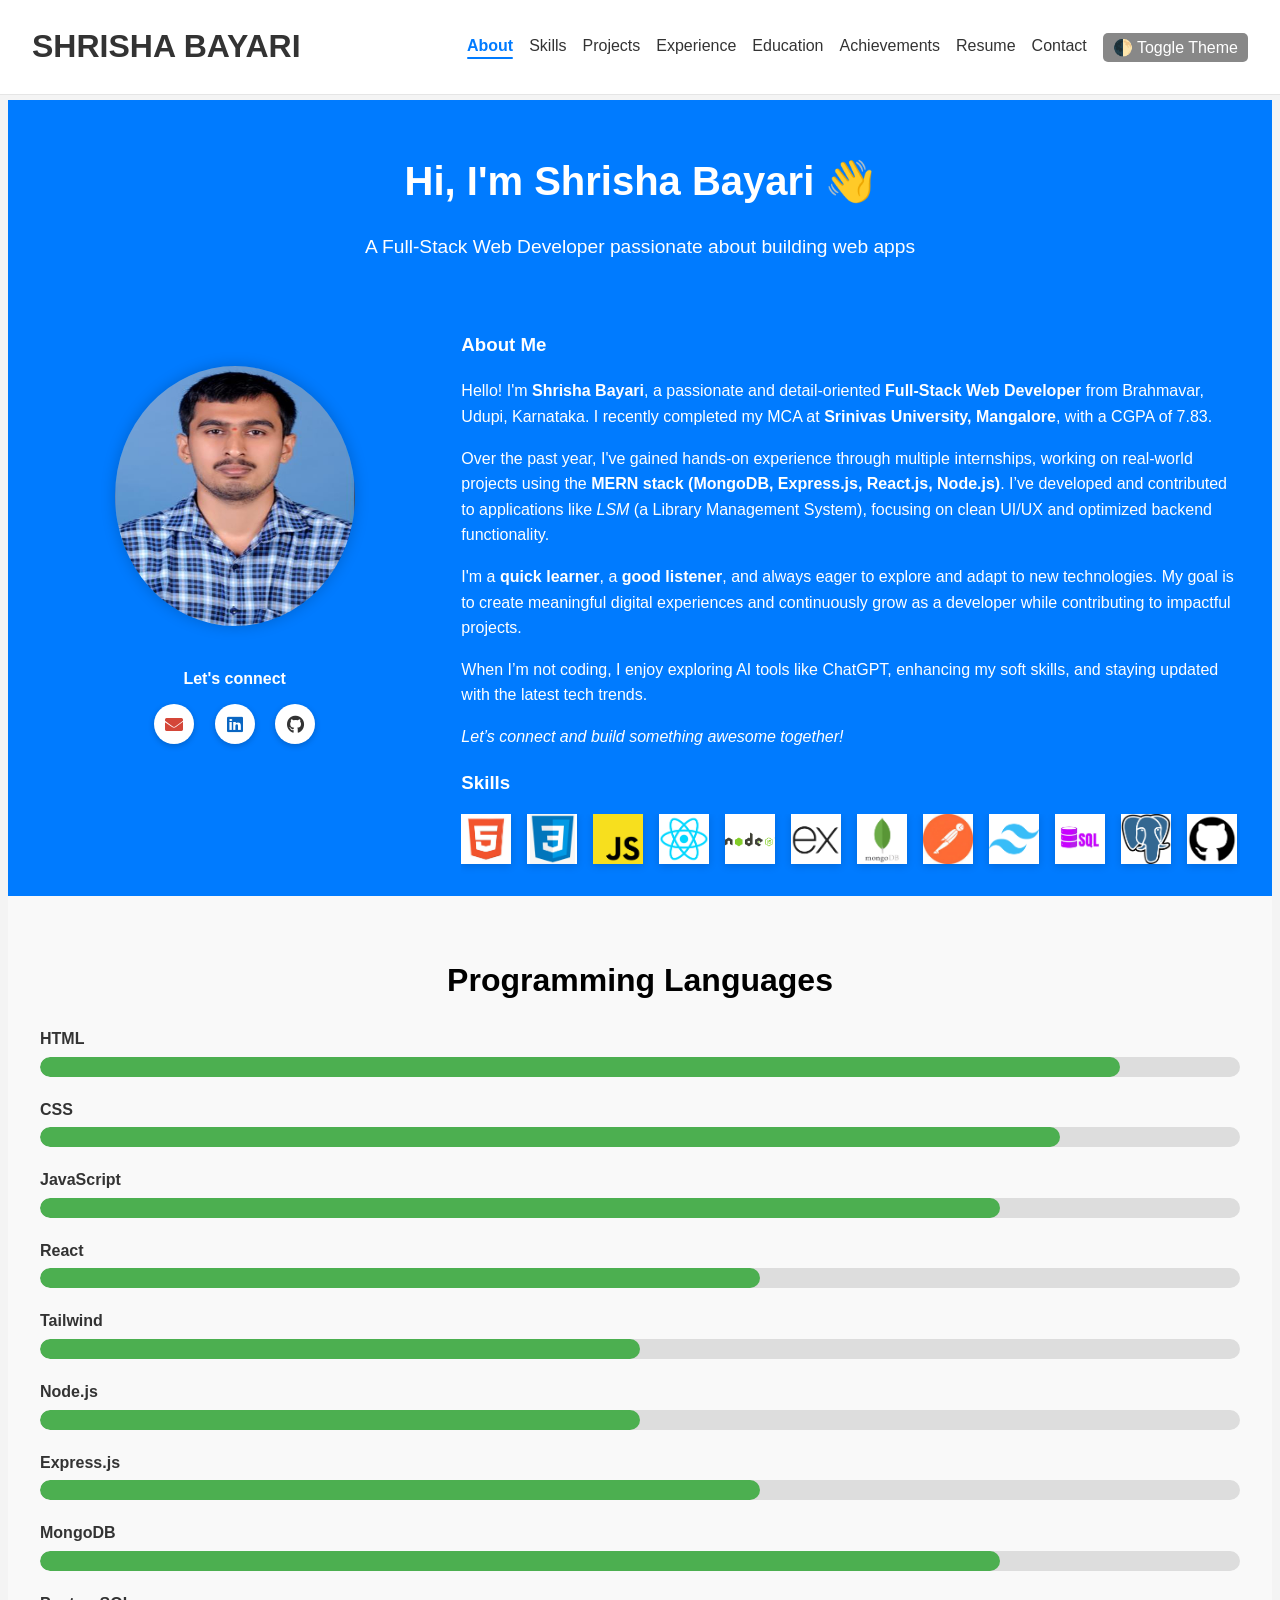
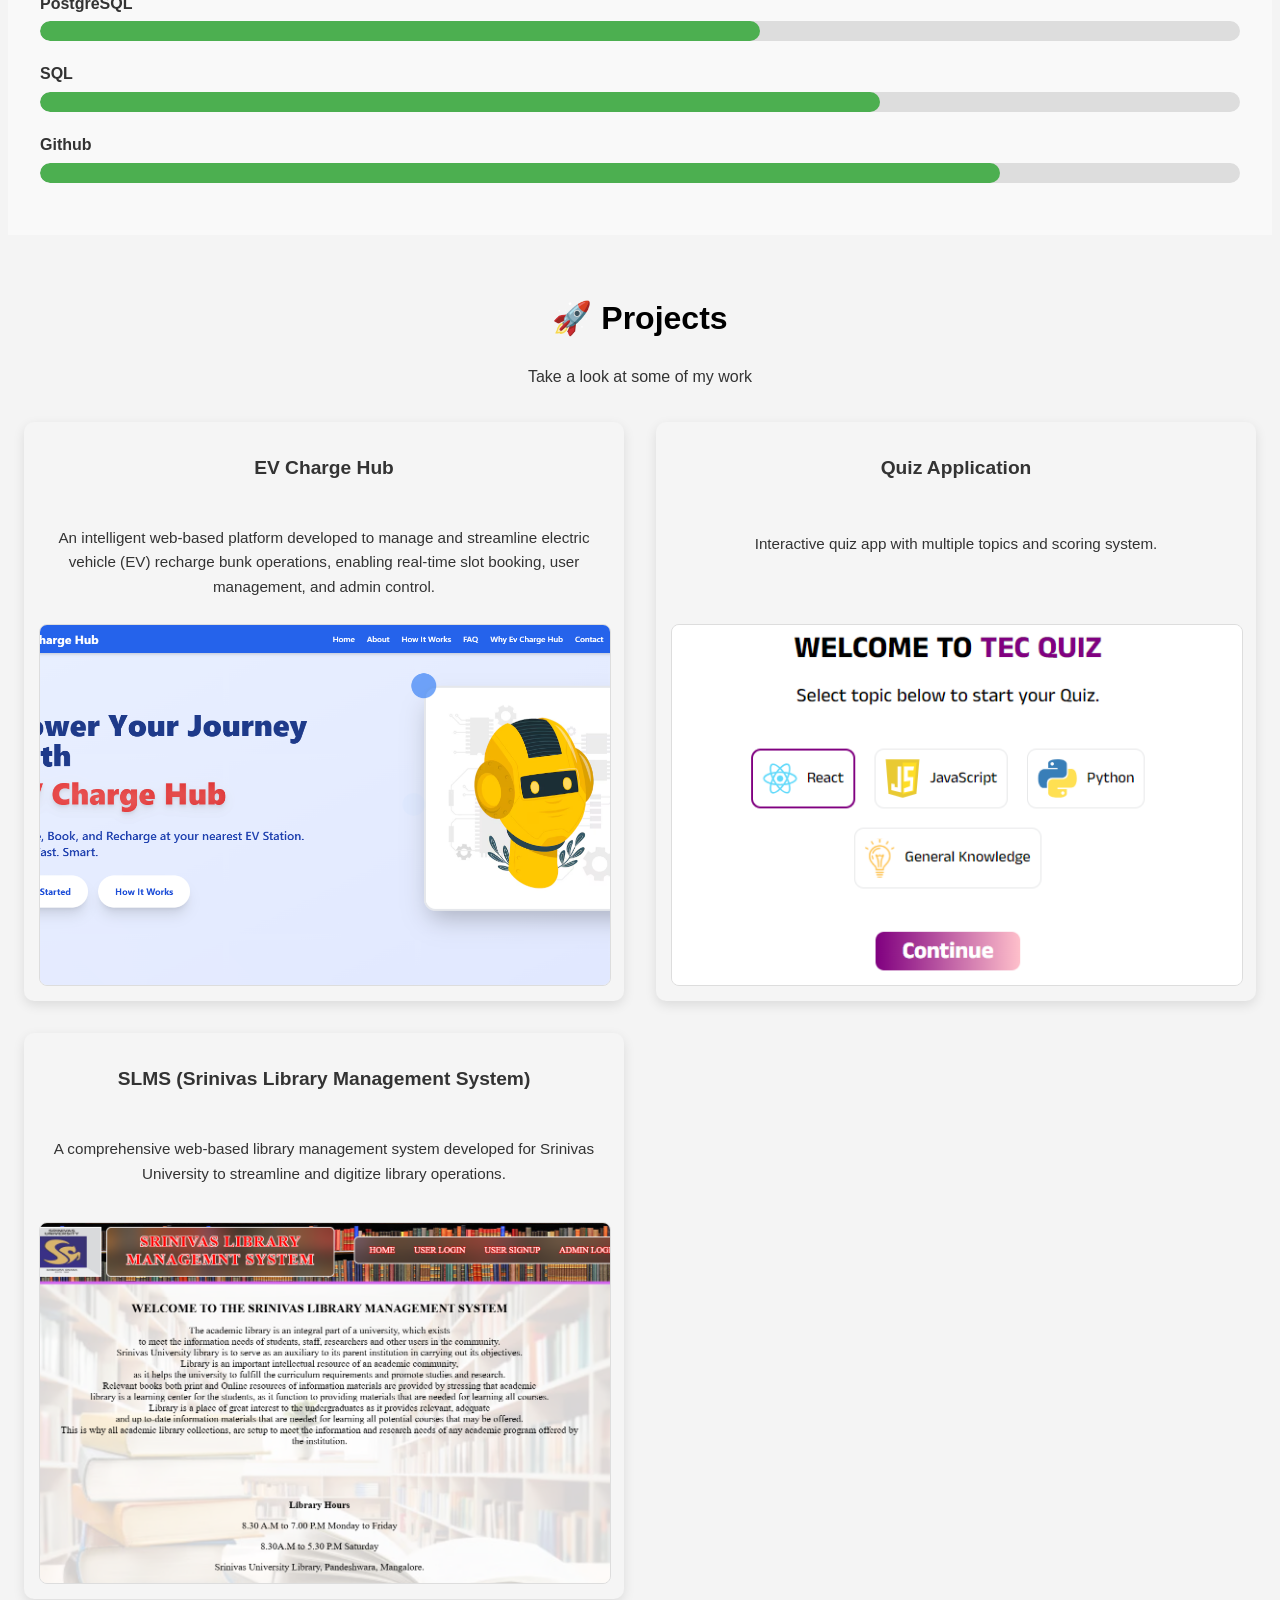
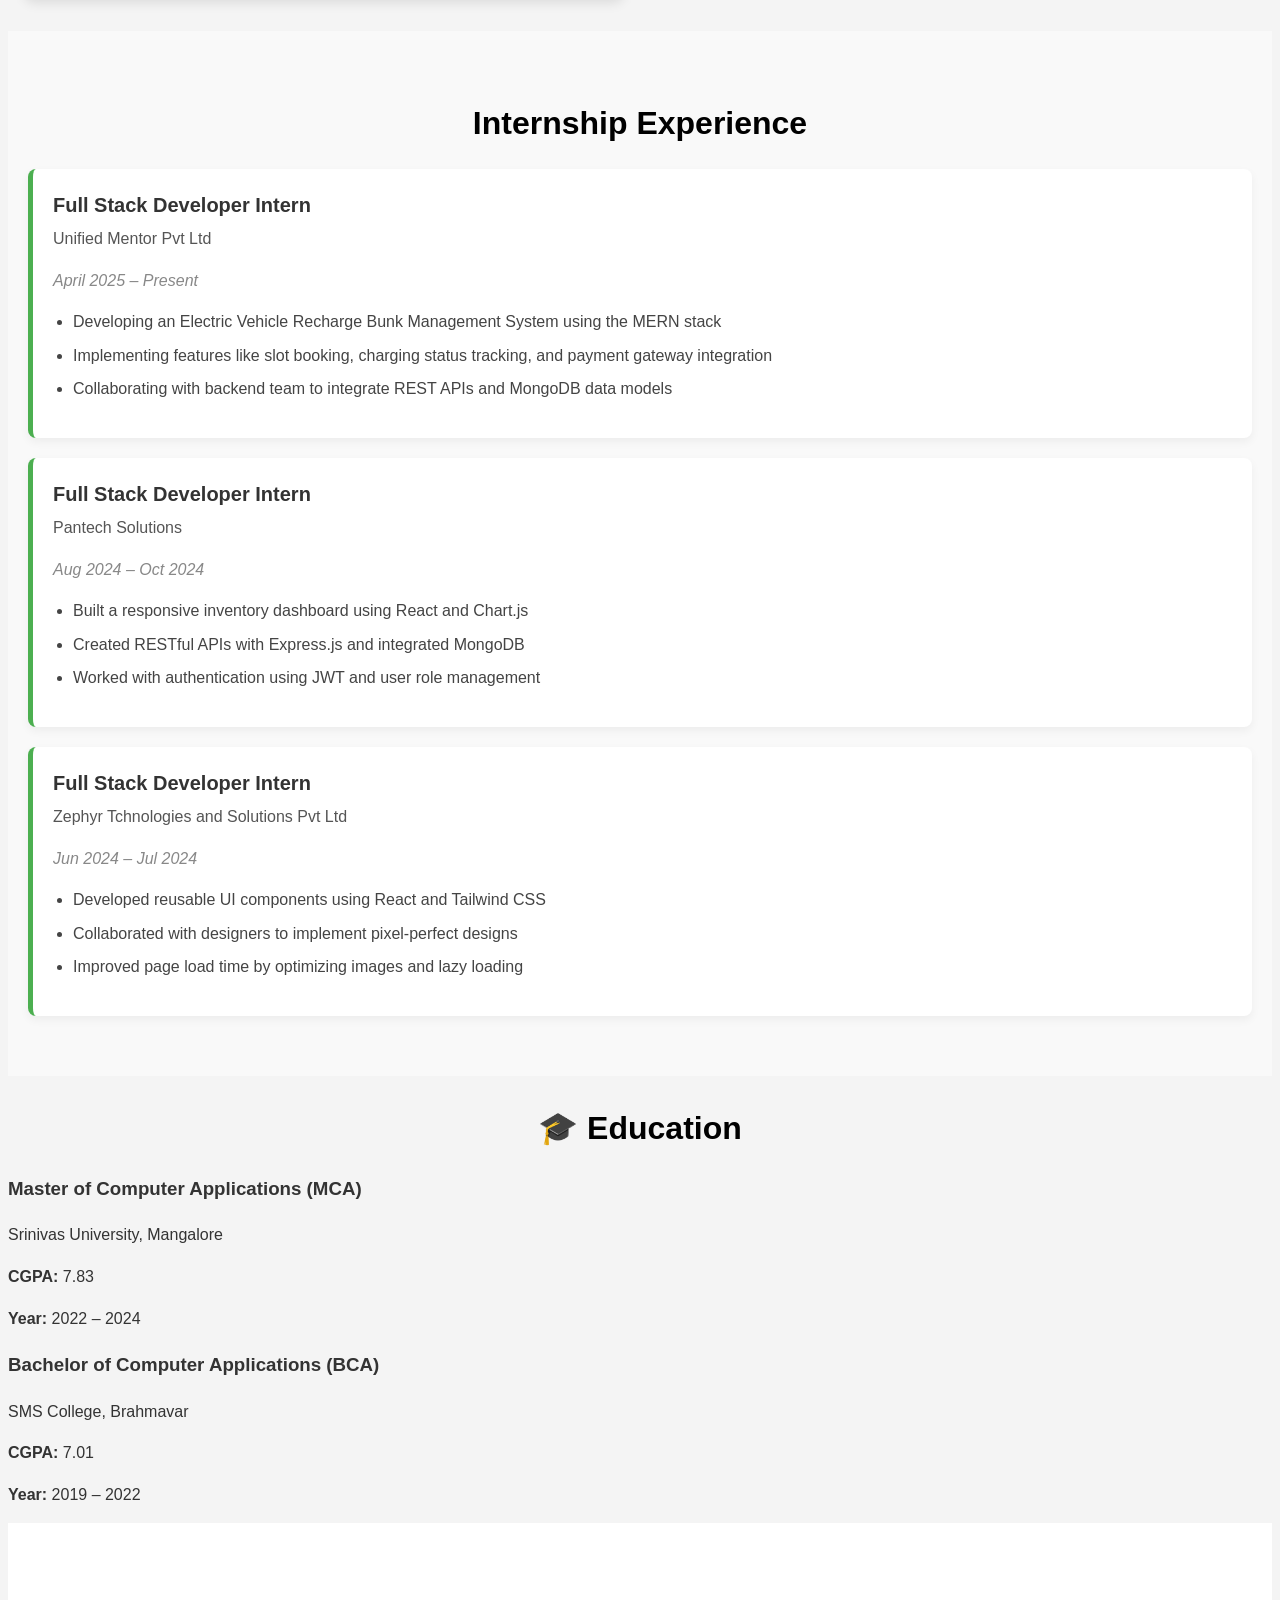
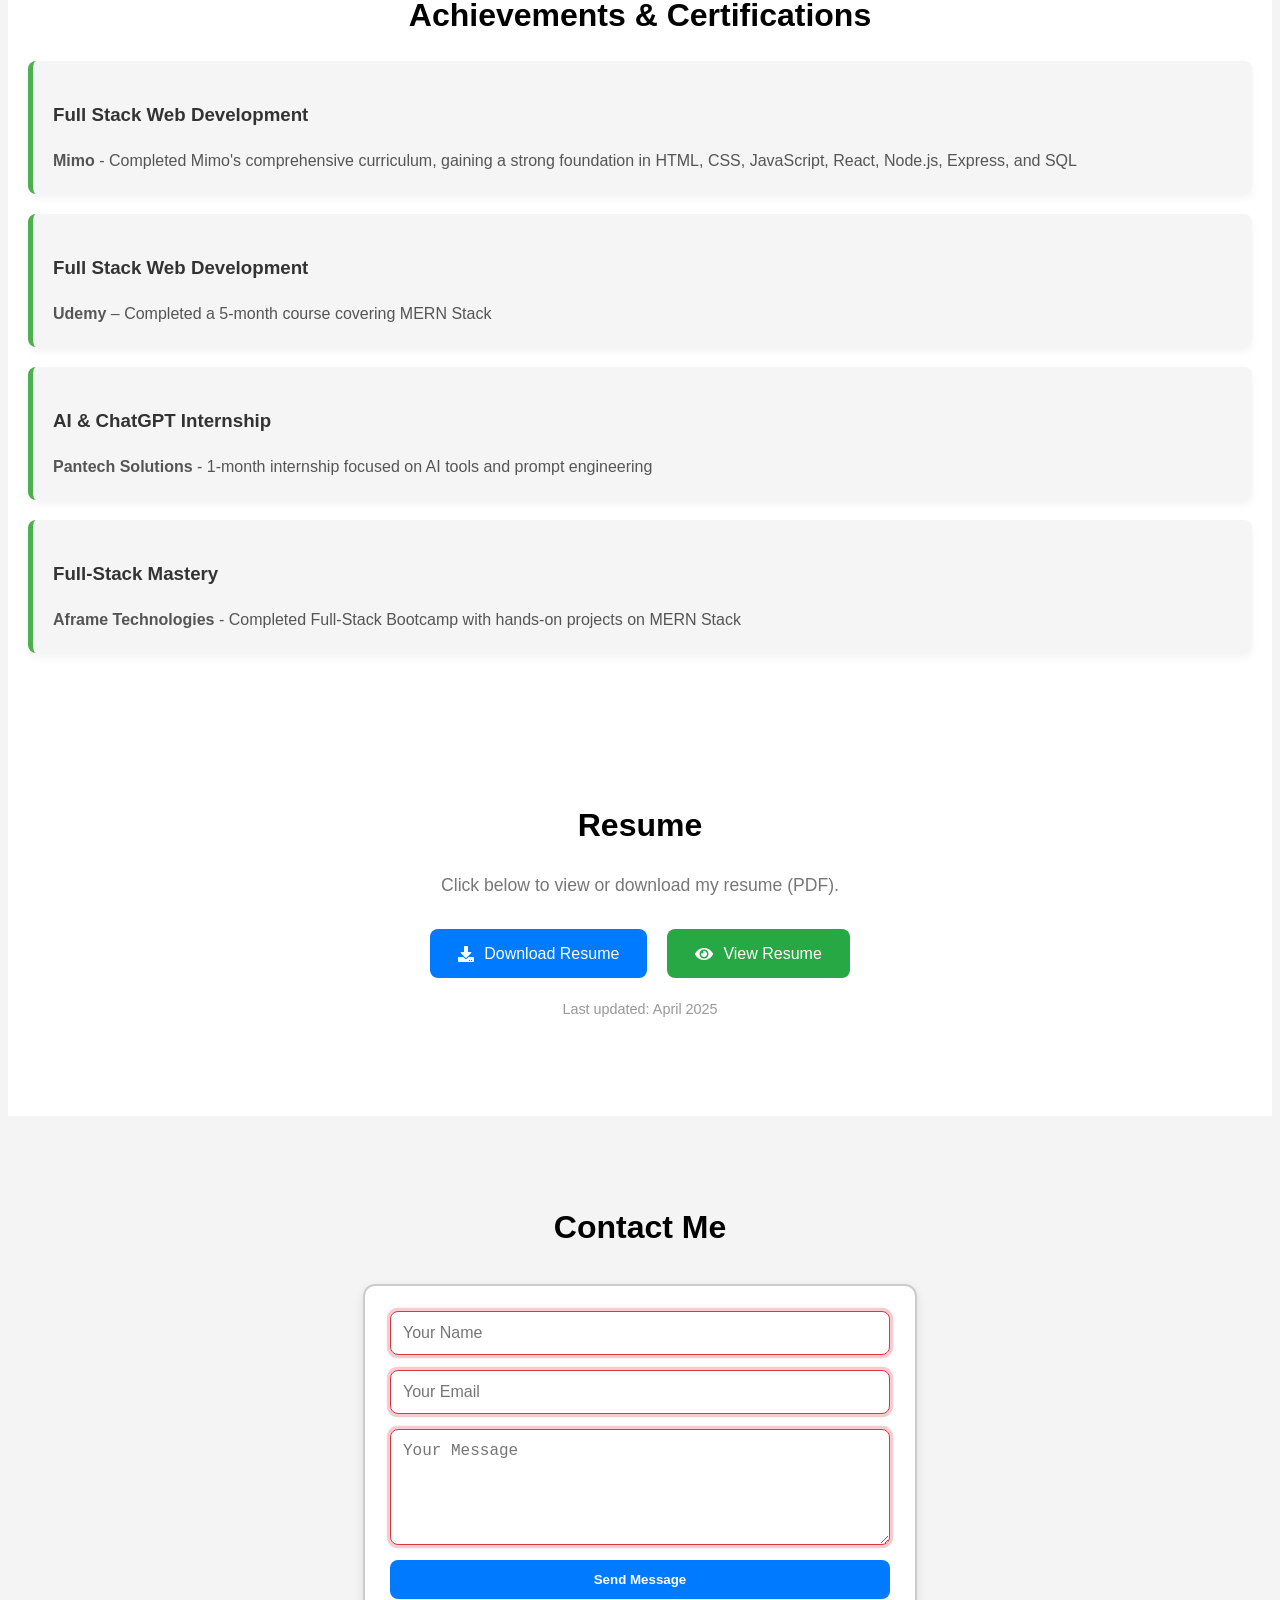
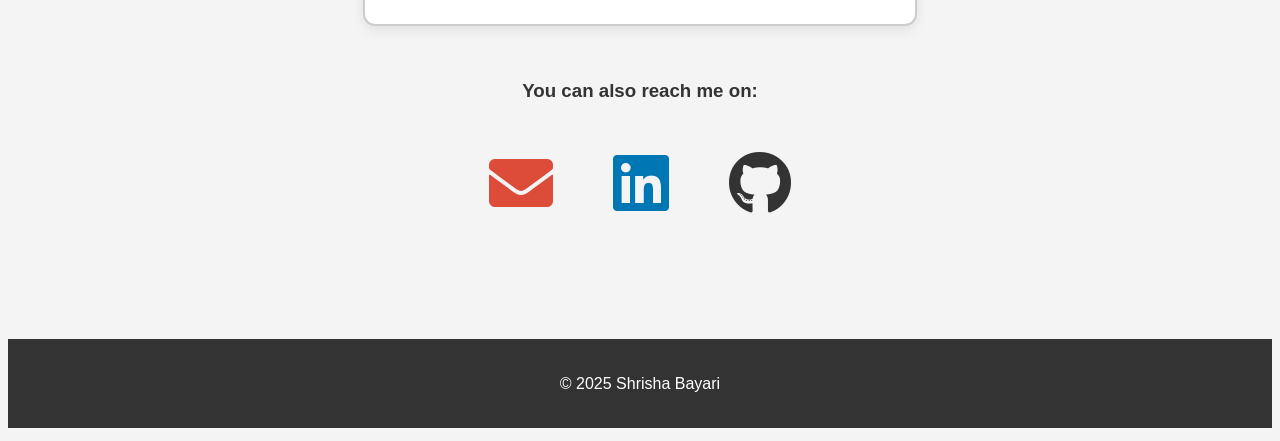
==== commit 23dabc86: "updatd" ====
--- a/index.html
+++ b/index.html
@@ -392,6 +392,23 @@
         </div>
       </section>
 
+      <!-- Resume Section -->
+      <section id="resume" class="resume-section">
+        <div class="container">
+          <h2 class="section-heading">Resume</h2>
+          <p class="section-subtitle">Click below to view or download my resume (PDF).</p>
+          <div class="resume-actions">
+            <a href="assets/ShrishaBayariCV.pdf" download class="btn download-btn">
+              <i class="fas fa-download"></i> Download Resume
+            </a>
+            <a href="assets/ShrishaBayariCV.pdf" target="_blank" class="btn view-btn">
+              <i class="fas fa-eye"></i> View Resume
+            </a>
+          </div>
+          <p class="last-updated">Last updated: <span>April 2025</span></p>
+        </div>
+      </section>
+      
       <!-- Contact Section -->
       <section id="contact" class="contact fade-in">
         <h2 class="section-heading">Contact Me</h2>
--- a/style.css
+++ b/style.css
@@ -70,12 +70,16 @@
 
 /* Header Section */
 header {
-  background: #fff;
+  position: fixed !important;
+  top: 0;
+  left: 0;
+  right: 0;
+  z-index: 1000 !important;
+  background: rgba(255, 255, 255, 0.95);
+  backdrop-filter: blur(10px);
+  -webkit-backdrop-filter: blur(10px);
+  border-bottom: 1px solid rgba(0, 0, 0, 0.1);
   padding: 0rem 2rem;
-  position: sticky;
-  top: 0;
-  z-index: 1000;
-  box-shadow: 0 2px 8px rgba(0, 0, 0, 0.1);
 }
 
 .nav-container {
@@ -103,6 +107,34 @@
   text-decoration: none;
   color: #333;
   font-weight: 500;
+}
+
+.nav-links a {
+  position: relative;
+  transition: color 0.3s ease, transform 0.2s ease;
+}
+
+.nav-links a.active {
+  color: #007bff; 
+  font-weight: 600;
+  transform: translateY(-1px);
+}
+
+.nav-links a.active::after {
+  content: '';
+  position: absolute;
+  bottom: -5px;
+  left: 0;
+  width: 100%;
+  height: 2px;
+  background-color: #007bff; 
+  border-radius: 1px;
+  animation: slideIn 0.3s ease;
+}
+
+.nav-links a:not(.active):hover {
+  color: #0056b3;
+  transform: translateY(-1px);
 }
 
 /* Hamburger Menu */
@@ -145,6 +177,7 @@
   padding: 1rem 1rem;
   background-color: #007BFF;
   color: white;
+  margin-top: 100px;
 }
 
 .hero-grid {
@@ -759,6 +792,25 @@
   color: #333;
 }
 
+.contact-form input:invalid,
+.contact-form textarea:invalid {
+  border-color: #dc3545;
+  box-shadow: 0 0 0 0.2rem rgba(220, 53, 69, 0.25);
+}
+
+.contact-form input:valid,
+.contact-form textarea:valid {
+  border-color: #28a745;
+  box-shadow: 0 0 0 0.2rem rgba(40, 167, 69, 0.25);
+}
+
+.contact-form input:focus,
+.contact-form textarea:focus {
+  outline: none;
+  border-color: #007bff;
+  box-shadow: 0 0 0 0.2rem rgba(0, 123, 255, 0.25);
+}
+
 /* Footer Section */
 footer {
   text-align: center;
@@ -910,6 +962,18 @@
     margin-bottom: 1rem;
   }
 
+  .nav-links a.active::after {
+    bottom: -3px;
+    height: 2px;
+  }
+  
+  .nav-links a.active {
+    background-color: rgba(0, 123, 255, 0.1);
+    padding: 8px 12px;
+    border-radius: 6px;
+    margin: 2px 0;
+  }
+
   .hamburger {
     display: flex;
     flex-direction: column;
@@ -1091,4 +1155,13 @@
   #closeNav {
     display: none;
   }
+}
+
+@keyframes slideIn {
+  from {
+    width: 0;
+  }
+  to {
+    width: 100%;
+  }
 }
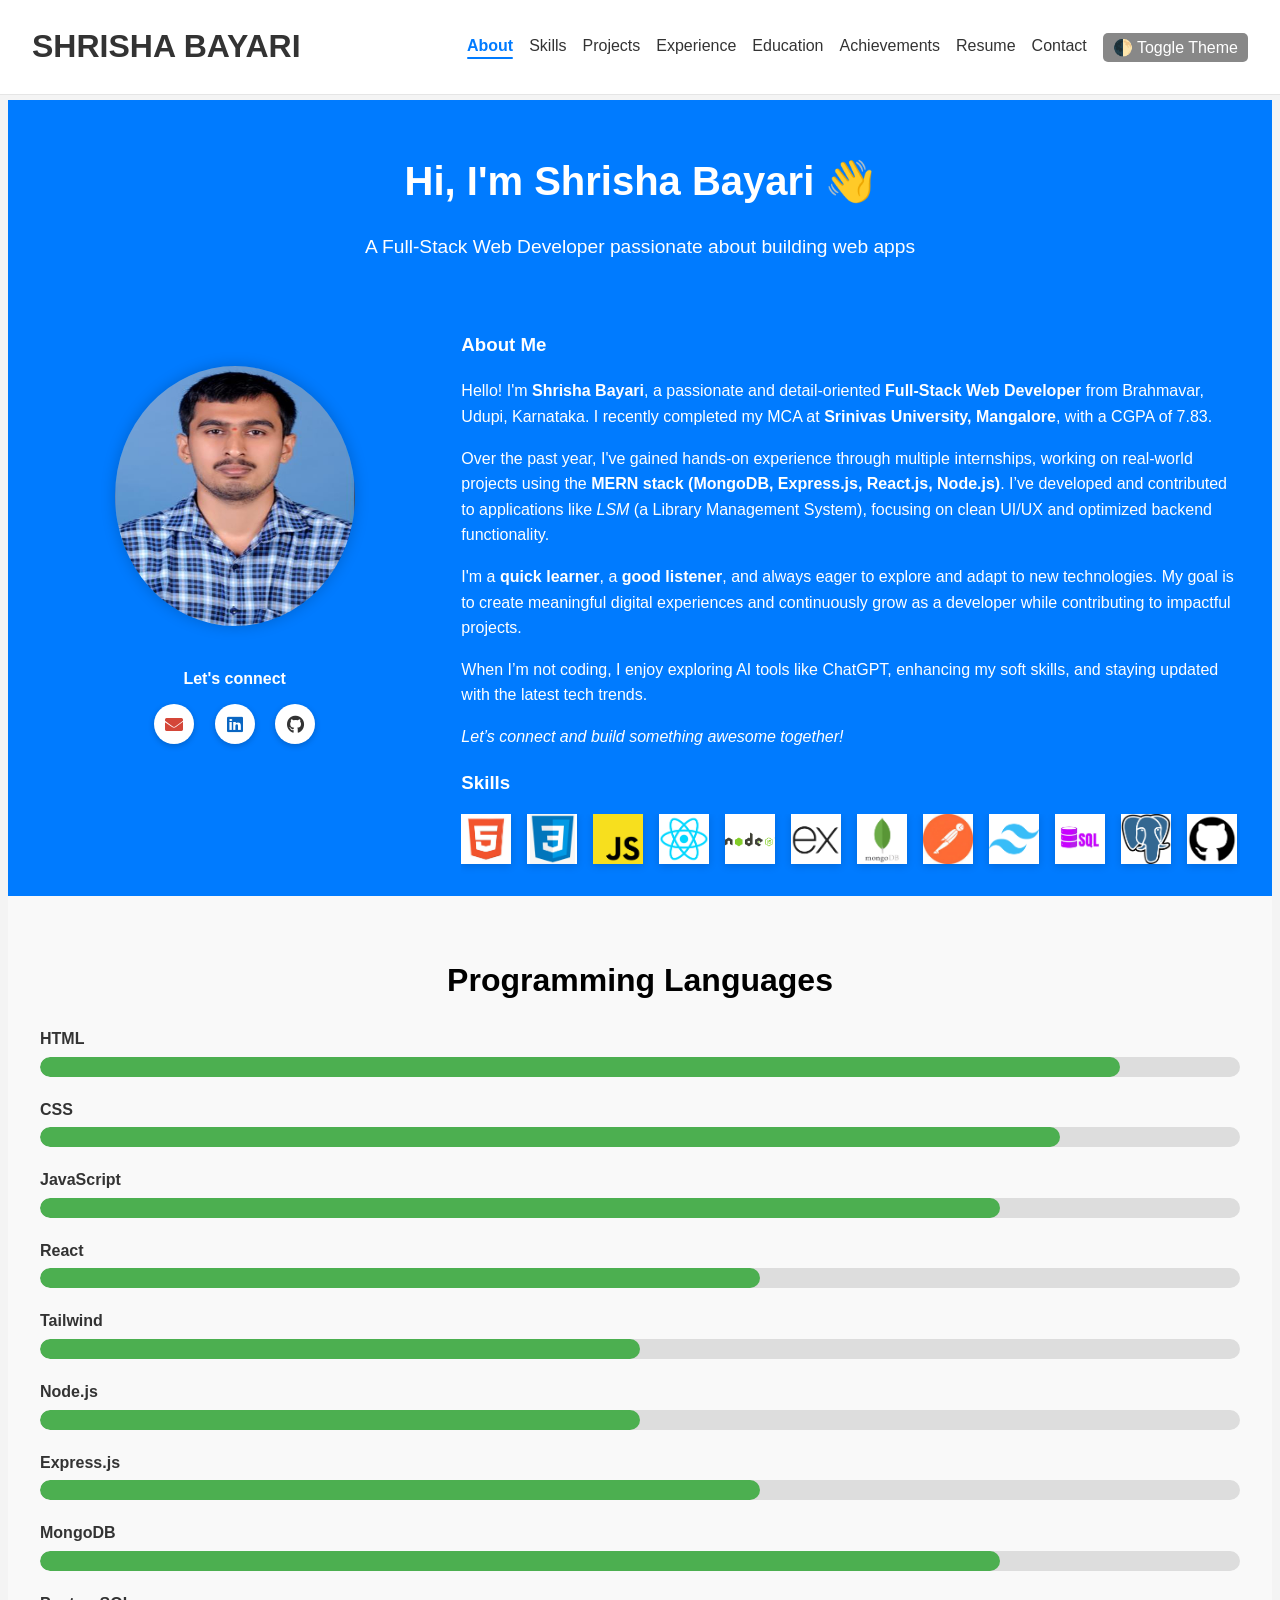
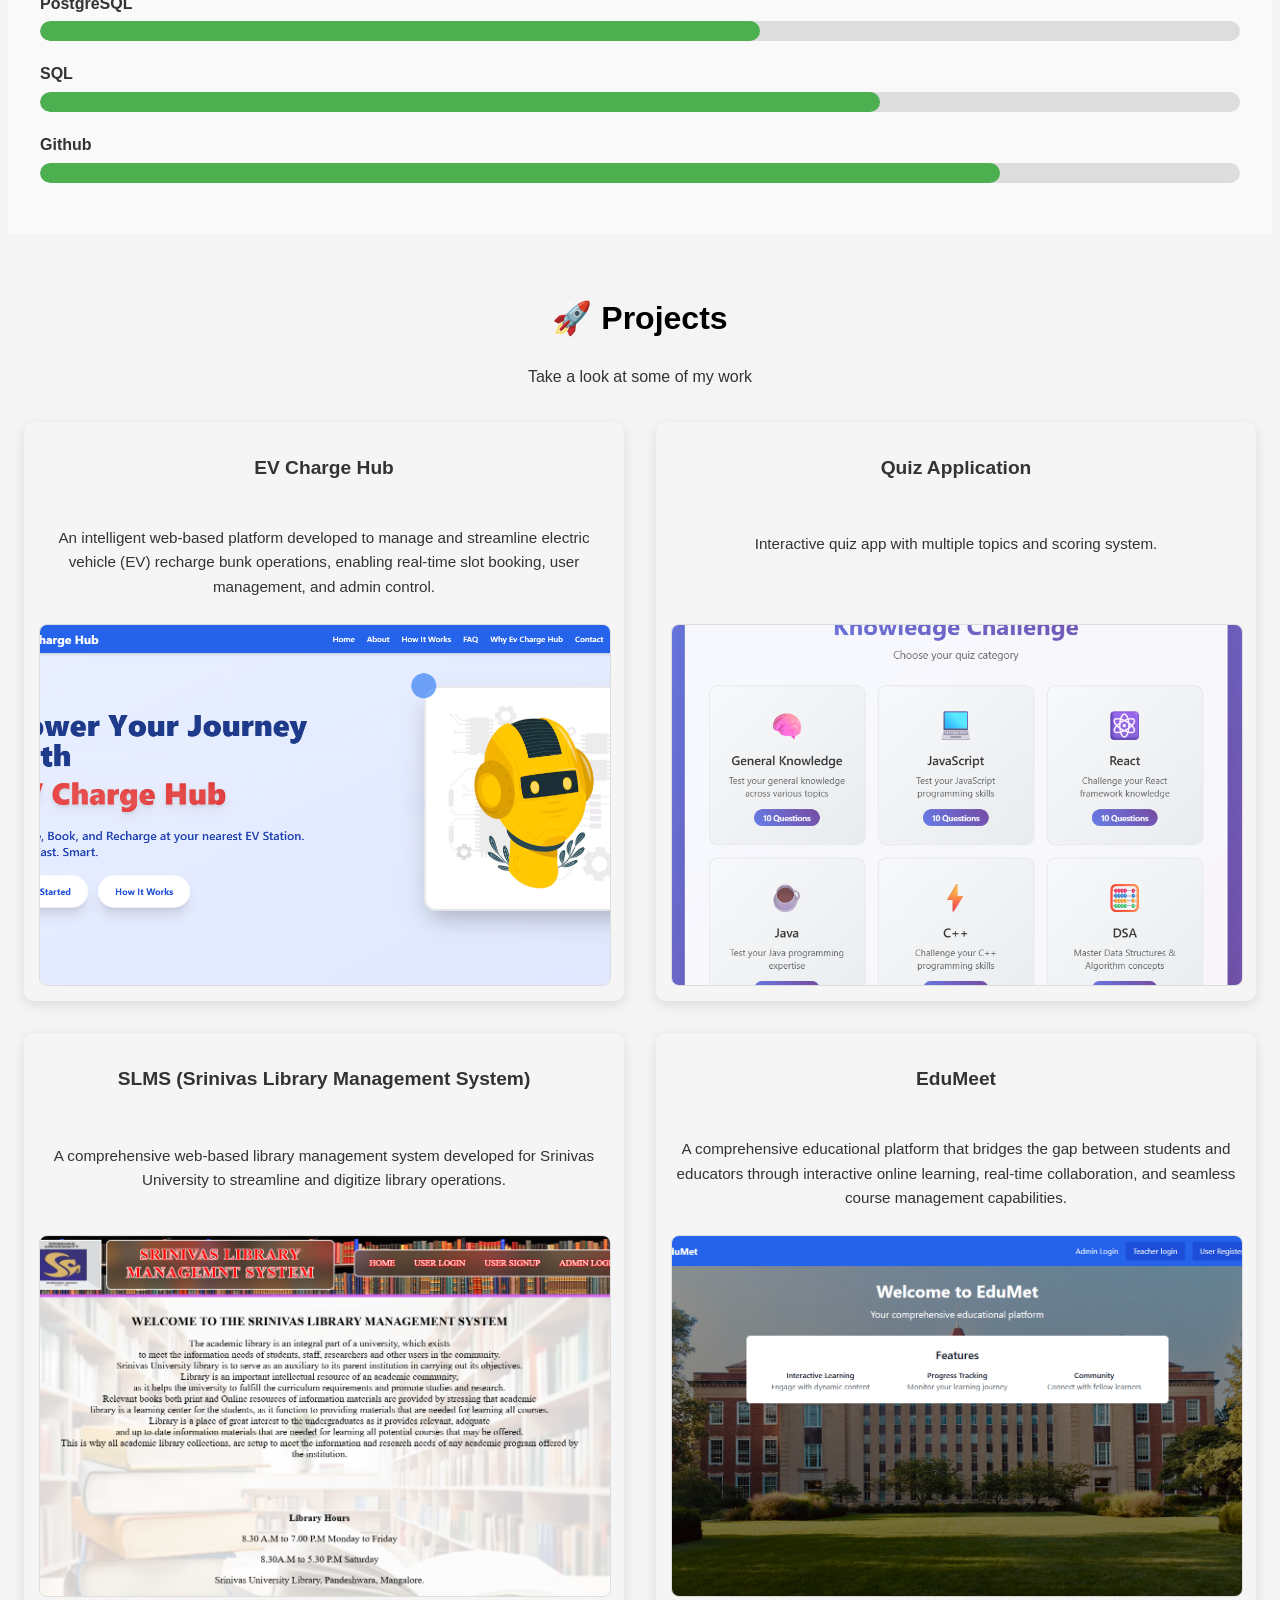
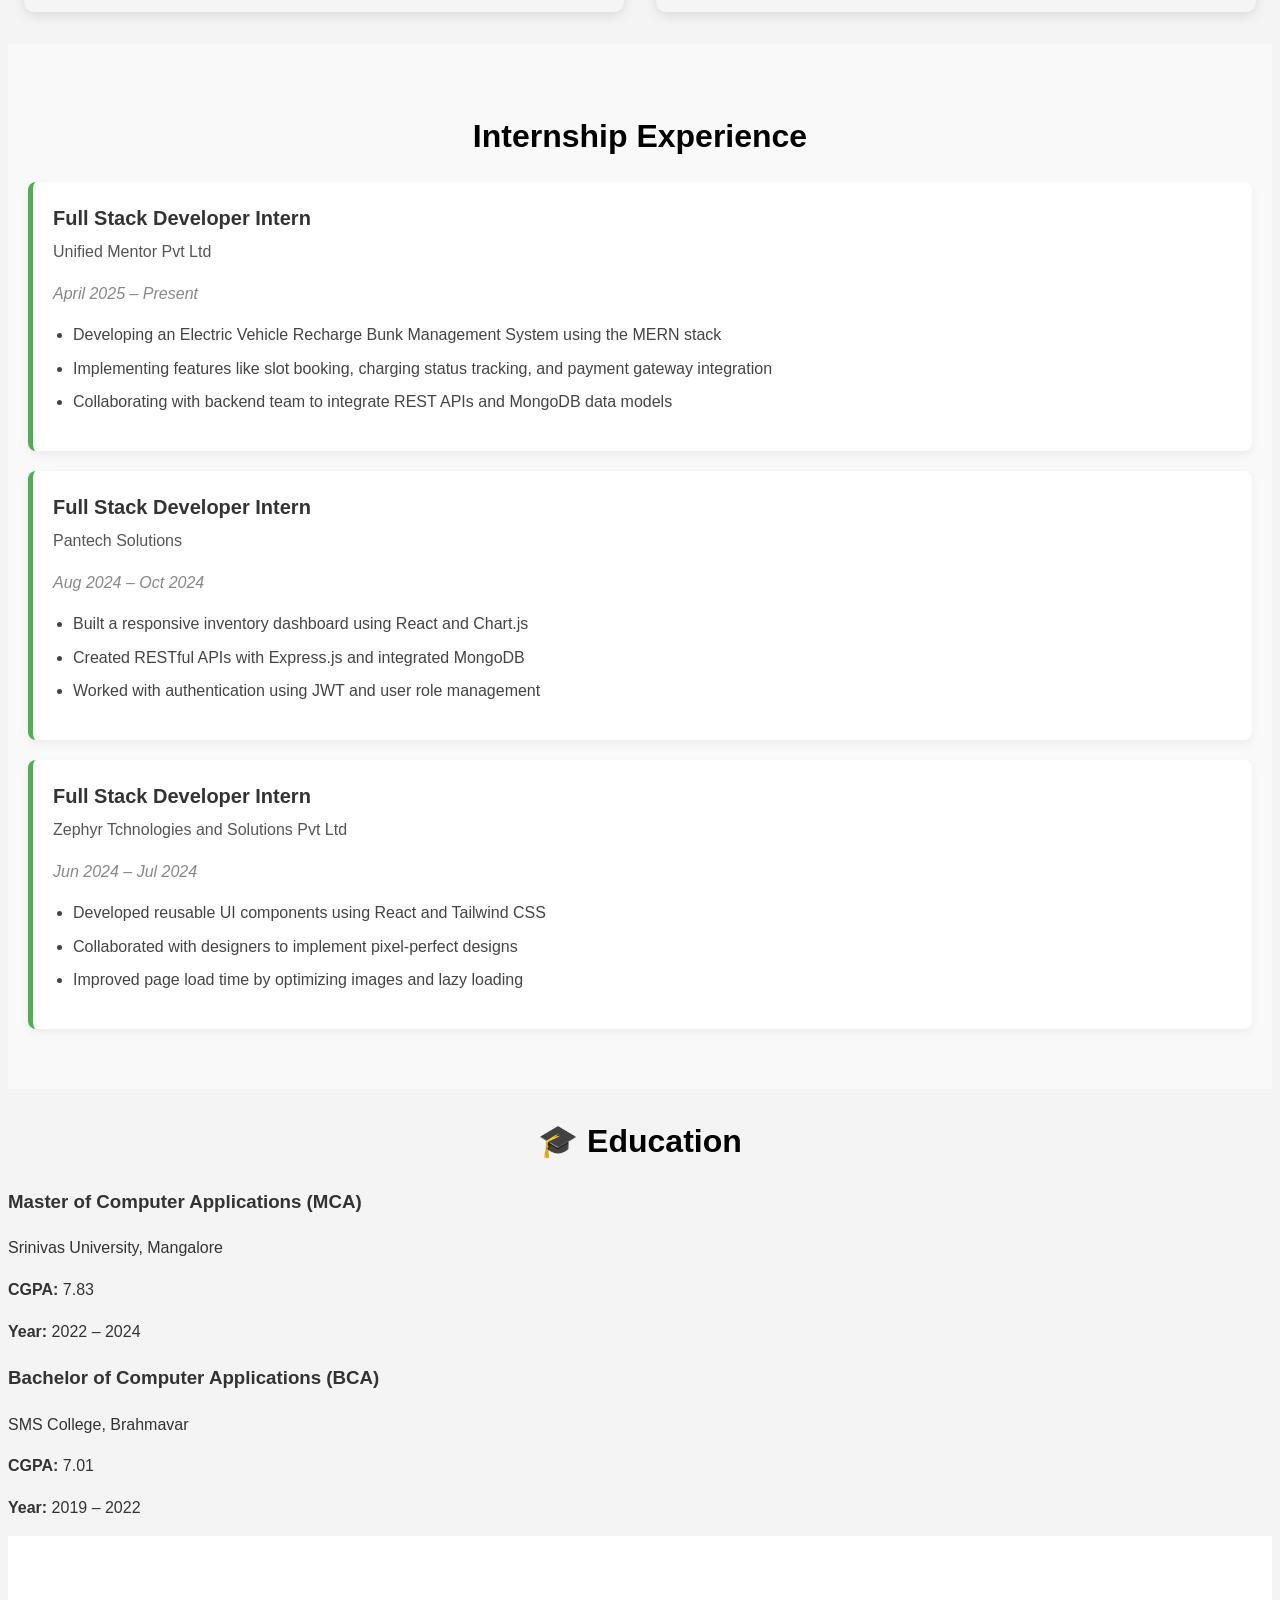
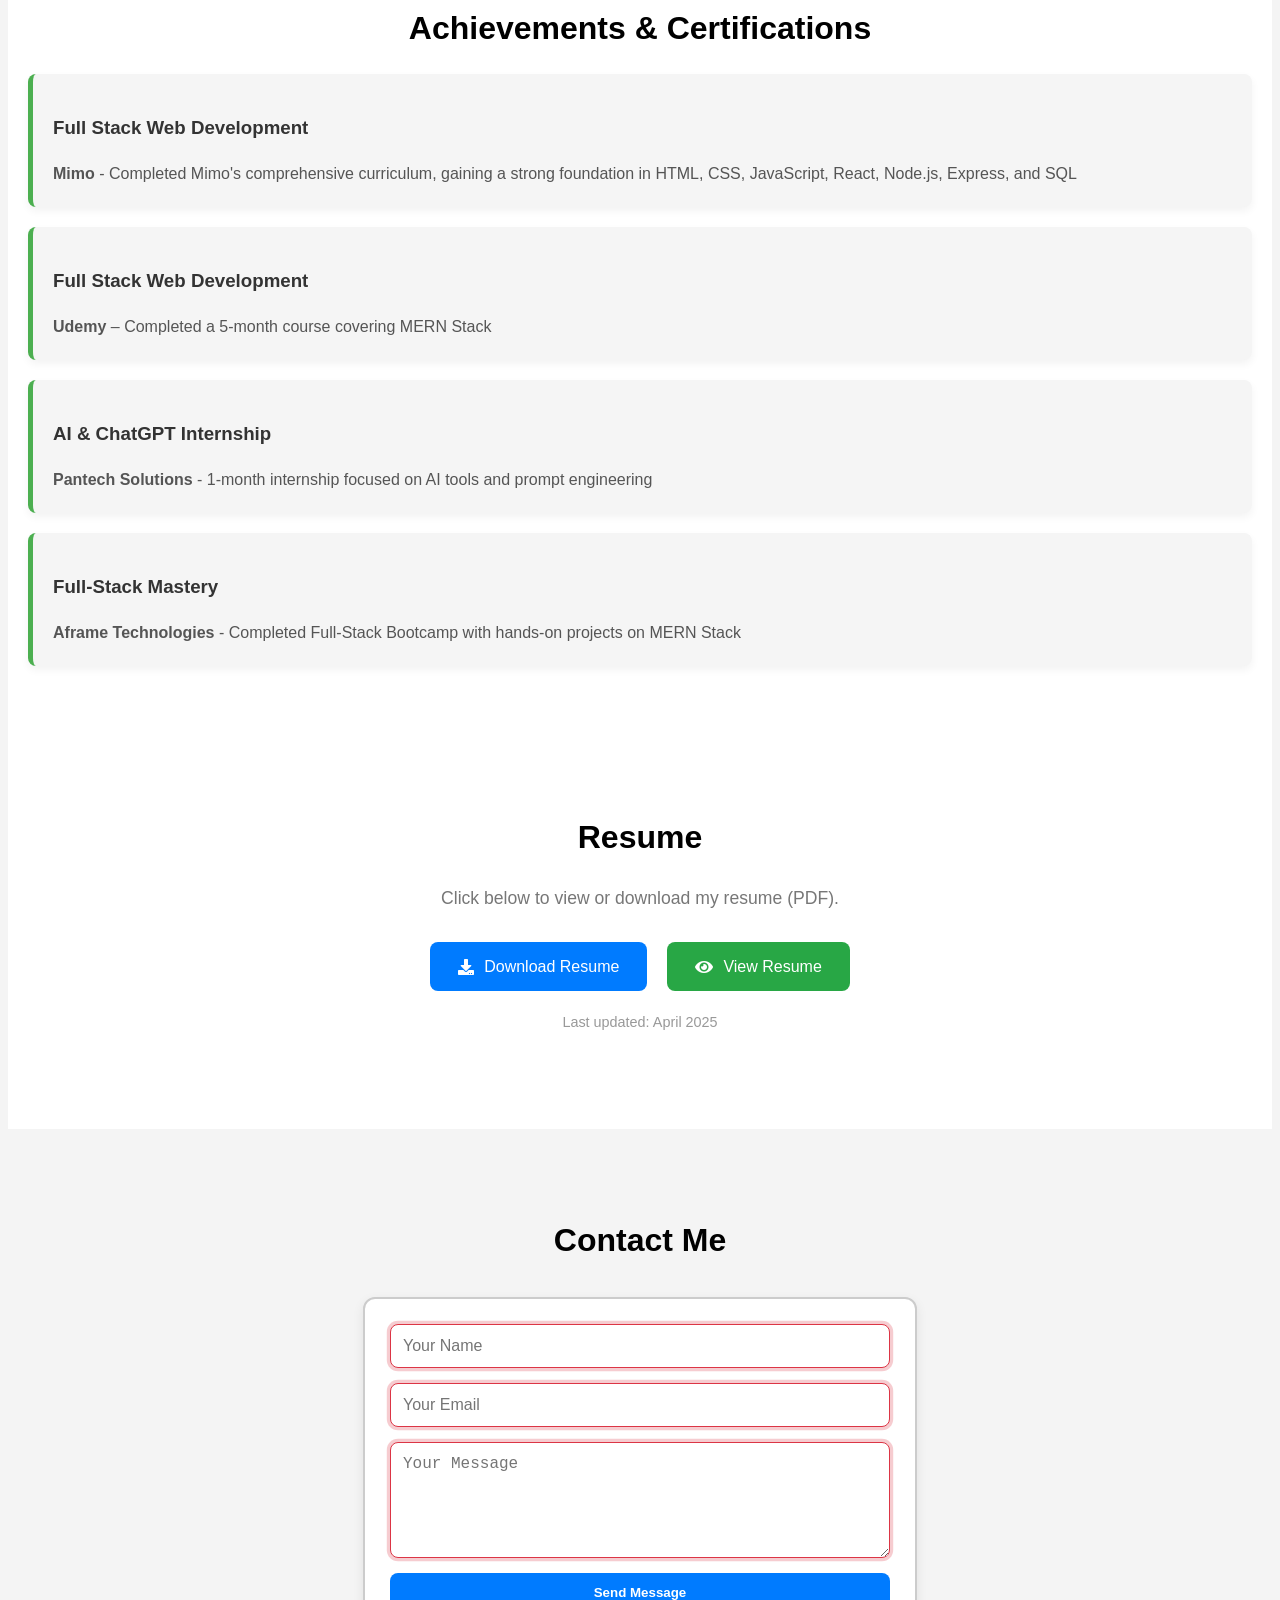
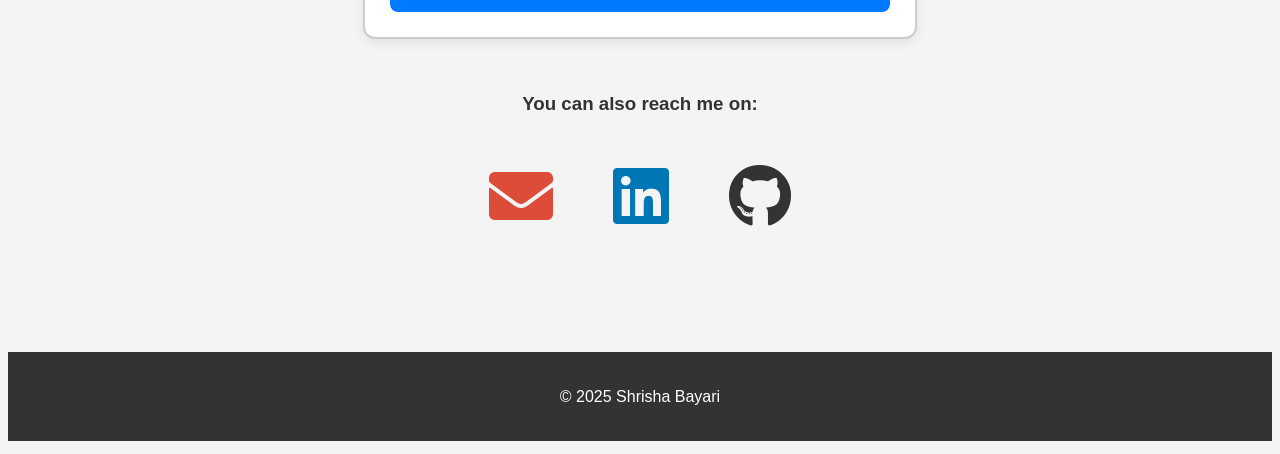
==== commit 7a16d08d: "updated" ====
--- a/index.html
+++ b/index.html
@@ -189,7 +189,14 @@
                 <p>A comprehensive web-based library management system developed for Srinivas University to streamline and digitize library operations.</p>
                 <img src="assets/p21.png" alt="SLMS screenshot" class="clickable-image" data-modal-target="#projectModal3" />
               </div>
-            </div>            
+            </div>
+            <div class="project-thumbnail">
+              <div class="thumbnail-content">
+                <h2>EduMeet</h2>
+                <p>A comprehensive educational platform that bridges the gap between students and educators through interactive online learning, real-time collaboration, and seamless course management capabilities.</p>
+                <img src="assets/p31.png" alt="EduMeet Application screenshot" class="clickable-image" data-modal-target="#projectModal4" />
+              </div>
+            </div>           
           </div>
         </div>
       </section>  
@@ -242,14 +249,16 @@
           <h2>Quiz Application</h2>
           <hr>
           <div class="modal-body">
-            <p><strong>Short Project Overview:</strong> This quiz application allows users to pick a topic and answer multiple-choice questions.</p>
+            <p><strong>Short Project Overview:</strong> A modern, feature-rich web-based quiz platform supporting multiple categories with engaging user experience, timers, visual feedback, and comprehensive results analysis.</p>
             <div class="modal-row">
               <div class="column description">
                 <h3>Project Details</h3>
                 <ul>
-                  <li>Users can select quiz topics</li>
-                  <li>Dynamic question and answer rendering</li>
-                  <li>Score tracking and result display</li>
+                  <li>Multiple Categories: General Knowledge, JavaScript, React, Java, C++, and Data Structures & Algorithms</li>
+                  <li>Smart Question System: Dynamic question selection with randomization for variety</li>
+                  <li>Interactive Timer: 30-second countdown per question with visual warnings and auto-progression</li>
+                  <li>Progress Tracking: Real-time progress bar and question navigation</li>
+                  <li>Comprehensive Results: Detailed score analysis with question-by-question review and performance ratings</li>
                 </ul>
               </div>
               <div class="column image-carousel">
@@ -261,6 +270,7 @@
                     <img src="assets/p14.png" alt="Quiz App 3" class="slide" />
                     <img src="assets/p15.png" alt="Quiz App 4" class="slide" />
                     <img src="assets/p16.png" alt="Quiz App 5" class="slide" />
+                    <img src="assets/p17.png" alt="Quiz App 6" class="slide" />
                   </div>
                   <a class="prev" aria-label="Previous slide">&#10094;</a>
                   <a class="next" aria-label="Next slide">&#10095;</a>
@@ -314,7 +324,52 @@
           </div>
         </div>
       </div>
-      
+
+      <div id="projectModal4" class="Modal">
+        <div class="modal-content">
+          <span class="close">&times;</span>
+          <h2>EduMeet</h2>
+          <hr>
+          <div class="modal-body">
+            <p><strong>Short Project Overview:</strong> EduMeet is an innovative educational technology platform designed to revolutionize online learning experiences. The application facilitates seamless interaction between students and educators through virtual classrooms, course management, assignment tracking, and real-time collaboration tools. With features like video conferencing, interactive whiteboards, and progress analytics, EduMeet creates an engaging digital learning environment that enhances educational outcomes.</p>
+              
+            <div class="modal-row">
+              <div class="column description">
+                <h3>Project Details</h3>
+                <ul>
+                  <li>Virtual classroom management with video conferencing integration</li>
+                  <li>Interactive course creation and content management system</li>
+                  <li>Real-time assignment submission and grading workflow</li>
+                  <li>Student progress tracking and performance analytics</li>
+                  <li>Discussion forums and collaborative learning spaces</li>
+                  <li>Multi-role authentication (Students, Teachers, Administrators)</li>
+                  <li>Mobile-responsive design with offline content access</li>
+                  <li>Calendar integration for scheduling classes and deadlines</li>
+                  <li>Quiz and assessment builder with automated scoring</li>
+                  <li>File sharing and resource library management</li>
+                </ul>
+              </div>
+              <div class="column image-carousel">
+                <div class="carousel-container">
+                  <div class="carousel-slide">
+                    <img src="assets/p31.png" alt="EduMeet Dashboard" class="slide active" />
+                    <img src="assets/edumeet2.png" alt="Virtual Classroom" class="slide" />
+                    <img src="assets/edumeet3.png" alt="Course Management" class="slide" />
+                    <img src="assets/edumeet4.png" alt="Assignment Portal" class="slide" />
+                    <img src="assets/edumeet5.png" alt="Student Progress" class="slide" />
+                    <img src="assets/edumeet6.png" alt="Discussion Forum" class="slide" />
+                    <img src="assets/edumeet7.png" alt="Calendar View" class="slide" />
+                    <img src="assets/edumeet8.png" alt="Quiz Interface" class="slide" />
+                  </div>
+                  <a class="prev" aria-label="Previous slide">&#10094;</a>
+                  <a class="next" aria-label="Next slide">&#10095;</a>
+                </div>
+              </div>
+            </div>
+          </div>
+        </div>
+      </div>
+    
       <!-- Experience / Internships section -->
       <section id="experience" class="experience fade-in">
         <h2 class="section-heading">Internship Experience</h2>
@@ -408,7 +463,7 @@
           <p class="last-updated">Last updated: <span>April 2025</span></p>
         </div>
       </section>
-      
+
       <!-- Contact Section -->
       <section id="contact" class="contact fade-in">
         <h2 class="section-heading">Contact Me</h2>
